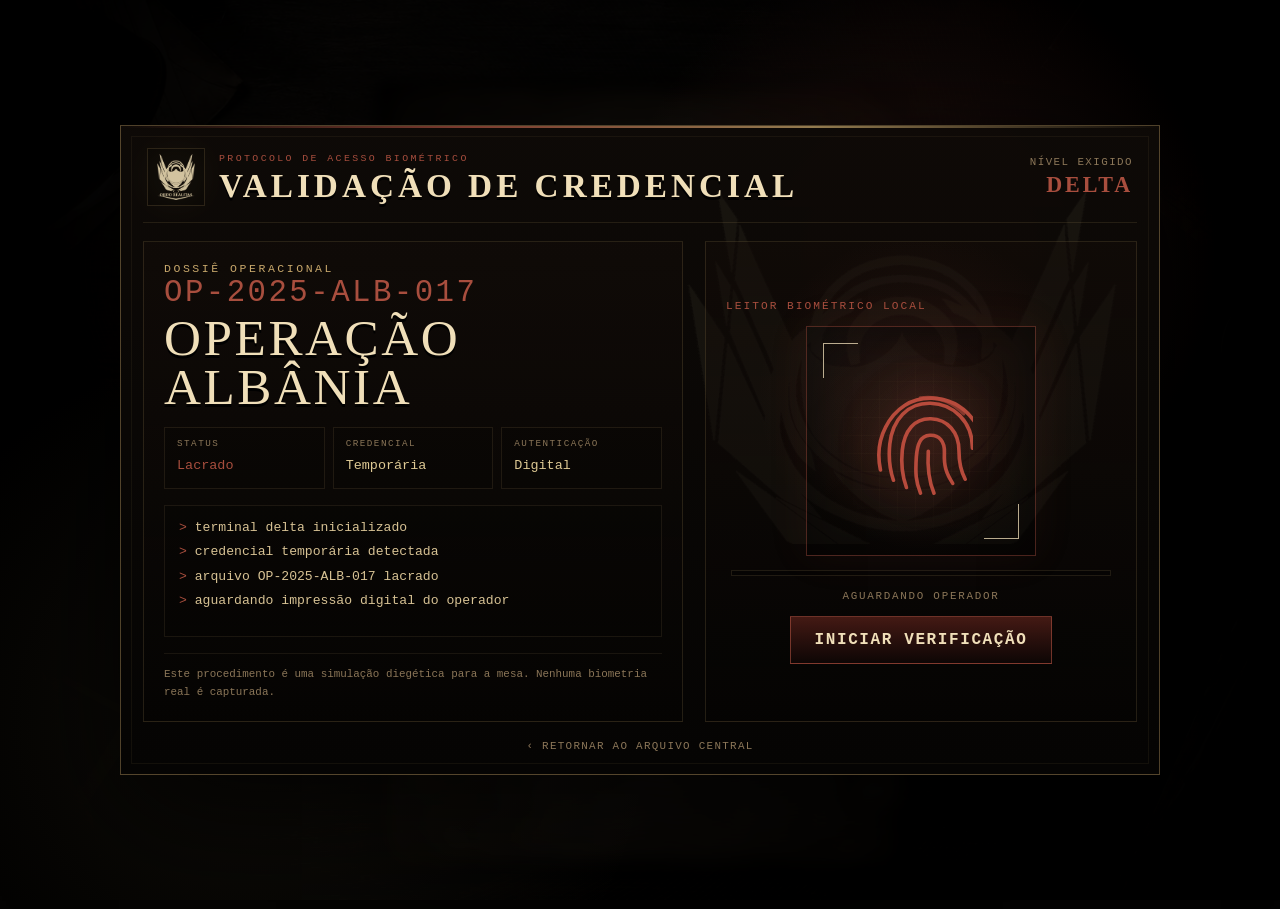
==== arquivos/operacao-albania/index.html @ b8e63bd9 "Add files via upload" ====
<!doctype html>
<html lang="pt-BR">
<head>
  <meta charset="utf-8" />
  <meta name="viewport" content="width=device-width, initial-scale=1, maximum-scale=1" />
  <title>OP-2025-ALB-017 — Operação Albânia</title>
  <meta name="theme-color" content="#050403" />
  <style>
    :root{--gold:#c7a76b;--gold2:#f0dfb9;--muted:#8b7658;--line:rgba(199,167,107,.36);--line2:rgba(199,167,107,.16);--bg:#050403;--panel:rgba(13,10,7,.84);--red:#a84e3e;--shadow:0 30px 95px rgba(0,0,0,.62);--bar-h:58px;--mono:'Courier New',monospace}
    *{box-sizing:border-box} html,body{height:100%;overscroll-behavior:none} body{margin:0;background:#050403;color:var(--gold2);font-family:Georgia,'Times New Roman',serif;overflow:hidden;touch-action:none}
    body:before{content:"";position:fixed;inset:0;background:radial-gradient(circle at 50% 42%, rgba(199,167,107,.09), transparent 34%),linear-gradient(90deg,rgba(0,0,0,.82),transparent 21%,transparent 79%,rgba(0,0,0,.82)),var(--desk, url('backgrounds/mesa.webp')) center/cover no-repeat;filter:brightness(.54) saturate(.86);z-index:-4}
    body:after{content:"";position:fixed;inset:0;background:repeating-linear-gradient(0deg,rgba(255,255,255,.025) 0 1px,transparent 1px 4px),repeating-radial-gradient(circle at 20% 30%,rgba(255,255,255,.035) 0 1px,transparent 1px 5px),linear-gradient(rgba(0,0,0,.08),rgba(0,0,0,.26));opacity:.31;z-index:-3;pointer-events:none}.vignette{position:fixed;inset:0;background:radial-gradient(ellipse at center,transparent 40%,rgba(0,0,0,.77));pointer-events:none;z-index:20}
    button,a{font:inherit}.progress{position:fixed;top:var(--bar-h);left:0;height:2px;background:linear-gradient(90deg,var(--gold),var(--red));width:10%;z-index:58;box-shadow:0 0 18px rgba(199,167,107,.35);transition:width .28s ease}.topbar{position:fixed;top:0;left:0;right:0;height:var(--bar-h);display:grid;grid-template-columns:1fr auto 1fr;align-items:center;padding:0 clamp(12px,3vw,46px);z-index:60;background:linear-gradient(180deg,rgba(6,5,3,.9),rgba(6,5,3,.54));border-bottom:1px solid var(--line2);backdrop-filter:blur(8px);transition:opacity .42s ease, transform .42s ease}.ui-hidden .topbar{opacity:0;transform:translateY(-100%);pointer-events:none}.ui-hidden .progress{opacity:.28}.topbar:hover,.menu-open .topbar{opacity:1!important;transform:none!important;pointer-events:auto!important}.bar-left,.bar-center,.bar-right{display:flex;align-items:center;gap:12px}.bar-center{justify-content:center}.bar-right{justify-content:flex-end}.navbtn,.textbtn{border:0;background:transparent;color:var(--gold2);padding:9px 10px;cursor:pointer;letter-spacing:.08em;text-transform:uppercase;line-height:1}.textbtn{font-size:.78rem;color:var(--gold)}.navbtn{font-size:1.7rem;color:var(--gold)}.navbtn:hover,.textbtn:hover{color:#fff;text-shadow:0 0 18px rgba(199,167,107,.55)}.count{min-width:82px;text-align:center;letter-spacing:.12em;color:var(--gold2)}
    .stage{height:100%;width:100%;display:grid;place-items:center;padding:86px 24px 34px;position:relative;cursor:default}.page-wrap{transform-origin:center center;will-change:transform;cursor:grab;transition:transform .06s linear;perspective:1200px}.page-wrap.dragging{cursor:grabbing}.page{display:block;max-width:min(66vw,820px);max-height:calc(100vh - 124px);object-fit:contain;box-shadow:0 30px 90px rgba(0,0,0,.58),0 0 55px rgba(224,198,141,.10);border-radius:4px;user-select:none;filter:brightness(1.14) contrast(1.035) saturate(1.02);transition:opacity .26s ease, transform .26s cubic-bezier(.2,.7,.1,1), filter .26s ease}.page.turning{opacity:.04;transform:translateX(var(--turn-x,26px)) rotateY(var(--turn-rot,3deg)) scale(.98);filter:blur(1.4px) brightness(.72)}.dots{position:fixed;top:72px;left:50%;transform:translateX(-50%);display:flex;gap:8px;z-index:42;transition:opacity .35s}.dot{width:5px;height:5px;border-radius:50%;background:rgba(199,167,107,.3)}.dot.active{background:var(--gold2);box-shadow:0 0 14px rgba(199,167,107,.7)}.ui-hidden .dots{opacity:.15}.side-hit{position:fixed;top:50%;transform:translateY(-50%);height:96px;width:34px;border:1px solid var(--line2);background:rgba(11,8,5,.42);color:var(--gold);z-index:38;cursor:pointer;transition:.2s}.side-hit.left{left:34px}.side-hit.right{right:34px}.side-hit:hover{border-color:var(--line);background:rgba(35,24,15,.68)}.side-hit span{font-size:1.8rem}.ui-hidden .side-hit{opacity:.3}
    .drawer{position:fixed;top:0;bottom:0;left:0;width:min(390px,88vw);z-index:70;background:linear-gradient(180deg,rgba(14,10,7,.97),rgba(6,5,3,.98));border-right:1px solid var(--line);box-shadow:30px 0 80px rgba(0,0,0,.5);transform:translateX(-102%);transition:transform .28s ease;padding:82px 22px 24px;overflow:auto}.drawer.right{left:auto;right:0;border-right:0;border-left:1px solid var(--line);transform:translateX(102%)}.drawer.open{transform:translateX(0)}.drawer h2{margin:0 0 22px;letter-spacing:.14em;text-transform:uppercase;color:var(--gold2);font-size:1.45rem}.close{position:absolute;top:18px;right:18px;border:1px solid var(--line2);background:rgba(0,0,0,.25);color:var(--gold);padding:8px 12px;cursor:pointer}.index-list{display:grid;gap:8px}.index-item{display:grid;grid-template-columns:42px 1fr;gap:10px;text-align:left;border:1px solid rgba(199,167,107,.13);background:rgba(255,255,255,.025);color:var(--gold2);padding:12px;cursor:pointer}.index-item.active{border-color:var(--line);background:rgba(75,50,27,.42)}.num{font-family:var(--mono);color:var(--gold)}.trans-title{color:var(--gold);letter-spacing:.08em;margin-bottom:14px}.trans-body{line-height:1.66;color:#cbb996}.trans-body ul{padding-left:20px}.panel-actions{display:grid;gap:10px;margin-top:20px}.panel-actions a,.panel-actions button,.more-item{border:1px solid var(--line2);background:rgba(0,0,0,.26);color:var(--gold2);padding:12px;text-align:left;text-decoration:none;cursor:pointer}.panel-actions a:hover,.panel-actions button:hover,.more-item:hover{border-color:var(--line);color:#fff}
    .popover{position:fixed;right:46px;top:66px;z-index:75;width:310px;border:1px solid var(--line);background:rgba(10,7,5,.95);box-shadow:0 26px 80px rgba(0,0,0,.55);padding:16px;display:none}.popover.open{display:block}.zoom-row{display:grid;grid-template-columns:repeat(3,1fr);gap:8px;margin-bottom:14px}.zoom-row button{border:1px solid var(--line2);background:rgba(255,255,255,.035);color:var(--gold2);padding:10px;cursor:pointer}.zoom-range{width:100%;accent-color:#b65a48}.zoom-meta{font-family:var(--mono);font-size:.76rem;color:var(--muted);margin-top:10px;line-height:1.45}.more-pop{display:none;grid-template-columns:1fr;gap:8px}.more-pop.open{display:grid}.more-item{width:100%}
    .end-card{position:fixed;right:34px;bottom:30px;transform:translateX(26px);width:min(390px,36vw);border:1px solid var(--line);background:linear-gradient(180deg,rgba(18,13,9,.80),rgba(6,4,3,.86));box-shadow:0 28px 80px rgba(0,0,0,.55);z-index:46;text-align:left;padding:16px 18px;opacity:0;pointer-events:none;transition:.28s ease}.end-card.show{opacity:1;transform:translateX(0)}.end-card h3{margin:0 0 8px;text-transform:uppercase;letter-spacing:.15em;color:var(--gold2);font-size:1.02rem}.end-card p{margin:0;line-height:1.42;color:#d9c493;font-size:.9rem}.end-card strong{color:#fff}
    @media (max-width:760px){:root{--bar-h:54px}.topbar{grid-template-columns:auto 1fr auto;padding:0 8px}.bar-left .textbtn span,.bar-right .zoom-label{display:none}.bar-left,.bar-right{gap:4px}.textbtn,.navbtn{padding:8px 7px}.count{min-width:56px;font-size:.92rem}.stage{padding:76px 10px 32px}.page{max-width:96vw;max-height:calc(100vh - 112px)}.side-hit{display:none}.dots{top:62px;gap:6px}.dot{width:4px;height:4px}.popover{right:10px;top:60px}.end-card{bottom:18px;left:50%;right:auto;transform:translateX(-50%) translateY(20px);width:min(520px,92vw)}.end-card.show{transform:translateX(-50%) translateY(0)}.drawer{padding-top:66px}}

    .auth-locked .topbar,.auth-locked .progress,.auth-locked .dots,.auth-locked .side-hit,.auth-locked .end-card{opacity:0!important;pointer-events:none!important}
    .auth-locked .stage{filter:blur(8px) brightness(.34);transform:scale(1.02);pointer-events:none}
    .auth-gate{position:fixed;inset:0;z-index:120;display:grid;place-items:center;padding:22px;background:radial-gradient(circle at 72% 28%,rgba(168,78,62,.18),transparent 27%),radial-gradient(circle at 20% 80%,rgba(199,167,107,.08),transparent 32%),linear-gradient(90deg,rgba(0,0,0,.90),rgba(0,0,0,.66),rgba(0,0,0,.92));transition:opacity .55s ease,visibility .55s ease}.auth-gate.hide{opacity:0;visibility:hidden;pointer-events:none}
    .auth-panel{width:min(1040px,94vw);min-height:min(650px,90svh);border:1px solid rgba(199,167,107,.38);background:linear-gradient(180deg,rgba(14,10,7,.97),rgba(5,4,3,.985));box-shadow:0 36px 120px rgba(0,0,0,.82);position:relative;overflow:hidden;padding:22px;display:grid;grid-template-rows:auto 1fr auto;gap:18px}.auth-panel::before{content:"";position:absolute;inset:10px;border:1px solid rgba(199,167,107,.07);pointer-events:none}.auth-panel::after{content:"";position:absolute;left:0;right:0;top:0;height:2px;background:linear-gradient(90deg,transparent,var(--red),var(--gold),transparent);opacity:.72}.auth-watermark{position:absolute;right:4%;top:10%;width:min(430px,38vw);opacity:.045;filter:sepia(1);pointer-events:none}.auth-head{position:relative;z-index:1;display:flex;align-items:center;justify-content:space-between;gap:18px;border-bottom:1px solid rgba(199,167,107,.13);padding:0 4px 16px}.auth-brand{display:flex;align-items:center;gap:14px;min-width:0}.auth-logo{width:58px;height:58px;object-fit:contain;opacity:.94;filter:drop-shadow(0 0 18px rgba(199,167,107,.14));border:1px solid rgba(199,167,107,.18);background:rgba(0,0,0,.16);padding:5px}.auth-title{min-width:0}.auth-kicker{font-family:var(--mono);letter-spacing:.24em;text-transform:uppercase;color:var(--red);font-size:.62rem;margin-bottom:6px}.auth-title h1{margin:0;font-size:clamp(1.45rem,2.6vw,2.35rem);line-height:.95;letter-spacing:.12em;text-transform:uppercase;color:var(--gold2);text-shadow:0 3px 0 #000}.auth-status{font-family:var(--mono);letter-spacing:.13em;text-transform:uppercase;text-align:right;color:var(--muted);font-size:.68rem}.auth-status strong{display:block;color:var(--red);font-family:Georgia,'Times New Roman',serif;font-size:1.38rem;letter-spacing:.13em;margin-top:4px}.auth-grid{position:relative;z-index:1;display:grid;grid-template-columns:minmax(0,.95fr) minmax(320px,.76fr);gap:22px;align-items:stretch}.auth-info{border:1px solid rgba(199,167,107,.16);background:linear-gradient(180deg,rgba(18,12,8,.52),rgba(0,0,0,.18));padding:20px;display:grid;grid-template-rows:auto auto 1fr auto;gap:16px}.auth-info-label{font-family:var(--mono);letter-spacing:.22em;text-transform:uppercase;color:var(--gold);font-size:.72rem}.auth-op-code{font-family:var(--mono);font-size:clamp(1.2rem,2.4vw,2rem);letter-spacing:.08em;color:var(--red);text-transform:uppercase}.auth-op-title{font-size:clamp(2.1rem,4vw,3.7rem);line-height:.95;letter-spacing:.05em;text-transform:uppercase;color:var(--gold2);text-shadow:0 3px 0 #000;margin-top:4px}.auth-meta{display:grid;grid-template-columns:repeat(3,1fr);gap:8px}.auth-meta div{border:1px solid rgba(199,167,107,.12);padding:10px 12px;background:rgba(0,0,0,.14);min-height:62px}.auth-meta small{display:block;font-family:var(--mono);font-size:.58rem;letter-spacing:.16em;text-transform:uppercase;color:var(--muted);margin-bottom:6px}.auth-meta span{font-family:var(--mono);font-size:.84rem;color:#dec994}.auth-meta .red{color:var(--red)}.auth-lines{display:grid;align-content:start;gap:6px;text-align:left;border:1px solid rgba(199,167,107,.11);background:rgba(0,0,0,.18);padding:13px 14px;min-height:126px}.auth-lines div{font-family:var(--mono);font-size:.82rem;color:#d7c294;line-height:1.38}.auth-lines div::before{content:"> ";color:var(--red)}.auth-lines .ok{color:#a9bf83}.auth-lines .fail{color:#d66b5a}.auth-tip{font-family:var(--mono);font-size:.68rem;line-height:1.6;color:var(--muted);border-top:1px solid rgba(199,167,107,.10);padding-top:12px}.auth-reader{border:1px solid rgba(199,167,107,.16);background:radial-gradient(circle at 50% 32%,rgba(168,78,62,.12),transparent 42%),linear-gradient(180deg,rgba(20,12,8,.48),rgba(0,0,0,.22));padding:20px;display:grid;justify-items:center;align-content:center;gap:14px;position:relative}.reader-label{font-family:var(--mono);letter-spacing:.18em;text-transform:uppercase;color:var(--red);font-size:.7rem;justify-self:start}.finger-frame{width:230px;height:230px;border:1px solid rgba(168,78,62,.42);display:grid;place-items:center;position:relative;background:radial-gradient(circle,rgba(168,78,62,.12),transparent 68%),linear-gradient(135deg,rgba(255,255,255,.025),transparent 45%),rgba(0,0,0,.14);box-shadow:inset 0 0 42px rgba(0,0,0,.42),0 0 40px rgba(168,78,62,.08)}.finger-frame::before,.finger-frame::after{content:"";position:absolute;width:34px;height:34px;border-color:var(--gold);opacity:.76}.finger-frame::before{top:16px;left:16px;border-top:1px solid;border-left:1px solid}.finger-frame::after{right:16px;bottom:16px;border-right:1px solid;border-bottom:1px solid}.finger-frame .reader-grid{position:absolute;inset:18px;background:linear-gradient(rgba(199,167,107,.045) 1px,transparent 1px),linear-gradient(90deg,rgba(199,167,107,.045) 1px,transparent 1px);background-size:18px 18px;mask-image:radial-gradient(circle,#000 42%,transparent 72%);opacity:.7}.finger-frame img{width:124px;height:124px;object-fit:contain;filter:drop-shadow(0 0 20px rgba(168,78,62,.36));z-index:1}.scanbar{position:absolute;left:28px;right:28px;height:2px;background:#d56455;box-shadow:0 0 18px #d56455;top:50%;opacity:0;z-index:2}.finger-frame.scanning{border-color:rgba(213,100,85,.75);box-shadow:inset 0 0 42px rgba(0,0,0,.42),0 0 42px rgba(168,78,62,.20)}.scanning .scanbar{opacity:1;animation:authScan 1.15s ease-in-out infinite}@keyframes authScan{0%{transform:translateY(-86px)}50%{transform:translateY(86px)}100%{transform:translateY(-86px)}}.auth-progress{width:min(380px,100%);height:6px;border:1px solid rgba(199,167,107,.14);background:rgba(0,0,0,.34);overflow:hidden}.auth-progress span{display:block;height:100%;width:0;background:linear-gradient(90deg,var(--red),var(--gold));transition:width .28s ease}.auth-progress.ok span{background:linear-gradient(90deg,#61764c,#d5c48c)}.auth-mini{font-family:var(--mono);font-size:.68rem;letter-spacing:.16em;text-transform:uppercase;color:var(--muted);text-align:center}.auth-actions{display:flex;gap:10px;justify-content:center}.auth-btn{height:48px;padding:0 24px;border:1px solid rgba(168,78,62,.62);background:linear-gradient(180deg,rgba(74,28,22,.90),rgba(14,6,5,.98));color:var(--gold2);font-family:var(--mono);font-weight:700;letter-spacing:.1em;text-transform:uppercase;cursor:pointer;min-width:240px}.auth-btn:hover{filter:brightness(1.14);border-color:rgba(240,223,185,.48)}.auth-btn:disabled{opacity:.62;cursor:wait}.auth-back{position:relative;z-index:1;font-family:var(--mono);font-size:.68rem;color:var(--muted);text-transform:uppercase;letter-spacing:.12em;text-decoration:none;justify-self:center}.auth-back:hover{color:var(--gold2)}.access-stamp{position:absolute;right:22px;bottom:24px;border:2px solid #9eb47d;color:#b8c792;font-family:var(--mono);letter-spacing:.16em;text-transform:uppercase;font-weight:700;padding:10px 16px;transform:rotate(-7deg) scale(.94);opacity:0;box-shadow:0 0 18px rgba(158,180,125,.12)}.access-stamp.show{animation:stampIn .38s cubic-bezier(.2,1.2,.2,1) forwards}@keyframes stampIn{to{opacity:.92;transform:rotate(-7deg) scale(1)}}
    @media(max-width:760px){.auth-gate{padding:10px}.auth-panel{width:96vw;min-height:92svh;padding:16px}.auth-head{align-items:flex-start}.auth-logo{width:48px;height:48px}.auth-status{display:none}.auth-grid{grid-template-columns:1fr;gap:14px}.auth-info{padding:14px}.auth-op-title{font-size:2.1rem}.auth-meta{grid-template-columns:1fr}.auth-reader{padding:14px}.finger-frame{width:176px;height:176px}.auth-actions{display:grid}.auth-btn{width:100%;min-width:0}.auth-lines{min-height:100px}.auth-tip{display:none}}

  </style>
</head>
<body class="auth-locked">

  <section class="auth-gate" id="authGate" aria-label="Verificação biométrica do arquivo">
    <div class="auth-panel">
      <img class="auth-watermark" src="../../assets/ordo-mark-parchment.png" alt="" aria-hidden="true" />
      <div class="auth-head">
        <div class="auth-brand">
          <img class="auth-logo" src="../../assets/ordo-logo-parchment.png" alt="Ordo Realitas" />
          <div class="auth-title">
            <div class="auth-kicker">Protocolo de acesso biométrico</div>
            <h1>Validação de credencial</h1>
          </div>
        </div>
        <div class="auth-status">Nível exigido<strong>Delta</strong></div>
      </div>

      <div class="auth-grid">
        <section class="auth-info" aria-label="Dados do arquivo lacrado">
          <div>
            <div class="auth-info-label">Dossiê operacional</div>
            <div class="auth-op-code">OP-2025-ALB-017</div>
            <div class="auth-op-title">Operação Albânia</div>
          </div>
          <div class="auth-meta">
            <div><small>Status</small><span class="red">Lacrado</span></div>
            <div><small>Credencial</small><span>Temporária</span></div>
            <div><small>Autenticação</small><span>Digital</span></div>
          </div>
          <div class="auth-lines" id="authLog">
            <div>terminal delta inicializado</div>
            <div>credencial temporária detectada</div>
            <div>arquivo OP-2025-ALB-017 lacrado</div>
            <div>aguardando impressão digital do operador</div>
          </div>
          <div class="auth-tip">Este procedimento é uma simulação diegética para a mesa. Nenhuma biometria real é capturada.</div>
        </section>

        <section class="auth-reader" aria-label="Leitor de impressão digital">
          <div class="reader-label">Leitor biométrico local</div>
          <div class="finger-frame" id="authFingerFrame">
            <span class="reader-grid" aria-hidden="true"></span>
            <img id="authFinger" src="../../assets/fingerprint.svg" alt="Leitor de impressão digital" />
            <span class="scanbar" aria-hidden="true"></span>
          </div>
          <div class="auth-progress" id="authProgress"><span></span></div>
          <div class="auth-mini" id="authMini">Aguardando operador</div>
          <div class="auth-actions">
            <button class="auth-btn" id="authStart">Iniciar verificação</button>
          </div>
        </section>
      </div>
      <div class="access-stamp" id="accessStamp" aria-hidden="true">Acesso concedido</div>
      <a class="auth-back" href="../../index.html">‹ retornar ao arquivo central</a>
    </div>
  </section>

  <div class="vignette" aria-hidden="true"></div><div class="progress" id="progress"></div>
  <div class="topbar" id="topbar">
    <div class="bar-left"><button class="textbtn" id="openIndex">Índice</button><a class="textbtn" href="../../index.html" title="Voltar ao Arquivo Central">Arquivo</a></div>
    <div class="bar-center"><button class="navbtn" id="prev" aria-label="Página anterior">‹</button><div class="count" id="count">1 / 10</div><button class="navbtn" id="next" aria-label="Próxima página">›</button></div>
    <div class="bar-right"><button class="textbtn" id="zoomBtn"><span class="zoom-label">Zoom</span> ⌕</button><button class="textbtn" id="fullBtn" title="Tela cheia">⛶</button><button class="textbtn" id="moreBtn" title="Mais opções">•••</button></div>
  </div>
  <div class="dots" id="dots" aria-hidden="true"></div>
  <button class="side-hit left" id="sidePrev" aria-label="Página anterior"><span>‹</span></button><button class="side-hit right" id="sideNext" aria-label="Próxima página"><span>›</span></button>
  <main class="stage" id="stage"><div class="page-wrap" id="pageWrap"><img class="page" id="pageImg" src="images/01-capa.webp" alt="Página 1 do dossiê" draggable="false" /></div></main>
  <aside class="drawer" id="indexDrawer" aria-label="Índice"><button class="close" data-close="indexDrawer">Fechar</button><h2>Índice</h2><div class="index-list" id="indexList"></div></aside>
  <aside class="drawer right" id="textDrawer" aria-label="Transcrição"><button class="close" data-close="textDrawer">Fechar</button><h2>Transcrição</h2><div id="transcription"></div><div class="panel-actions"><button id="downloadPage">Baixar página atual</button><button id="centerFromText">Centralizar documento</button></div></aside>
  <div class="popover" id="zoomPop"><div class="zoom-row"><button data-zoom="1">100%</button><button data-zoom="2.5">250%</button><button data-zoom="5">500%</button></div><input class="zoom-range" id="zoomRange" type="range" min="0.45" max="8" value="1" step="0.01" /><div class="zoom-meta">Scroll sobre o documento: zoom livre até 800%<br>Arraste para mover quando aproximado<br>Duplo clique: ajustar / aproximar</div></div>
  <div class="popover more-pop" id="morePop"><button class="more-item" id="openText">Transcrição / modo leitura</button><button class="more-item" id="audioBtn">Áudio: ligado</button><button class="more-item" id="bgBtn">Trocar fundo</button><button class="more-item" id="fitView">Ajustar à tela</button><button class="more-item" id="resetView">Centralizar documento</button><button class="more-item" id="hideUiNow">Ocultar interface</button><button class="more-item" id="downloadPage2">Baixar página atual</button></div>
  <div class="end-card" id="endCard"><h3>Equipe liberada</h3><p>A equipe está liberada para iniciar a operação. Mantenham comunicação ativa e evitem contato prolongado com manifestações desconhecidas. <strong>Boa sorte, agentes.</strong></p></div>
<script>

const authGate=document.getElementById('authGate'),authStart=document.getElementById('authStart'),authLog=document.getElementById('authLog'),authFinger=document.getElementById('authFinger'),authFrame=document.getElementById('authFingerFrame'),authProgress=document.getElementById('authProgress'),authMini=document.getElementById('authMini'),accessStamp=document.getElementById('accessStamp');
function authTone(freq=280,dur=.06,type='sine',vol=.032){try{window.__authAudio=window.__authAudio||new (window.AudioContext||window.webkitAudioContext)();const o=window.__authAudio.createOscillator(),g=window.__authAudio.createGain();o.type=type;o.frequency.value=freq;g.gain.value=vol;o.connect(g);g.connect(window.__authAudio.destination);o.start();g.gain.exponentialRampToValueAtTime(.0001,window.__authAudio.currentTime+dur);o.stop(window.__authAudio.currentTime+dur)}catch(e){}}
function unlockDossier(){document.body.classList.remove('auth-locked');authGate.classList.add('hide');setTimeout(()=>authGate.remove(),650);authTone(640,.16,'sine',.04);showUi&&showUi()}
function setAuthLines(lines){authLog.innerHTML=lines.map(x=>`<div class="${x.cls||''}">${x.text}</div>`).join('')}
function runAuth(){authStart.disabled=true;authStart.textContent='Verificando...';authFrame.classList.add('scanning');authFinger.src='../../assets/fingerprint.svg';authProgress.classList.remove('ok');authProgress.querySelector('span').style.width='0%';authMini.textContent='Coletando impressão digital';accessStamp.classList.remove('show');authTone(130,.08,'sawtooth',.03);const lines=[
  'inicializando protocolo seguro',
  'coletando impressão digital do operador',
  'comparando padrão biométrico com credencial temporária',
  'validando nível delta para OP-2025-ALB-017',
  'removendo lacre operacional',
  'ACESSO CONCEDIDO'
];setAuthLines([]);lines.forEach((text,i)=>setTimeout(()=>{authProgress.querySelector('span').style.width=Math.min(100,(i+1)*17)+'%';authLog.innerHTML+=`<div class="${i===lines.length-1?'ok':''}">${text}</div>`;authTone(230+i*55,.045,'triangle',.03);if(i===lines.length-1){authFrame.classList.remove('scanning');authProgress.classList.add('ok');authFinger.src='../../assets/fingerprint-ok.svg';authMini.textContent='Arquivo liberado';authStart.textContent='Acesso concedido';accessStamp.classList.add('show');setTimeout(unlockDossier,1100)}},320+i*430))}
authStart.addEventListener('click',runAuth);

const pages=[['01-capa.webp','Capa'],['02-dados-missao.webp','Dados da missão'],['03-origem-contexto.webp','Origem e contexto'],['04-area-operacao.webp','Área de operação'],['05-lena-vasic.webp','Agente Lena Vasic'],['06-orest-krum.webp','Agente Orest Krum'],['07-danilo-ferre.webp','Agente Danilo Ferre'],['08-objetivos.webp','Objetivos'],['09-diretrizes.webp','Diretrizes'],['10-observacoes-finais.webp','Observações finais']];
const trans=[['Capa','Relatório de missão OP-2025-ALB-017. Documento restrito, nível Delta.'],['Dados da missão','Resumo inicial da operação, nível de acesso e identificação do arquivo consultado.'],['Origem e contexto','Informações de contexto operacional e origem do caso.'],['Área de operação','Referências geográficas e área de atuação relacionada à Operação Albânia.'],['Agente Lena Vasic','Registro de agente com campo visual reservado para fotografia futura.'],['Agente Orest Krum','Registro de agente com campo visual reservado para fotografia futura.'],['Agente Danilo Ferre','Registro de agente com campo visual reservado para fotografia futura.'],['Objetivos','Lista de objetivos operacionais e prioridades do arquivo.'],['Diretrizes','Condutas, restrições e recomendações para operadores credenciados.'],['Observações finais','Fechamento do dossiê inicial antes do início da operação.']];
let i=0,zoom=1,tx=0,ty=0,timer=null,bg=0,muted=false,turnLock=false,lastTap=0; const bgs=['mesa.webp','madeira.webp','couro.webp'];
const body=document.body,img=document.getElementById('pageImg'),wrap=document.getElementById('pageWrap'),stage=document.getElementById('stage'),count=document.getElementById('count'),progress=document.getElementById('progress'),dots=document.getElementById('dots'),topbar=document.getElementById('topbar');
let audioCtx; function tone(freq=420,dur=.05,type='sine',vol=.035){if(muted)return;try{audioCtx=audioCtx||new (window.AudioContext||window.webkitAudioContext)(); const o=audioCtx.createOscillator(),g=audioCtx.createGain(); o.type=type;o.frequency.value=freq;g.gain.value=vol;o.connect(g);g.connect(audioCtx.destination);o.start();g.gain.exponentialRampToValueAtTime(.0001,audioCtx.currentTime+dur);o.stop(audioCtx.currentTime+dur);}catch(e){}}
function clickSound(){tone(360,.045,'triangle',.025)} function pageSound(){tone(150,.035,'sawtooth',.018);setTimeout(()=>tone(230,.055,'triangle',.018),45)}
function setPage(n,dir=0){if(turnLock)return;turnLock=true;i=(n+pages.length)%pages.length; img.style.setProperty('--turn-x',(dir<0?'-22px':'22px')); img.classList.add('turning'); pageSound(); setTimeout(()=>{img.src='images/'+pages[i][0]; img.alt='Página '+(i+1)+' do dossiê: '+pages[i][1]; count.textContent=(i+1)+' / '+pages.length; progress.style.width=((i+1)/pages.length*100)+'%'; [...dots.children].forEach((d,k)=>d.classList.toggle('active',k===i)); [...document.querySelectorAll('.index-item')].forEach((el,k)=>el.classList.toggle('active',k===i)); renderTrans(); document.getElementById('endCard').classList.toggle('show',i===pages.length-1); resetTransform(false); preload(); showUi();},130); setTimeout(()=>{img.classList.remove('turning');turnLock=false},270)}
function preload(){[i+1,i-1].forEach(n=>{let p=pages[(n+pages.length)%pages.length][0];let im=new Image();im.src='images/'+p;});}
function renderTrans(){const [t,b]=trans[i];document.getElementById('transcription').innerHTML=`<div class="trans-title">Página ${String(i+1).padStart(2,'0')} — ${t}</div><div class="trans-body"><p>${b}</p><ul><li>Área preparada para texto acessível completo no futuro.</li><li>A imagem original continua sendo o documento principal.</li></ul></div>`}
function resetTransform(resetZoom=true){if(resetZoom){zoom=1;document.getElementById('zoomRange').value=1}tx=0;ty=0;applyTransform()}
function fitTransform(){zoom=.75;document.getElementById('zoomRange').value=zoom;tx=0;ty=0;applyTransform()}
function applyTransform(){zoom=Math.max(.45,Math.min(8,zoom));wrap.style.transform=`translate(${tx}px,${ty}px) scale(${zoom})`;document.getElementById('zoomRange').value=zoom;}
function showUi(){body.classList.remove('ui-hidden');clearTimeout(timer);if(!body.classList.contains('menu-open'))timer=setTimeout(()=>body.classList.add('ui-hidden'),3300)}
function openDrawer(id){closeMenus();document.getElementById(id).classList.add('open');body.classList.add('menu-open');showUi();clickSound()}
function closeMenus(){document.querySelectorAll('.drawer.open,.popover.open').forEach(e=>e.classList.remove('open'));body.classList.remove('menu-open')}
function openPop(id){const el=document.getElementById(id);const open=el.classList.contains('open');closeMenus();if(!open){el.classList.add('open');body.classList.add('menu-open')}showUi();clickSound()}
function download(){const a=document.createElement('a');a.href=img.src;a.download=pages[i][0];a.click();clickSound()}
pages.forEach((p,k)=>{const d=document.createElement('div');d.className='dot'+(k?'':' active');dots.appendChild(d);const btn=document.createElement('button');btn.className='index-item'+(k?'':' active');btn.innerHTML=`<span class="num">${String(k+1).padStart(2,'0')}</span><span>${p[1]}</span>`;btn.onclick=()=>{setPage(k,k>i?1:-1);closeMenus()};document.getElementById('indexList').appendChild(btn);});
['prev','sidePrev'].forEach(id=>document.getElementById(id).onclick=()=>setPage(i-1,-1));['next','sideNext'].forEach(id=>document.getElementById(id).onclick=()=>setPage(i+1,1));
document.getElementById('openIndex').onclick=()=>openDrawer('indexDrawer');document.getElementById('openText').onclick=()=>openDrawer('textDrawer');document.querySelectorAll('[data-close]').forEach(b=>b.onclick=()=>{closeMenus();clickSound()});document.getElementById('zoomBtn').onclick=()=>openPop('zoomPop');document.getElementById('moreBtn').onclick=()=>openPop('morePop');
document.getElementById('fullBtn').onclick=()=>{clickSound();document.fullscreenElement?document.exitFullscreen():document.documentElement.requestFullscreen()};document.getElementById('resetView').onclick=()=>{resetTransform();closeMenus();clickSound()};document.getElementById('centerFromText').onclick=()=>resetTransform(false);document.getElementById('fitView').onclick=()=>{fitTransform();closeMenus();clickSound()};document.getElementById('hideUiNow').onclick=()=>{closeMenus();body.classList.add('ui-hidden')};document.getElementById('downloadPage').onclick=download;document.getElementById('downloadPage2').onclick=download;
document.getElementById('audioBtn').onclick=()=>{muted=!muted;document.getElementById('audioBtn').textContent='Áudio: '+(muted?'desligado':'ligado');if(!muted)tone(520,.08,'triangle',.035)};document.querySelectorAll('[data-zoom]').forEach(b=>b.onclick=()=>{zoom=+b.dataset.zoom;applyTransform();clickSound()});document.getElementById('zoomRange').oninput=e=>{zoom=+e.target.value;applyTransform()};document.getElementById('bgBtn').onclick=()=>{bg=(bg+1)%bgs.length;document.documentElement.style.setProperty('--desk',`url('backgrounds/${bgs[bg]}')`);clickSound()};
let down=false,sx=0,sy=0,stx=0,sty=0,swipeX=0;wrap.addEventListener('pointerdown',e=>{down=true;sx=e.clientX;sy=e.clientY;swipeX=e.clientX;stx=tx;sty=ty;wrap.setPointerCapture(e.pointerId);wrap.classList.add('dragging');showUi()});wrap.addEventListener('pointermove',e=>{if(!down)return;const dx=e.clientX-sx,dy=e.clientY-sy;if(zoom>.95){tx=stx+dx;ty=sty+dy;applyTransform()}});wrap.addEventListener('pointerup',e=>{if(!down)return;down=false;wrap.classList.remove('dragging');const dx=e.clientX-swipeX;if(zoom<=.95&&Math.abs(dx)>70)setPage(i+(dx<0?1:-1),dx<0?1:-1)});
stage.addEventListener('wheel',e=>{e.preventDefault();showUi();const old=zoom;const factor=e.deltaY<0?1.12:.90;zoom=Math.max(.45,Math.min(8,zoom*factor));const rect=stage.getBoundingClientRect();const cx=e.clientX-rect.left-rect.width/2;const cy=e.clientY-rect.top-rect.height/2;tx+=(cx-tx)*(1-zoom/old);ty+=(cy-ty)*(1-zoom/old);applyTransform()},{passive:false});
wrap.addEventListener('dblclick',()=>{const now=zoom<1.3?2.4:1;zoom=now;tx=0;ty=0;applyTransform();clickSound()});
window.addEventListener('mousemove',showUi);window.addEventListener('keydown',e=>{if(e.key==='ArrowRight')setPage(i+1,1);if(e.key==='ArrowLeft')setPage(i-1,-1);if(e.key==='Escape')closeMenus();if(e.key.toLowerCase()==='i')openDrawer('indexDrawer');if(e.key==='+'||e.key==='='){zoom*=1.12;applyTransform()}if(e.key==='-'){zoom*=.9;applyTransform()}if(e.key==='0')resetTransform()});document.addEventListener('click',e=>{if(!e.target.closest('.topbar,.drawer,.popover,.side-hit,.end-card')){closeMenus();showUi()}});topbar.addEventListener('mouseenter',showUi);setPage(0,0);
</script>
</body>
</html>
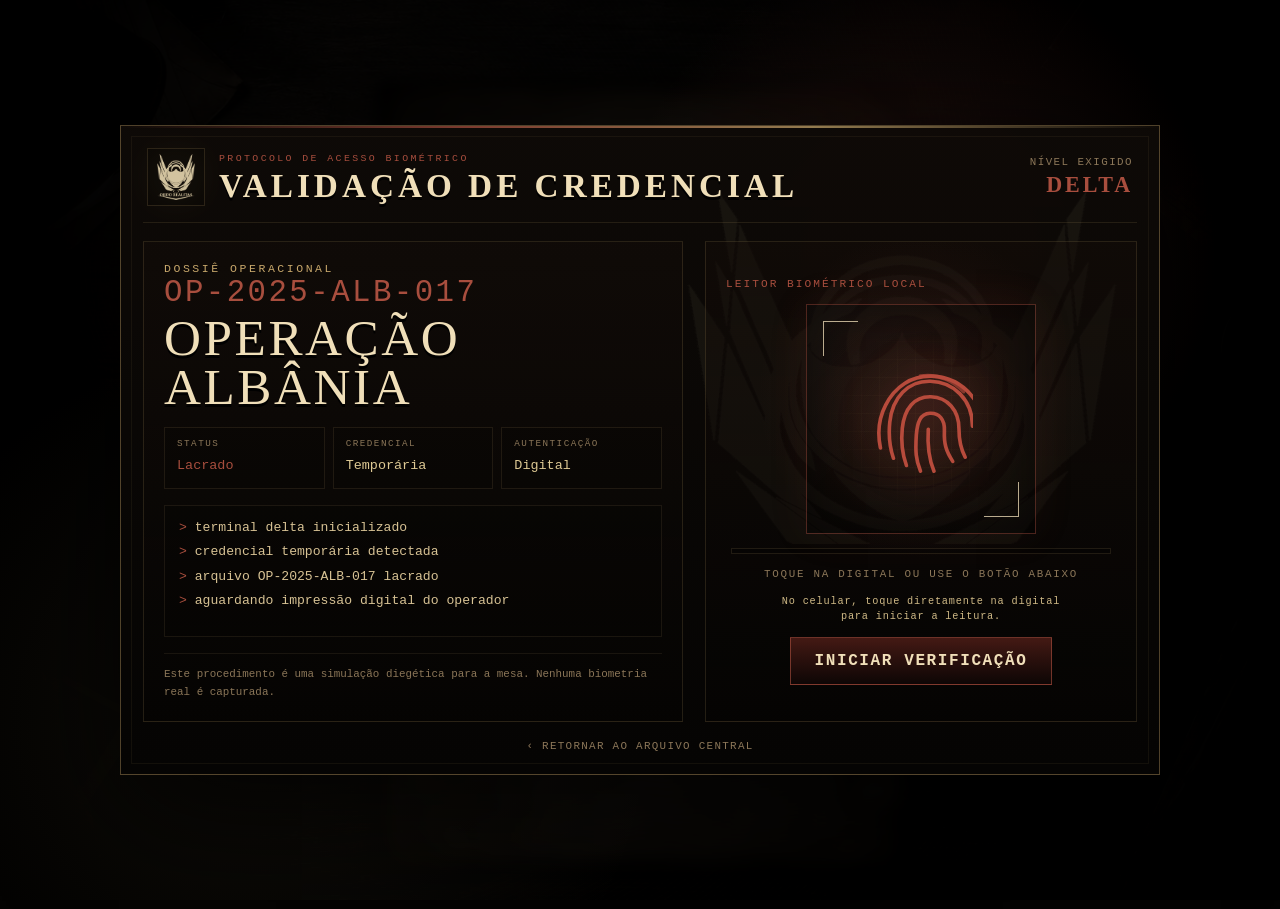
==== commit 86df69be: "Add files via upload" ====
--- a/arquivos/operacao-albania/index.html
+++ b/arquivos/operacao-albania/index.html
@@ -7,11 +7,11 @@
   <meta name="theme-color" content="#050403" />
   <style>
     :root{--gold:#c7a76b;--gold2:#f0dfb9;--muted:#8b7658;--line:rgba(199,167,107,.36);--line2:rgba(199,167,107,.16);--bg:#050403;--panel:rgba(13,10,7,.84);--red:#a84e3e;--shadow:0 30px 95px rgba(0,0,0,.62);--bar-h:58px;--mono:'Courier New',monospace}
-    *{box-sizing:border-box} html,body{height:100%;overscroll-behavior:none} body{margin:0;background:#050403;color:var(--gold2);font-family:Georgia,'Times New Roman',serif;overflow:hidden;touch-action:none}
+    *{box-sizing:border-box} html,body{height:100%;overscroll-behavior:none} body{margin:0;background:#050403;color:var(--gold2);font-family:Georgia,'Times New Roman',serif;overflow:hidden;touch-action:manipulation}
     body:before{content:"";position:fixed;inset:0;background:radial-gradient(circle at 50% 42%, rgba(199,167,107,.09), transparent 34%),linear-gradient(90deg,rgba(0,0,0,.82),transparent 21%,transparent 79%,rgba(0,0,0,.82)),var(--desk, url('backgrounds/mesa.webp')) center/cover no-repeat;filter:brightness(.54) saturate(.86);z-index:-4}
     body:after{content:"";position:fixed;inset:0;background:repeating-linear-gradient(0deg,rgba(255,255,255,.025) 0 1px,transparent 1px 4px),repeating-radial-gradient(circle at 20% 30%,rgba(255,255,255,.035) 0 1px,transparent 1px 5px),linear-gradient(rgba(0,0,0,.08),rgba(0,0,0,.26));opacity:.31;z-index:-3;pointer-events:none}.vignette{position:fixed;inset:0;background:radial-gradient(ellipse at center,transparent 40%,rgba(0,0,0,.77));pointer-events:none;z-index:20}
     button,a{font:inherit}.progress{position:fixed;top:var(--bar-h);left:0;height:2px;background:linear-gradient(90deg,var(--gold),var(--red));width:10%;z-index:58;box-shadow:0 0 18px rgba(199,167,107,.35);transition:width .28s ease}.topbar{position:fixed;top:0;left:0;right:0;height:var(--bar-h);display:grid;grid-template-columns:1fr auto 1fr;align-items:center;padding:0 clamp(12px,3vw,46px);z-index:60;background:linear-gradient(180deg,rgba(6,5,3,.9),rgba(6,5,3,.54));border-bottom:1px solid var(--line2);backdrop-filter:blur(8px);transition:opacity .42s ease, transform .42s ease}.ui-hidden .topbar{opacity:0;transform:translateY(-100%);pointer-events:none}.ui-hidden .progress{opacity:.28}.topbar:hover,.menu-open .topbar{opacity:1!important;transform:none!important;pointer-events:auto!important}.bar-left,.bar-center,.bar-right{display:flex;align-items:center;gap:12px}.bar-center{justify-content:center}.bar-right{justify-content:flex-end}.navbtn,.textbtn{border:0;background:transparent;color:var(--gold2);padding:9px 10px;cursor:pointer;letter-spacing:.08em;text-transform:uppercase;line-height:1}.textbtn{font-size:.78rem;color:var(--gold)}.navbtn{font-size:1.7rem;color:var(--gold)}.navbtn:hover,.textbtn:hover{color:#fff;text-shadow:0 0 18px rgba(199,167,107,.55)}.count{min-width:82px;text-align:center;letter-spacing:.12em;color:var(--gold2)}
-    .stage{height:100%;width:100%;display:grid;place-items:center;padding:86px 24px 34px;position:relative;cursor:default}.page-wrap{transform-origin:center center;will-change:transform;cursor:grab;transition:transform .06s linear;perspective:1200px}.page-wrap.dragging{cursor:grabbing}.page{display:block;max-width:min(66vw,820px);max-height:calc(100vh - 124px);object-fit:contain;box-shadow:0 30px 90px rgba(0,0,0,.58),0 0 55px rgba(224,198,141,.10);border-radius:4px;user-select:none;filter:brightness(1.14) contrast(1.035) saturate(1.02);transition:opacity .26s ease, transform .26s cubic-bezier(.2,.7,.1,1), filter .26s ease}.page.turning{opacity:.04;transform:translateX(var(--turn-x,26px)) rotateY(var(--turn-rot,3deg)) scale(.98);filter:blur(1.4px) brightness(.72)}.dots{position:fixed;top:72px;left:50%;transform:translateX(-50%);display:flex;gap:8px;z-index:42;transition:opacity .35s}.dot{width:5px;height:5px;border-radius:50%;background:rgba(199,167,107,.3)}.dot.active{background:var(--gold2);box-shadow:0 0 14px rgba(199,167,107,.7)}.ui-hidden .dots{opacity:.15}.side-hit{position:fixed;top:50%;transform:translateY(-50%);height:96px;width:34px;border:1px solid var(--line2);background:rgba(11,8,5,.42);color:var(--gold);z-index:38;cursor:pointer;transition:.2s}.side-hit.left{left:34px}.side-hit.right{right:34px}.side-hit:hover{border-color:var(--line);background:rgba(35,24,15,.68)}.side-hit span{font-size:1.8rem}.ui-hidden .side-hit{opacity:.3}
+    .stage{height:100%;width:100%;display:grid;place-items:center;padding:86px 24px 34px;position:relative;cursor:default;touch-action:none}.page-wrap{transform-origin:center center;will-change:transform;cursor:grab;transition:transform .06s linear;perspective:1200px;touch-action:none}.page-wrap.dragging{cursor:grabbing}.page{display:block;max-width:min(66vw,820px);max-height:calc(100vh - 124px);object-fit:contain;box-shadow:0 30px 90px rgba(0,0,0,.58),0 0 55px rgba(224,198,141,.10);border-radius:4px;user-select:none;filter:brightness(1.14) contrast(1.035) saturate(1.02);transition:opacity .26s ease, transform .26s cubic-bezier(.2,.7,.1,1), filter .26s ease}.page.turning{opacity:.04;transform:translateX(var(--turn-x,26px)) rotateY(var(--turn-rot,3deg)) scale(.98);filter:blur(1.4px) brightness(.72)}.dots{position:fixed;top:72px;left:50%;transform:translateX(-50%);display:flex;gap:8px;z-index:42;transition:opacity .35s}.dot{width:5px;height:5px;border-radius:50%;background:rgba(199,167,107,.3)}.dot.active{background:var(--gold2);box-shadow:0 0 14px rgba(199,167,107,.7)}.ui-hidden .dots{opacity:.15}.side-hit{position:fixed;top:50%;transform:translateY(-50%);height:96px;width:34px;border:1px solid var(--line2);background:rgba(11,8,5,.42);color:var(--gold);z-index:38;cursor:pointer;transition:.2s}.side-hit.left{left:34px}.side-hit.right{right:34px}.side-hit:hover{border-color:var(--line);background:rgba(35,24,15,.68)}.side-hit span{font-size:1.8rem}.ui-hidden .side-hit{opacity:.3}
     .drawer{position:fixed;top:0;bottom:0;left:0;width:min(390px,88vw);z-index:70;background:linear-gradient(180deg,rgba(14,10,7,.97),rgba(6,5,3,.98));border-right:1px solid var(--line);box-shadow:30px 0 80px rgba(0,0,0,.5);transform:translateX(-102%);transition:transform .28s ease;padding:82px 22px 24px;overflow:auto}.drawer.right{left:auto;right:0;border-right:0;border-left:1px solid var(--line);transform:translateX(102%)}.drawer.open{transform:translateX(0)}.drawer h2{margin:0 0 22px;letter-spacing:.14em;text-transform:uppercase;color:var(--gold2);font-size:1.45rem}.close{position:absolute;top:18px;right:18px;border:1px solid var(--line2);background:rgba(0,0,0,.25);color:var(--gold);padding:8px 12px;cursor:pointer}.index-list{display:grid;gap:8px}.index-item{display:grid;grid-template-columns:42px 1fr;gap:10px;text-align:left;border:1px solid rgba(199,167,107,.13);background:rgba(255,255,255,.025);color:var(--gold2);padding:12px;cursor:pointer}.index-item.active{border-color:var(--line);background:rgba(75,50,27,.42)}.num{font-family:var(--mono);color:var(--gold)}.trans-title{color:var(--gold);letter-spacing:.08em;margin-bottom:14px}.trans-body{line-height:1.66;color:#cbb996}.trans-body ul{padding-left:20px}.panel-actions{display:grid;gap:10px;margin-top:20px}.panel-actions a,.panel-actions button,.more-item{border:1px solid var(--line2);background:rgba(0,0,0,.26);color:var(--gold2);padding:12px;text-align:left;text-decoration:none;cursor:pointer}.panel-actions a:hover,.panel-actions button:hover,.more-item:hover{border-color:var(--line);color:#fff}
     .popover{position:fixed;right:46px;top:66px;z-index:75;width:310px;border:1px solid var(--line);background:rgba(10,7,5,.95);box-shadow:0 26px 80px rgba(0,0,0,.55);padding:16px;display:none}.popover.open{display:block}.zoom-row{display:grid;grid-template-columns:repeat(3,1fr);gap:8px;margin-bottom:14px}.zoom-row button{border:1px solid var(--line2);background:rgba(255,255,255,.035);color:var(--gold2);padding:10px;cursor:pointer}.zoom-range{width:100%;accent-color:#b65a48}.zoom-meta{font-family:var(--mono);font-size:.76rem;color:var(--muted);margin-top:10px;line-height:1.45}.more-pop{display:none;grid-template-columns:1fr;gap:8px}.more-pop.open{display:grid}.more-item{width:100%}
     .end-card{position:fixed;right:34px;bottom:30px;transform:translateX(26px);width:min(390px,36vw);border:1px solid var(--line);background:linear-gradient(180deg,rgba(18,13,9,.80),rgba(6,4,3,.86));box-shadow:0 28px 80px rgba(0,0,0,.55);z-index:46;text-align:left;padding:16px 18px;opacity:0;pointer-events:none;transition:.28s ease}.end-card.show{opacity:1;transform:translateX(0)}.end-card h3{margin:0 0 8px;text-transform:uppercase;letter-spacing:.15em;color:var(--gold2);font-size:1.02rem}.end-card p{margin:0;line-height:1.42;color:#d9c493;font-size:.9rem}.end-card strong{color:#fff}
@@ -20,8 +20,8 @@
     .auth-locked .topbar,.auth-locked .progress,.auth-locked .dots,.auth-locked .side-hit,.auth-locked .end-card{opacity:0!important;pointer-events:none!important}
     .auth-locked .stage{filter:blur(8px) brightness(.34);transform:scale(1.02);pointer-events:none}
     .auth-gate{position:fixed;inset:0;z-index:120;display:grid;place-items:center;padding:22px;background:radial-gradient(circle at 72% 28%,rgba(168,78,62,.18),transparent 27%),radial-gradient(circle at 20% 80%,rgba(199,167,107,.08),transparent 32%),linear-gradient(90deg,rgba(0,0,0,.90),rgba(0,0,0,.66),rgba(0,0,0,.92));transition:opacity .55s ease,visibility .55s ease}.auth-gate.hide{opacity:0;visibility:hidden;pointer-events:none}
-    .auth-panel{width:min(1040px,94vw);min-height:min(650px,90svh);border:1px solid rgba(199,167,107,.38);background:linear-gradient(180deg,rgba(14,10,7,.97),rgba(5,4,3,.985));box-shadow:0 36px 120px rgba(0,0,0,.82);position:relative;overflow:hidden;padding:22px;display:grid;grid-template-rows:auto 1fr auto;gap:18px}.auth-panel::before{content:"";position:absolute;inset:10px;border:1px solid rgba(199,167,107,.07);pointer-events:none}.auth-panel::after{content:"";position:absolute;left:0;right:0;top:0;height:2px;background:linear-gradient(90deg,transparent,var(--red),var(--gold),transparent);opacity:.72}.auth-watermark{position:absolute;right:4%;top:10%;width:min(430px,38vw);opacity:.045;filter:sepia(1);pointer-events:none}.auth-head{position:relative;z-index:1;display:flex;align-items:center;justify-content:space-between;gap:18px;border-bottom:1px solid rgba(199,167,107,.13);padding:0 4px 16px}.auth-brand{display:flex;align-items:center;gap:14px;min-width:0}.auth-logo{width:58px;height:58px;object-fit:contain;opacity:.94;filter:drop-shadow(0 0 18px rgba(199,167,107,.14));border:1px solid rgba(199,167,107,.18);background:rgba(0,0,0,.16);padding:5px}.auth-title{min-width:0}.auth-kicker{font-family:var(--mono);letter-spacing:.24em;text-transform:uppercase;color:var(--red);font-size:.62rem;margin-bottom:6px}.auth-title h1{margin:0;font-size:clamp(1.45rem,2.6vw,2.35rem);line-height:.95;letter-spacing:.12em;text-transform:uppercase;color:var(--gold2);text-shadow:0 3px 0 #000}.auth-status{font-family:var(--mono);letter-spacing:.13em;text-transform:uppercase;text-align:right;color:var(--muted);font-size:.68rem}.auth-status strong{display:block;color:var(--red);font-family:Georgia,'Times New Roman',serif;font-size:1.38rem;letter-spacing:.13em;margin-top:4px}.auth-grid{position:relative;z-index:1;display:grid;grid-template-columns:minmax(0,.95fr) minmax(320px,.76fr);gap:22px;align-items:stretch}.auth-info{border:1px solid rgba(199,167,107,.16);background:linear-gradient(180deg,rgba(18,12,8,.52),rgba(0,0,0,.18));padding:20px;display:grid;grid-template-rows:auto auto 1fr auto;gap:16px}.auth-info-label{font-family:var(--mono);letter-spacing:.22em;text-transform:uppercase;color:var(--gold);font-size:.72rem}.auth-op-code{font-family:var(--mono);font-size:clamp(1.2rem,2.4vw,2rem);letter-spacing:.08em;color:var(--red);text-transform:uppercase}.auth-op-title{font-size:clamp(2.1rem,4vw,3.7rem);line-height:.95;letter-spacing:.05em;text-transform:uppercase;color:var(--gold2);text-shadow:0 3px 0 #000;margin-top:4px}.auth-meta{display:grid;grid-template-columns:repeat(3,1fr);gap:8px}.auth-meta div{border:1px solid rgba(199,167,107,.12);padding:10px 12px;background:rgba(0,0,0,.14);min-height:62px}.auth-meta small{display:block;font-family:var(--mono);font-size:.58rem;letter-spacing:.16em;text-transform:uppercase;color:var(--muted);margin-bottom:6px}.auth-meta span{font-family:var(--mono);font-size:.84rem;color:#dec994}.auth-meta .red{color:var(--red)}.auth-lines{display:grid;align-content:start;gap:6px;text-align:left;border:1px solid rgba(199,167,107,.11);background:rgba(0,0,0,.18);padding:13px 14px;min-height:126px}.auth-lines div{font-family:var(--mono);font-size:.82rem;color:#d7c294;line-height:1.38}.auth-lines div::before{content:"> ";color:var(--red)}.auth-lines .ok{color:#a9bf83}.auth-lines .fail{color:#d66b5a}.auth-tip{font-family:var(--mono);font-size:.68rem;line-height:1.6;color:var(--muted);border-top:1px solid rgba(199,167,107,.10);padding-top:12px}.auth-reader{border:1px solid rgba(199,167,107,.16);background:radial-gradient(circle at 50% 32%,rgba(168,78,62,.12),transparent 42%),linear-gradient(180deg,rgba(20,12,8,.48),rgba(0,0,0,.22));padding:20px;display:grid;justify-items:center;align-content:center;gap:14px;position:relative}.reader-label{font-family:var(--mono);letter-spacing:.18em;text-transform:uppercase;color:var(--red);font-size:.7rem;justify-self:start}.finger-frame{width:230px;height:230px;border:1px solid rgba(168,78,62,.42);display:grid;place-items:center;position:relative;background:radial-gradient(circle,rgba(168,78,62,.12),transparent 68%),linear-gradient(135deg,rgba(255,255,255,.025),transparent 45%),rgba(0,0,0,.14);box-shadow:inset 0 0 42px rgba(0,0,0,.42),0 0 40px rgba(168,78,62,.08)}.finger-frame::before,.finger-frame::after{content:"";position:absolute;width:34px;height:34px;border-color:var(--gold);opacity:.76}.finger-frame::before{top:16px;left:16px;border-top:1px solid;border-left:1px solid}.finger-frame::after{right:16px;bottom:16px;border-right:1px solid;border-bottom:1px solid}.finger-frame .reader-grid{position:absolute;inset:18px;background:linear-gradient(rgba(199,167,107,.045) 1px,transparent 1px),linear-gradient(90deg,rgba(199,167,107,.045) 1px,transparent 1px);background-size:18px 18px;mask-image:radial-gradient(circle,#000 42%,transparent 72%);opacity:.7}.finger-frame img{width:124px;height:124px;object-fit:contain;filter:drop-shadow(0 0 20px rgba(168,78,62,.36));z-index:1}.scanbar{position:absolute;left:28px;right:28px;height:2px;background:#d56455;box-shadow:0 0 18px #d56455;top:50%;opacity:0;z-index:2}.finger-frame.scanning{border-color:rgba(213,100,85,.75);box-shadow:inset 0 0 42px rgba(0,0,0,.42),0 0 42px rgba(168,78,62,.20)}.scanning .scanbar{opacity:1;animation:authScan 1.15s ease-in-out infinite}@keyframes authScan{0%{transform:translateY(-86px)}50%{transform:translateY(86px)}100%{transform:translateY(-86px)}}.auth-progress{width:min(380px,100%);height:6px;border:1px solid rgba(199,167,107,.14);background:rgba(0,0,0,.34);overflow:hidden}.auth-progress span{display:block;height:100%;width:0;background:linear-gradient(90deg,var(--red),var(--gold));transition:width .28s ease}.auth-progress.ok span{background:linear-gradient(90deg,#61764c,#d5c48c)}.auth-mini{font-family:var(--mono);font-size:.68rem;letter-spacing:.16em;text-transform:uppercase;color:var(--muted);text-align:center}.auth-actions{display:flex;gap:10px;justify-content:center}.auth-btn{height:48px;padding:0 24px;border:1px solid rgba(168,78,62,.62);background:linear-gradient(180deg,rgba(74,28,22,.90),rgba(14,6,5,.98));color:var(--gold2);font-family:var(--mono);font-weight:700;letter-spacing:.1em;text-transform:uppercase;cursor:pointer;min-width:240px}.auth-btn:hover{filter:brightness(1.14);border-color:rgba(240,223,185,.48)}.auth-btn:disabled{opacity:.62;cursor:wait}.auth-back{position:relative;z-index:1;font-family:var(--mono);font-size:.68rem;color:var(--muted);text-transform:uppercase;letter-spacing:.12em;text-decoration:none;justify-self:center}.auth-back:hover{color:var(--gold2)}.access-stamp{position:absolute;right:22px;bottom:24px;border:2px solid #9eb47d;color:#b8c792;font-family:var(--mono);letter-spacing:.16em;text-transform:uppercase;font-weight:700;padding:10px 16px;transform:rotate(-7deg) scale(.94);opacity:0;box-shadow:0 0 18px rgba(158,180,125,.12)}.access-stamp.show{animation:stampIn .38s cubic-bezier(.2,1.2,.2,1) forwards}@keyframes stampIn{to{opacity:.92;transform:rotate(-7deg) scale(1)}}
-    @media(max-width:760px){.auth-gate{padding:10px}.auth-panel{width:96vw;min-height:92svh;padding:16px}.auth-head{align-items:flex-start}.auth-logo{width:48px;height:48px}.auth-status{display:none}.auth-grid{grid-template-columns:1fr;gap:14px}.auth-info{padding:14px}.auth-op-title{font-size:2.1rem}.auth-meta{grid-template-columns:1fr}.auth-reader{padding:14px}.finger-frame{width:176px;height:176px}.auth-actions{display:grid}.auth-btn{width:100%;min-width:0}.auth-lines{min-height:100px}.auth-tip{display:none}}
+    .auth-panel{width:min(1040px,94vw);min-height:min(650px,90svh);border:1px solid rgba(199,167,107,.38);background:linear-gradient(180deg,rgba(14,10,7,.97),rgba(5,4,3,.985));box-shadow:0 36px 120px rgba(0,0,0,.82);position:relative;overflow:hidden;padding:22px;display:grid;grid-template-rows:auto 1fr auto;gap:18px}.auth-panel::before{content:"";position:absolute;inset:10px;border:1px solid rgba(199,167,107,.07);pointer-events:none}.auth-panel::after{content:"";position:absolute;left:0;right:0;top:0;height:2px;background:linear-gradient(90deg,transparent,var(--red),var(--gold),transparent);opacity:.72}.auth-watermark{position:absolute;right:4%;top:10%;width:min(430px,38vw);opacity:.045;filter:sepia(1);pointer-events:none}.auth-head{position:relative;z-index:1;display:flex;align-items:center;justify-content:space-between;gap:18px;border-bottom:1px solid rgba(199,167,107,.13);padding:0 4px 16px}.auth-brand{display:flex;align-items:center;gap:14px;min-width:0}.auth-logo{width:58px;height:58px;object-fit:contain;opacity:.94;filter:drop-shadow(0 0 18px rgba(199,167,107,.14));border:1px solid rgba(199,167,107,.18);background:rgba(0,0,0,.16);padding:5px}.auth-title{min-width:0}.auth-kicker{font-family:var(--mono);letter-spacing:.24em;text-transform:uppercase;color:var(--red);font-size:.62rem;margin-bottom:6px}.auth-title h1{margin:0;font-size:clamp(1.45rem,2.6vw,2.35rem);line-height:.95;letter-spacing:.12em;text-transform:uppercase;color:var(--gold2);text-shadow:0 3px 0 #000}.auth-status{font-family:var(--mono);letter-spacing:.13em;text-transform:uppercase;text-align:right;color:var(--muted);font-size:.68rem}.auth-status strong{display:block;color:var(--red);font-family:Georgia,'Times New Roman',serif;font-size:1.38rem;letter-spacing:.13em;margin-top:4px}.auth-grid{position:relative;z-index:1;display:grid;grid-template-columns:minmax(0,.95fr) minmax(320px,.76fr);gap:22px;align-items:stretch}.auth-info{border:1px solid rgba(199,167,107,.16);background:linear-gradient(180deg,rgba(18,12,8,.52),rgba(0,0,0,.18));padding:20px;display:grid;grid-template-rows:auto auto 1fr auto;gap:16px}.auth-info-label{font-family:var(--mono);letter-spacing:.22em;text-transform:uppercase;color:var(--gold);font-size:.72rem}.auth-op-code{font-family:var(--mono);font-size:clamp(1.2rem,2.4vw,2rem);letter-spacing:.08em;color:var(--red);text-transform:uppercase}.auth-op-title{font-size:clamp(2.1rem,4vw,3.7rem);line-height:.95;letter-spacing:.05em;text-transform:uppercase;color:var(--gold2);text-shadow:0 3px 0 #000;margin-top:4px}.auth-meta{display:grid;grid-template-columns:repeat(3,1fr);gap:8px}.auth-meta div{border:1px solid rgba(199,167,107,.12);padding:10px 12px;background:rgba(0,0,0,.14);min-height:62px}.auth-meta small{display:block;font-family:var(--mono);font-size:.58rem;letter-spacing:.16em;text-transform:uppercase;color:var(--muted);margin-bottom:6px}.auth-meta span{font-family:var(--mono);font-size:.84rem;color:#dec994}.auth-meta .red{color:var(--red)}.auth-lines{display:grid;align-content:start;gap:6px;text-align:left;border:1px solid rgba(199,167,107,.11);background:rgba(0,0,0,.18);padding:13px 14px;min-height:126px}.auth-lines div{font-family:var(--mono);font-size:.82rem;color:#d7c294;line-height:1.38}.auth-lines div::before{content:"> ";color:var(--red)}.auth-lines .ok{color:#a9bf83}.auth-lines .fail{color:#d66b5a}.auth-tip{font-family:var(--mono);font-size:.68rem;line-height:1.6;color:var(--muted);border-top:1px solid rgba(199,167,107,.10);padding-top:12px}.auth-reader{border:1px solid rgba(199,167,107,.16);background:radial-gradient(circle at 50% 32%,rgba(168,78,62,.12),transparent 42%),linear-gradient(180deg,rgba(20,12,8,.48),rgba(0,0,0,.22));padding:20px;display:grid;justify-items:center;align-content:center;gap:14px;position:relative}.reader-label{font-family:var(--mono);letter-spacing:.18em;text-transform:uppercase;color:var(--red);font-size:.7rem;justify-self:start}.finger-frame{width:230px;height:230px;border:1px solid rgba(168,78,62,.42);display:grid;place-items:center;position:relative;background:radial-gradient(circle,rgba(168,78,62,.12),transparent 68%),linear-gradient(135deg,rgba(255,255,255,.025),transparent 45%),rgba(0,0,0,.14);box-shadow:inset 0 0 42px rgba(0,0,0,.42),0 0 40px rgba(168,78,62,.08);cursor:pointer}.finger-frame::before,.finger-frame::after{content:"";position:absolute;width:34px;height:34px;border-color:var(--gold);opacity:.76}.finger-frame::before{top:16px;left:16px;border-top:1px solid;border-left:1px solid}.finger-frame::after{right:16px;bottom:16px;border-right:1px solid;border-bottom:1px solid}.finger-frame .reader-grid{position:absolute;inset:18px;background:linear-gradient(rgba(199,167,107,.045) 1px,transparent 1px),linear-gradient(90deg,rgba(199,167,107,.045) 1px,transparent 1px);background-size:18px 18px;mask-image:radial-gradient(circle,#000 42%,transparent 72%);opacity:.7}.finger-frame img{width:124px;height:124px;object-fit:contain;filter:drop-shadow(0 0 20px rgba(168,78,62,.36));z-index:1}.scanbar{position:absolute;left:28px;right:28px;height:2px;background:#d56455;box-shadow:0 0 18px #d56455;top:50%;opacity:0;z-index:2}.finger-frame.scanning{border-color:rgba(213,100,85,.75);box-shadow:inset 0 0 42px rgba(0,0,0,.42),0 0 42px rgba(168,78,62,.20)}.finger-frame.ready{animation:readerPulse 1.8s ease-in-out infinite}@keyframes readerPulse{0%,100%{box-shadow:inset 0 0 42px rgba(0,0,0,.42),0 0 18px rgba(168,78,62,.06)}50%{box-shadow:inset 0 0 42px rgba(0,0,0,.42),0 0 32px rgba(227,91,77,.18)}}.scanning .scanbar{opacity:1;animation:authScan 1.15s ease-in-out infinite}@keyframes authScan{0%{transform:translateY(-86px)}50%{transform:translateY(86px)}100%{transform:translateY(-86px)}}.auth-progress{width:min(380px,100%);height:6px;border:1px solid rgba(199,167,107,.14);background:rgba(0,0,0,.34);overflow:hidden}.auth-progress span{display:block;height:100%;width:0;background:linear-gradient(90deg,var(--red),var(--gold));transition:width .28s ease}.auth-progress.ok span{background:linear-gradient(90deg,#61764c,#d5c48c)}.auth-mini{font-family:var(--mono);font-size:.68rem;letter-spacing:.16em;text-transform:uppercase;color:var(--muted);text-align:center}.auth-touch{font-family:var(--mono);font-size:.64rem;letter-spacing:.08em;color:#cfb986;text-align:center;line-height:1.45;max-width:280px}.auth-actions{display:flex;gap:10px;justify-content:center}.auth-btn{height:48px;padding:0 24px;border:1px solid rgba(168,78,62,.62);background:linear-gradient(180deg,rgba(74,28,22,.90),rgba(14,6,5,.98));color:var(--gold2);font-family:var(--mono);font-weight:700;letter-spacing:.1em;text-transform:uppercase;cursor:pointer;min-width:240px}.auth-btn:hover{filter:brightness(1.14);border-color:rgba(240,223,185,.48)}.auth-btn:disabled{opacity:.62;cursor:wait}.auth-back{position:relative;z-index:1;font-family:var(--mono);font-size:.68rem;color:var(--muted);text-transform:uppercase;letter-spacing:.12em;text-decoration:none;justify-self:center}.auth-back:hover{color:var(--gold2)}.access-stamp{position:absolute;right:22px;bottom:24px;border:2px solid #9eb47d;color:#b8c792;font-family:var(--mono);letter-spacing:.16em;text-transform:uppercase;font-weight:700;padding:10px 16px;transform:rotate(-7deg) scale(.94);opacity:0;box-shadow:0 0 18px rgba(158,180,125,.12)}.access-stamp.show{animation:stampIn .38s cubic-bezier(.2,1.2,.2,1) forwards}@keyframes stampIn{to{opacity:.92;transform:rotate(-7deg) scale(1)}}
+    @media(max-width:760px){.auth-gate{padding:10px;overflow:auto;align-items:start}.auth-panel{width:96vw;min-height:92svh;padding:16px;overflow:auto}.auth-head{align-items:flex-start}.auth-logo{width:48px;height:48px}.auth-status{display:none}.auth-grid{grid-template-columns:1fr;gap:14px}.auth-info{padding:14px}.auth-op-title{font-size:2.1rem}.auth-meta{grid-template-columns:1fr}.auth-reader{padding:14px}.finger-frame{width:176px;height:176px}.auth-actions{display:grid;width:100%}.auth-btn{width:100%;min-width:0}.auth-lines{min-height:auto}.auth-tip{display:none}.topbar{grid-template-columns:auto 1fr auto;padding:0 10px}.bar-left,.bar-right{gap:6px}.textbtn{font-size:.68rem;padding:8px 6px}.count{min-width:64px;font-size:.78rem}.stage{padding:68px 10px 18px}.page{max-width:calc(100vw - 24px);max-height:calc(100svh - 118px)}.side-hit{top:auto;bottom:14px;transform:none;height:42px;width:42px}.side-hit.left{left:10px}.side-hit.right{right:10px}.drawer{width:92vw;padding:76px 16px 20px}.popover{right:10px;left:10px;top:60px;width:auto}.end-card{left:10px;right:10px;bottom:64px;width:auto}.dots{top:60px}}@media(max-width:520px){.auth-panel{padding:14px;min-height:94svh}.auth-title h1{font-size:1.65rem}.auth-kicker{font-size:.58rem}.auth-op-code{font-size:1rem}.auth-op-title{font-size:1.65rem}.auth-lines{font-size:.72rem;line-height:1.45}.finger-frame{width:150px;height:150px}.finger-frame img{width:102px;height:102px}.auth-mini{font-size:.62rem}.access-stamp{right:14px;bottom:14px;font-size:.56rem;padding:8px 10px}.topbar{height:50px}.textbtn{font-size:.62rem;padding:8px 4px}.navbtn{font-size:1.35rem}.zoom-label{display:none}.count{min-width:54px;font-size:.74rem}.stage{padding:62px 8px 16px}.page{max-width:calc(100vw - 16px);max-height:calc(100svh - 106px)}.side-hit{bottom:10px;width:40px;height:40px}.end-card{bottom:58px}}
 
   </style>
 </head>
@@ -64,13 +64,14 @@
 
         <section class="auth-reader" aria-label="Leitor de impressão digital">
           <div class="reader-label">Leitor biométrico local</div>
-          <div class="finger-frame" id="authFingerFrame">
+          <div class="finger-frame ready" id="authFingerFrame" role="button" tabindex="0" aria-label="Toque para iniciar a leitura biométrica">
             <span class="reader-grid" aria-hidden="true"></span>
             <img id="authFinger" src="../../assets/fingerprint.svg" alt="Leitor de impressão digital" />
             <span class="scanbar" aria-hidden="true"></span>
           </div>
           <div class="auth-progress" id="authProgress"><span></span></div>
-          <div class="auth-mini" id="authMini">Aguardando operador</div>
+          <div class="auth-mini" id="authMini">Toque na digital ou use o botão abaixo</div>
+          <div class="auth-touch">No celular, toque diretamente na digital para iniciar a leitura.</div>
           <div class="auth-actions">
             <button class="auth-btn" id="authStart">Iniciar verificação</button>
           </div>
@@ -97,11 +98,11 @@
   <div class="end-card" id="endCard"><h3>Equipe liberada</h3><p>A equipe está liberada para iniciar a operação. Mantenham comunicação ativa e evitem contato prolongado com manifestações desconhecidas. <strong>Boa sorte, agentes.</strong></p></div>
 <script>
 
-const authGate=document.getElementById('authGate'),authStart=document.getElementById('authStart'),authLog=document.getElementById('authLog'),authFinger=document.getElementById('authFinger'),authFrame=document.getElementById('authFingerFrame'),authProgress=document.getElementById('authProgress'),authMini=document.getElementById('authMini'),accessStamp=document.getElementById('accessStamp');
+const authGate=document.getElementById('authGate'),authStart=document.getElementById('authStart'),authLog=document.getElementById('authLog'),authFinger=document.getElementById('authFinger'),authFrame=document.getElementById('authFingerFrame'),authProgress=document.getElementById('authProgress'),authMini=document.getElementById('authMini'),accessStamp=document.getElementById('accessStamp'); let authBusy=false;
 function authTone(freq=280,dur=.06,type='sine',vol=.032){try{window.__authAudio=window.__authAudio||new (window.AudioContext||window.webkitAudioContext)();const o=window.__authAudio.createOscillator(),g=window.__authAudio.createGain();o.type=type;o.frequency.value=freq;g.gain.value=vol;o.connect(g);g.connect(window.__authAudio.destination);o.start();g.gain.exponentialRampToValueAtTime(.0001,window.__authAudio.currentTime+dur);o.stop(window.__authAudio.currentTime+dur)}catch(e){}}
 function unlockDossier(){document.body.classList.remove('auth-locked');authGate.classList.add('hide');setTimeout(()=>authGate.remove(),650);authTone(640,.16,'sine',.04);showUi&&showUi()}
 function setAuthLines(lines){authLog.innerHTML=lines.map(x=>`<div class="${x.cls||''}">${x.text}</div>`).join('')}
-function runAuth(){authStart.disabled=true;authStart.textContent='Verificando...';authFrame.classList.add('scanning');authFinger.src='../../assets/fingerprint.svg';authProgress.classList.remove('ok');authProgress.querySelector('span').style.width='0%';authMini.textContent='Coletando impressão digital';accessStamp.classList.remove('show');authTone(130,.08,'sawtooth',.03);const lines=[
+function runAuth(){if(authBusy)return;authBusy=true;authStart.disabled=true;authStart.textContent='Verificando...';authFrame.classList.remove('ready');authFrame.classList.add('scanning');authFinger.src='../../assets/fingerprint.svg';authProgress.classList.remove('ok');authProgress.querySelector('span').style.width='0%';authMini.textContent='Coletando impressão digital';accessStamp.classList.remove('show');authTone(130,.08,'sawtooth',.03);const lines=[
   'inicializando protocolo seguro',
   'coletando impressão digital do operador',
   'comparando padrão biométrico com credencial temporária',
@@ -109,7 +110,7 @@
   'removendo lacre operacional',
   'ACESSO CONCEDIDO'
 ];setAuthLines([]);lines.forEach((text,i)=>setTimeout(()=>{authProgress.querySelector('span').style.width=Math.min(100,(i+1)*17)+'%';authLog.innerHTML+=`<div class="${i===lines.length-1?'ok':''}">${text}</div>`;authTone(230+i*55,.045,'triangle',.03);if(i===lines.length-1){authFrame.classList.remove('scanning');authProgress.classList.add('ok');authFinger.src='../../assets/fingerprint-ok.svg';authMini.textContent='Arquivo liberado';authStart.textContent='Acesso concedido';accessStamp.classList.add('show');setTimeout(unlockDossier,1100)}},320+i*430))}
-authStart.addEventListener('click',runAuth);
+authStart.addEventListener('click',runAuth);authFrame.addEventListener('click',runAuth);authFrame.addEventListener('keydown',e=>{if(e.key==='Enter'||e.key===' '){e.preventDefault();runAuth()}});
 
 const pages=[['01-capa.webp','Capa'],['02-dados-missao.webp','Dados da missão'],['03-origem-contexto.webp','Origem e contexto'],['04-area-operacao.webp','Área de operação'],['05-lena-vasic.webp','Agente Lena Vasic'],['06-orest-krum.webp','Agente Orest Krum'],['07-danilo-ferre.webp','Agente Danilo Ferre'],['08-objetivos.webp','Objetivos'],['09-diretrizes.webp','Diretrizes'],['10-observacoes-finais.webp','Observações finais']];
 const trans=[['Capa','Relatório de missão OP-2025-ALB-017. Documento restrito, nível Delta.'],['Dados da missão','Resumo inicial da operação, nível de acesso e identificação do arquivo consultado.'],['Origem e contexto','Informações de contexto operacional e origem do caso.'],['Área de operação','Referências geográficas e área de atuação relacionada à Operação Albânia.'],['Agente Lena Vasic','Registro de agente com campo visual reservado para fotografia futura.'],['Agente Orest Krum','Registro de agente com campo visual reservado para fotografia futura.'],['Agente Danilo Ferre','Registro de agente com campo visual reservado para fotografia futura.'],['Objetivos','Lista de objetivos operacionais e prioridades do arquivo.'],['Diretrizes','Condutas, restrições e recomendações para operadores credenciados.'],['Observações finais','Fechamento do dossiê inicial antes do início da operação.']];
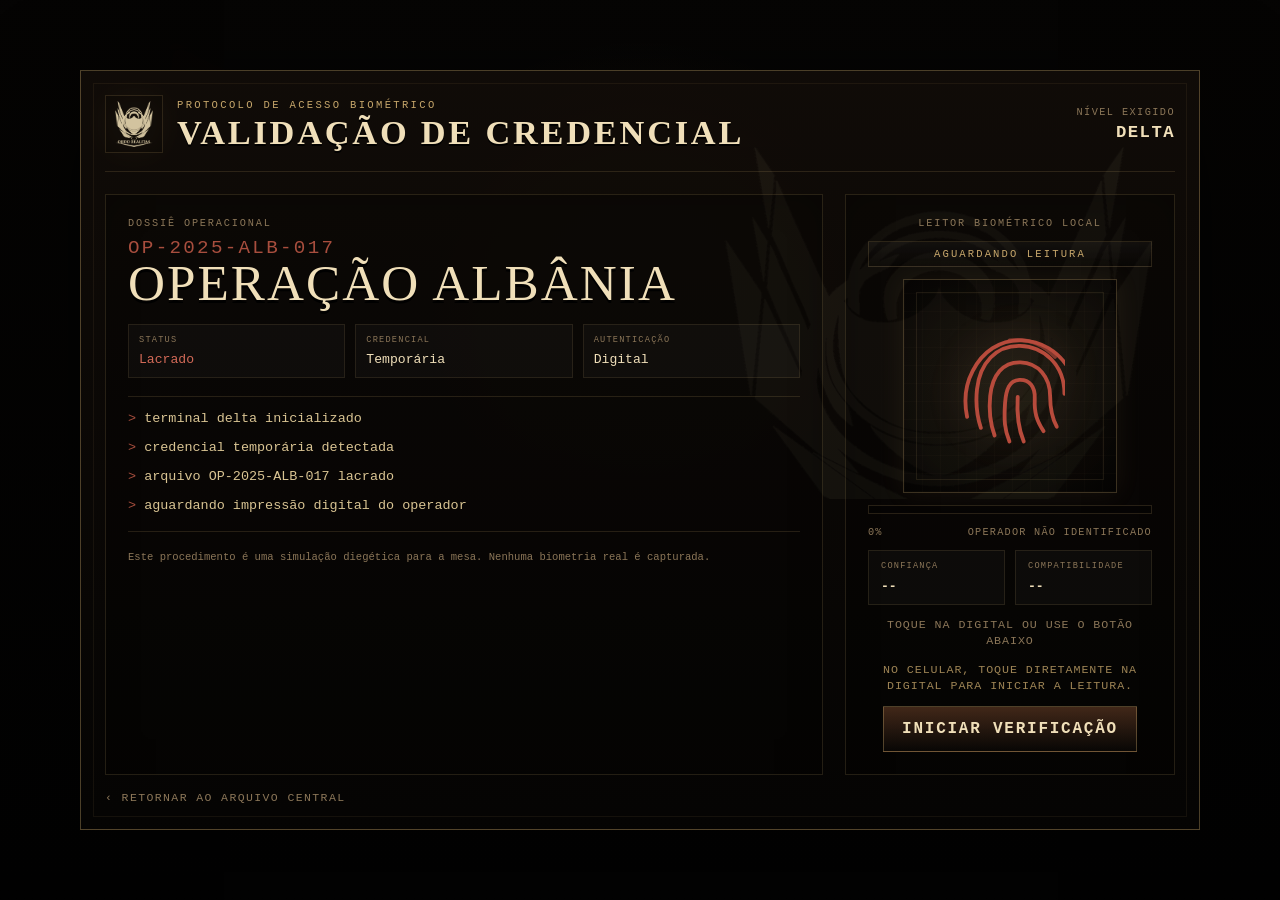
==== commit f3908834: "Add files via upload" ====
--- a/arquivos/operacao-albania/index.html
+++ b/arquivos/operacao-albania/index.html
@@ -2,26 +2,47 @@
 <html lang="pt-BR">
 <head>
   <meta charset="utf-8" />
-  <meta name="viewport" content="width=device-width, initial-scale=1, maximum-scale=1" />
+  <meta name="viewport" content="width=device-width, initial-scale=1, maximum-scale=1, viewport-fit=cover" />
   <title>OP-2025-ALB-017 — Operação Albânia</title>
   <meta name="theme-color" content="#050403" />
   <style>
     :root{--gold:#c7a76b;--gold2:#f0dfb9;--muted:#8b7658;--line:rgba(199,167,107,.36);--line2:rgba(199,167,107,.16);--bg:#050403;--panel:rgba(13,10,7,.84);--red:#a84e3e;--shadow:0 30px 95px rgba(0,0,0,.62);--bar-h:58px;--mono:'Courier New',monospace}
-    *{box-sizing:border-box} html,body{height:100%;overscroll-behavior:none} body{margin:0;background:#050403;color:var(--gold2);font-family:Georgia,'Times New Roman',serif;overflow:hidden;touch-action:manipulation}
+    *{box-sizing:border-box;-webkit-tap-highlight-color:transparent} html,body{height:100%;overscroll-behavior:none;-webkit-text-size-adjust:100%} body{margin:0;background:#050403;color:var(--gold2);font-family:Georgia,'Times New Roman',serif;overflow:hidden;touch-action:manipulation}
     body:before{content:"";position:fixed;inset:0;background:radial-gradient(circle at 50% 42%, rgba(199,167,107,.09), transparent 34%),linear-gradient(90deg,rgba(0,0,0,.82),transparent 21%,transparent 79%,rgba(0,0,0,.82)),var(--desk, url('backgrounds/mesa.webp')) center/cover no-repeat;filter:brightness(.54) saturate(.86);z-index:-4}
     body:after{content:"";position:fixed;inset:0;background:repeating-linear-gradient(0deg,rgba(255,255,255,.025) 0 1px,transparent 1px 4px),repeating-radial-gradient(circle at 20% 30%,rgba(255,255,255,.035) 0 1px,transparent 1px 5px),linear-gradient(rgba(0,0,0,.08),rgba(0,0,0,.26));opacity:.31;z-index:-3;pointer-events:none}.vignette{position:fixed;inset:0;background:radial-gradient(ellipse at center,transparent 40%,rgba(0,0,0,.77));pointer-events:none;z-index:20}
     button,a{font:inherit}.progress{position:fixed;top:var(--bar-h);left:0;height:2px;background:linear-gradient(90deg,var(--gold),var(--red));width:10%;z-index:58;box-shadow:0 0 18px rgba(199,167,107,.35);transition:width .28s ease}.topbar{position:fixed;top:0;left:0;right:0;height:var(--bar-h);display:grid;grid-template-columns:1fr auto 1fr;align-items:center;padding:0 clamp(12px,3vw,46px);z-index:60;background:linear-gradient(180deg,rgba(6,5,3,.9),rgba(6,5,3,.54));border-bottom:1px solid var(--line2);backdrop-filter:blur(8px);transition:opacity .42s ease, transform .42s ease}.ui-hidden .topbar{opacity:0;transform:translateY(-100%);pointer-events:none}.ui-hidden .progress{opacity:.28}.topbar:hover,.menu-open .topbar{opacity:1!important;transform:none!important;pointer-events:auto!important}.bar-left,.bar-center,.bar-right{display:flex;align-items:center;gap:12px}.bar-center{justify-content:center}.bar-right{justify-content:flex-end}.navbtn,.textbtn{border:0;background:transparent;color:var(--gold2);padding:9px 10px;cursor:pointer;letter-spacing:.08em;text-transform:uppercase;line-height:1}.textbtn{font-size:.78rem;color:var(--gold)}.navbtn{font-size:1.7rem;color:var(--gold)}.navbtn:hover,.textbtn:hover{color:#fff;text-shadow:0 0 18px rgba(199,167,107,.55)}.count{min-width:82px;text-align:center;letter-spacing:.12em;color:var(--gold2)}
-    .stage{height:100%;width:100%;display:grid;place-items:center;padding:86px 24px 34px;position:relative;cursor:default;touch-action:none}.page-wrap{transform-origin:center center;will-change:transform;cursor:grab;transition:transform .06s linear;perspective:1200px;touch-action:none}.page-wrap.dragging{cursor:grabbing}.page{display:block;max-width:min(66vw,820px);max-height:calc(100vh - 124px);object-fit:contain;box-shadow:0 30px 90px rgba(0,0,0,.58),0 0 55px rgba(224,198,141,.10);border-radius:4px;user-select:none;filter:brightness(1.14) contrast(1.035) saturate(1.02);transition:opacity .26s ease, transform .26s cubic-bezier(.2,.7,.1,1), filter .26s ease}.page.turning{opacity:.04;transform:translateX(var(--turn-x,26px)) rotateY(var(--turn-rot,3deg)) scale(.98);filter:blur(1.4px) brightness(.72)}.dots{position:fixed;top:72px;left:50%;transform:translateX(-50%);display:flex;gap:8px;z-index:42;transition:opacity .35s}.dot{width:5px;height:5px;border-radius:50%;background:rgba(199,167,107,.3)}.dot.active{background:var(--gold2);box-shadow:0 0 14px rgba(199,167,107,.7)}.ui-hidden .dots{opacity:.15}.side-hit{position:fixed;top:50%;transform:translateY(-50%);height:96px;width:34px;border:1px solid var(--line2);background:rgba(11,8,5,.42);color:var(--gold);z-index:38;cursor:pointer;transition:.2s}.side-hit.left{left:34px}.side-hit.right{right:34px}.side-hit:hover{border-color:var(--line);background:rgba(35,24,15,.68)}.side-hit span{font-size:1.8rem}.ui-hidden .side-hit{opacity:.3}
+    .top-reveal-zone{position:fixed;top:0;left:0;right:0;height:18px;z-index:59;background:transparent}.mobile-ui .top-reveal-zone{display:none}.page-caption,.uv-chip{display:none!important}.mobile-ui .topbar,.mobile-ui .progress,.mobile-ui .dots{opacity:1!important;transform:none!important;pointer-events:auto!important}.mobile-ui .topbar{background:linear-gradient(180deg,rgba(6,5,3,.96),rgba(6,5,3,.78))}.mobile-ui .progress{opacity:.9}.mobile-ui .dots{opacity:.78}
+    .stage{height:100%;width:100%;display:grid;place-items:center;padding:86px 24px 34px;position:relative;cursor:default;touch-action:none;overflow:hidden}.stage::before{content:"";position:absolute;inset:0;background:radial-gradient(circle at 50% 48%,rgba(255,245,223,.04),transparent 34%),linear-gradient(180deg,rgba(255,255,255,.018),transparent 28%,transparent 72%,rgba(0,0,0,.16));pointer-events:none;z-index:0}.page-wrap{position:relative;display:inline-block;transform-origin:center center;will-change:transform;cursor:grab;transition:transform .06s linear;perspective:1200px;touch-action:none;user-select:none;-webkit-user-select:none;-webkit-user-drag:none}.page-wrap::before{content:"";position:absolute;inset:-10px;border-radius:12px;background:radial-gradient(circle at 50% 40%,rgba(255,244,218,.06),transparent 56%),linear-gradient(180deg,rgba(255,255,255,.03),rgba(0,0,0,.12));filter:blur(14px);opacity:.44;pointer-events:none;z-index:0}.page-wrap::after{content:"";position:absolute;top:3%;bottom:4%;width:28%;left:-18%;border-radius:50%;background:linear-gradient(90deg,transparent,rgba(255,248,232,.22),transparent);opacity:0;transform:translateX(0) skewX(-12deg);filter:blur(12px);pointer-events:none;z-index:4;mix-blend-mode:screen}.page-wrap.turn-left::after,.page-wrap.turn-right::after{opacity:.78;transition:transform .35s cubic-bezier(.2,.7,.1,1),opacity .35s ease}.page-wrap.turn-left::after{transform:translateX(330%) skewX(-12deg)}.page-wrap.turn-right::after{transform:translateX(360%) skewX(-12deg)}.page-wrap.dragging{cursor:grabbing}.page{display:block;max-width:min(66vw,820px);max-height:calc(100vh - 124px);object-fit:contain;box-shadow:0 30px 90px rgba(0,0,0,.58),0 0 55px rgba(224,198,141,.10);border-radius:4px;user-select:none;-webkit-user-select:none;-webkit-user-drag:none;filter:brightness(1.14) contrast(1.035) saturate(1.02);transition:opacity .26s ease, transform .26s cubic-bezier(.2,.7,.1,1), filter .26s ease}.page.turning{opacity:.04;transform:translateX(var(--turn-x,26px)) rotateY(var(--turn-rot,3deg)) scale(.98);filter:blur(1.4px) brightness(.72)}.turn-overlay{position:fixed;inset:0;pointer-events:none;z-index:44;opacity:0;background:radial-gradient(circle at 50% 50%,rgba(255,248,229,.08),transparent 28%),linear-gradient(90deg,rgba(0,0,0,.22),transparent 18%,transparent 82%,rgba(0,0,0,.22));mix-blend-mode:screen;transition:opacity .22s ease}.page-flipping .turn-overlay{opacity:1}.dots{position:fixed;top:72px;left:50%;transform:translateX(-50%);display:flex;gap:8px;z-index:42;transition:opacity .35s}.dot{width:5px;height:5px;border-radius:50%;background:rgba(199,167,107,.3)}.dot.active{background:var(--gold2);box-shadow:0 0 14px rgba(199,167,107,.7)}.ui-hidden .dots{opacity:.15}.side-hit{position:fixed;top:50%;transform:translateY(-50%);height:96px;width:34px;border:1px solid var(--line2);background:rgba(11,8,5,.42);color:var(--gold);z-index:38;cursor:pointer;transition:.2s}.side-hit.left{left:34px}.side-hit.right{right:34px}.side-hit:hover{border-color:var(--line);background:rgba(35,24,15,.68)}.side-hit span{font-size:1.8rem}.ui-hidden .side-hit{opacity:.3}
     .drawer{position:fixed;top:0;bottom:0;left:0;width:min(390px,88vw);z-index:70;background:linear-gradient(180deg,rgba(14,10,7,.97),rgba(6,5,3,.98));border-right:1px solid var(--line);box-shadow:30px 0 80px rgba(0,0,0,.5);transform:translateX(-102%);transition:transform .28s ease;padding:82px 22px 24px;overflow:auto}.drawer.right{left:auto;right:0;border-right:0;border-left:1px solid var(--line);transform:translateX(102%)}.drawer.open{transform:translateX(0)}.drawer h2{margin:0 0 22px;letter-spacing:.14em;text-transform:uppercase;color:var(--gold2);font-size:1.45rem}.close{position:absolute;top:18px;right:18px;border:1px solid var(--line2);background:rgba(0,0,0,.25);color:var(--gold);padding:8px 12px;cursor:pointer}.index-list{display:grid;gap:8px}.index-item{display:grid;grid-template-columns:42px 1fr;gap:10px;text-align:left;border:1px solid rgba(199,167,107,.13);background:rgba(255,255,255,.025);color:var(--gold2);padding:12px;cursor:pointer}.index-item.active{border-color:var(--line);background:rgba(75,50,27,.42)}.num{font-family:var(--mono);color:var(--gold)}.trans-title{color:var(--gold);letter-spacing:.08em;margin-bottom:14px}.trans-body{line-height:1.66;color:#cbb996}.trans-body ul{padding-left:20px}.panel-actions{display:grid;gap:10px;margin-top:20px}.panel-actions a,.panel-actions button,.more-item{border:1px solid var(--line2);background:rgba(0,0,0,.26);color:var(--gold2);padding:12px;text-align:left;text-decoration:none;cursor:pointer}.panel-actions a:hover,.panel-actions button:hover,.more-item:hover{border-color:var(--line);color:#fff}
-    .popover{position:fixed;right:46px;top:66px;z-index:75;width:310px;border:1px solid var(--line);background:rgba(10,7,5,.95);box-shadow:0 26px 80px rgba(0,0,0,.55);padding:16px;display:none}.popover.open{display:block}.zoom-row{display:grid;grid-template-columns:repeat(3,1fr);gap:8px;margin-bottom:14px}.zoom-row button{border:1px solid var(--line2);background:rgba(255,255,255,.035);color:var(--gold2);padding:10px;cursor:pointer}.zoom-range{width:100%;accent-color:#b65a48}.zoom-meta{font-family:var(--mono);font-size:.76rem;color:var(--muted);margin-top:10px;line-height:1.45}.more-pop{display:none;grid-template-columns:1fr;gap:8px}.more-pop.open{display:grid}.more-item{width:100%}
+    .popover{position:fixed;right:46px;top:66px;z-index:75;width:310px;border:1px solid var(--line);background:rgba(10,7,5,.95);box-shadow:0 26px 80px rgba(0,0,0,.55);padding:16px;display:none}.popover.open{display:block}.zoom-row{display:grid;grid-template-columns:repeat(3,1fr);gap:8px;margin-bottom:14px}.zoom-row button{border:1px solid var(--line2);background:rgba(255,255,255,.035);color:var(--gold2);padding:10px;cursor:pointer}.zoom-range{width:100%;accent-color:#b65a48}.zoom-meta{font-family:var(--mono);font-size:.76rem;color:var(--muted);margin-top:10px;line-height:1.45}.more-pop{display:none;grid-template-columns:1fr;gap:8px}.more-pop.open{display:grid}.more-item{width:100%}.more-label{margin-top:4px;margin-bottom:2px;font-family:var(--mono);font-size:.68rem;letter-spacing:.14em;text-transform:uppercase;color:var(--muted)}.uv-presets{display:grid;grid-template-columns:1fr 1fr;gap:8px}.uv-preset{text-align:center}.uv-preset.active{border-color:var(--line);background:rgba(75,50,27,.42);color:#fff;box-shadow:0 0 18px rgba(199,167,107,.12)}
     .end-card{position:fixed;right:34px;bottom:30px;transform:translateX(26px);width:min(390px,36vw);border:1px solid var(--line);background:linear-gradient(180deg,rgba(18,13,9,.80),rgba(6,4,3,.86));box-shadow:0 28px 80px rgba(0,0,0,.55);z-index:46;text-align:left;padding:16px 18px;opacity:0;pointer-events:none;transition:.28s ease}.end-card.show{opacity:1;transform:translateX(0)}.end-card h3{margin:0 0 8px;text-transform:uppercase;letter-spacing:.15em;color:var(--gold2);font-size:1.02rem}.end-card p{margin:0;line-height:1.42;color:#d9c493;font-size:.9rem}.end-card strong{color:#fff}
-    @media (max-width:760px){:root{--bar-h:54px}.topbar{grid-template-columns:auto 1fr auto;padding:0 8px}.bar-left .textbtn span,.bar-right .zoom-label{display:none}.bar-left,.bar-right{gap:4px}.textbtn,.navbtn{padding:8px 7px}.count{min-width:56px;font-size:.92rem}.stage{padding:76px 10px 32px}.page{max-width:96vw;max-height:calc(100vh - 112px)}.side-hit{display:none}.dots{top:62px;gap:6px}.dot{width:4px;height:4px}.popover{right:10px;top:60px}.end-card{bottom:18px;left:50%;right:auto;transform:translateX(-50%) translateY(20px);width:min(520px,92vw)}.end-card.show{transform:translateX(-50%) translateY(0)}.drawer{padding-top:66px}}
-
-    .auth-locked .topbar,.auth-locked .progress,.auth-locked .dots,.auth-locked .side-hit,.auth-locked .end-card{opacity:0!important;pointer-events:none!important}
-    .auth-locked .stage{filter:blur(8px) brightness(.34);transform:scale(1.02);pointer-events:none}
-    .auth-gate{position:fixed;inset:0;z-index:120;display:grid;place-items:center;padding:22px;background:radial-gradient(circle at 72% 28%,rgba(168,78,62,.18),transparent 27%),radial-gradient(circle at 20% 80%,rgba(199,167,107,.08),transparent 32%),linear-gradient(90deg,rgba(0,0,0,.90),rgba(0,0,0,.66),rgba(0,0,0,.92));transition:opacity .55s ease,visibility .55s ease}.auth-gate.hide{opacity:0;visibility:hidden;pointer-events:none}
-    .auth-panel{width:min(1040px,94vw);min-height:min(650px,90svh);border:1px solid rgba(199,167,107,.38);background:linear-gradient(180deg,rgba(14,10,7,.97),rgba(5,4,3,.985));box-shadow:0 36px 120px rgba(0,0,0,.82);position:relative;overflow:hidden;padding:22px;display:grid;grid-template-rows:auto 1fr auto;gap:18px}.auth-panel::before{content:"";position:absolute;inset:10px;border:1px solid rgba(199,167,107,.07);pointer-events:none}.auth-panel::after{content:"";position:absolute;left:0;right:0;top:0;height:2px;background:linear-gradient(90deg,transparent,var(--red),var(--gold),transparent);opacity:.72}.auth-watermark{position:absolute;right:4%;top:10%;width:min(430px,38vw);opacity:.045;filter:sepia(1);pointer-events:none}.auth-head{position:relative;z-index:1;display:flex;align-items:center;justify-content:space-between;gap:18px;border-bottom:1px solid rgba(199,167,107,.13);padding:0 4px 16px}.auth-brand{display:flex;align-items:center;gap:14px;min-width:0}.auth-logo{width:58px;height:58px;object-fit:contain;opacity:.94;filter:drop-shadow(0 0 18px rgba(199,167,107,.14));border:1px solid rgba(199,167,107,.18);background:rgba(0,0,0,.16);padding:5px}.auth-title{min-width:0}.auth-kicker{font-family:var(--mono);letter-spacing:.24em;text-transform:uppercase;color:var(--red);font-size:.62rem;margin-bottom:6px}.auth-title h1{margin:0;font-size:clamp(1.45rem,2.6vw,2.35rem);line-height:.95;letter-spacing:.12em;text-transform:uppercase;color:var(--gold2);text-shadow:0 3px 0 #000}.auth-status{font-family:var(--mono);letter-spacing:.13em;text-transform:uppercase;text-align:right;color:var(--muted);font-size:.68rem}.auth-status strong{display:block;color:var(--red);font-family:Georgia,'Times New Roman',serif;font-size:1.38rem;letter-spacing:.13em;margin-top:4px}.auth-grid{position:relative;z-index:1;display:grid;grid-template-columns:minmax(0,.95fr) minmax(320px,.76fr);gap:22px;align-items:stretch}.auth-info{border:1px solid rgba(199,167,107,.16);background:linear-gradient(180deg,rgba(18,12,8,.52),rgba(0,0,0,.18));padding:20px;display:grid;grid-template-rows:auto auto 1fr auto;gap:16px}.auth-info-label{font-family:var(--mono);letter-spacing:.22em;text-transform:uppercase;color:var(--gold);font-size:.72rem}.auth-op-code{font-family:var(--mono);font-size:clamp(1.2rem,2.4vw,2rem);letter-spacing:.08em;color:var(--red);text-transform:uppercase}.auth-op-title{font-size:clamp(2.1rem,4vw,3.7rem);line-height:.95;letter-spacing:.05em;text-transform:uppercase;color:var(--gold2);text-shadow:0 3px 0 #000;margin-top:4px}.auth-meta{display:grid;grid-template-columns:repeat(3,1fr);gap:8px}.auth-meta div{border:1px solid rgba(199,167,107,.12);padding:10px 12px;background:rgba(0,0,0,.14);min-height:62px}.auth-meta small{display:block;font-family:var(--mono);font-size:.58rem;letter-spacing:.16em;text-transform:uppercase;color:var(--muted);margin-bottom:6px}.auth-meta span{font-family:var(--mono);font-size:.84rem;color:#dec994}.auth-meta .red{color:var(--red)}.auth-lines{display:grid;align-content:start;gap:6px;text-align:left;border:1px solid rgba(199,167,107,.11);background:rgba(0,0,0,.18);padding:13px 14px;min-height:126px}.auth-lines div{font-family:var(--mono);font-size:.82rem;color:#d7c294;line-height:1.38}.auth-lines div::before{content:"> ";color:var(--red)}.auth-lines .ok{color:#a9bf83}.auth-lines .fail{color:#d66b5a}.auth-tip{font-family:var(--mono);font-size:.68rem;line-height:1.6;color:var(--muted);border-top:1px solid rgba(199,167,107,.10);padding-top:12px}.auth-reader{border:1px solid rgba(199,167,107,.16);background:radial-gradient(circle at 50% 32%,rgba(168,78,62,.12),transparent 42%),linear-gradient(180deg,rgba(20,12,8,.48),rgba(0,0,0,.22));padding:20px;display:grid;justify-items:center;align-content:center;gap:14px;position:relative}.reader-label{font-family:var(--mono);letter-spacing:.18em;text-transform:uppercase;color:var(--red);font-size:.7rem;justify-self:start}.finger-frame{width:230px;height:230px;border:1px solid rgba(168,78,62,.42);display:grid;place-items:center;position:relative;background:radial-gradient(circle,rgba(168,78,62,.12),transparent 68%),linear-gradient(135deg,rgba(255,255,255,.025),transparent 45%),rgba(0,0,0,.14);box-shadow:inset 0 0 42px rgba(0,0,0,.42),0 0 40px rgba(168,78,62,.08);cursor:pointer}.finger-frame::before,.finger-frame::after{content:"";position:absolute;width:34px;height:34px;border-color:var(--gold);opacity:.76}.finger-frame::before{top:16px;left:16px;border-top:1px solid;border-left:1px solid}.finger-frame::after{right:16px;bottom:16px;border-right:1px solid;border-bottom:1px solid}.finger-frame .reader-grid{position:absolute;inset:18px;background:linear-gradient(rgba(199,167,107,.045) 1px,transparent 1px),linear-gradient(90deg,rgba(199,167,107,.045) 1px,transparent 1px);background-size:18px 18px;mask-image:radial-gradient(circle,#000 42%,transparent 72%);opacity:.7}.finger-frame img{width:124px;height:124px;object-fit:contain;filter:drop-shadow(0 0 20px rgba(168,78,62,.36));z-index:1}.scanbar{position:absolute;left:28px;right:28px;height:2px;background:#d56455;box-shadow:0 0 18px #d56455;top:50%;opacity:0;z-index:2}.finger-frame.scanning{border-color:rgba(213,100,85,.75);box-shadow:inset 0 0 42px rgba(0,0,0,.42),0 0 42px rgba(168,78,62,.20)}.finger-frame.ready{animation:readerPulse 1.8s ease-in-out infinite}@keyframes readerPulse{0%,100%{box-shadow:inset 0 0 42px rgba(0,0,0,.42),0 0 18px rgba(168,78,62,.06)}50%{box-shadow:inset 0 0 42px rgba(0,0,0,.42),0 0 32px rgba(227,91,77,.18)}}.scanning .scanbar{opacity:1;animation:authScan 1.15s ease-in-out infinite}@keyframes authScan{0%{transform:translateY(-86px)}50%{transform:translateY(86px)}100%{transform:translateY(-86px)}}.auth-progress{width:min(380px,100%);height:6px;border:1px solid rgba(199,167,107,.14);background:rgba(0,0,0,.34);overflow:hidden}.auth-progress span{display:block;height:100%;width:0;background:linear-gradient(90deg,var(--red),var(--gold));transition:width .28s ease}.auth-progress.ok span{background:linear-gradient(90deg,#61764c,#d5c48c)}.auth-mini{font-family:var(--mono);font-size:.68rem;letter-spacing:.16em;text-transform:uppercase;color:var(--muted);text-align:center}.auth-touch{font-family:var(--mono);font-size:.64rem;letter-spacing:.08em;color:#cfb986;text-align:center;line-height:1.45;max-width:280px}.auth-actions{display:flex;gap:10px;justify-content:center}.auth-btn{height:48px;padding:0 24px;border:1px solid rgba(168,78,62,.62);background:linear-gradient(180deg,rgba(74,28,22,.90),rgba(14,6,5,.98));color:var(--gold2);font-family:var(--mono);font-weight:700;letter-spacing:.1em;text-transform:uppercase;cursor:pointer;min-width:240px}.auth-btn:hover{filter:brightness(1.14);border-color:rgba(240,223,185,.48)}.auth-btn:disabled{opacity:.62;cursor:wait}.auth-back{position:relative;z-index:1;font-family:var(--mono);font-size:.68rem;color:var(--muted);text-transform:uppercase;letter-spacing:.12em;text-decoration:none;justify-self:center}.auth-back:hover{color:var(--gold2)}.access-stamp{position:absolute;right:22px;bottom:24px;border:2px solid #9eb47d;color:#b8c792;font-family:var(--mono);letter-spacing:.16em;text-transform:uppercase;font-weight:700;padding:10px 16px;transform:rotate(-7deg) scale(.94);opacity:0;box-shadow:0 0 18px rgba(158,180,125,.12)}.access-stamp.show{animation:stampIn .38s cubic-bezier(.2,1.2,.2,1) forwards}@keyframes stampIn{to{opacity:.92;transform:rotate(-7deg) scale(1)}}
-    @media(max-width:760px){.auth-gate{padding:10px;overflow:auto;align-items:start}.auth-panel{width:96vw;min-height:92svh;padding:16px;overflow:auto}.auth-head{align-items:flex-start}.auth-logo{width:48px;height:48px}.auth-status{display:none}.auth-grid{grid-template-columns:1fr;gap:14px}.auth-info{padding:14px}.auth-op-title{font-size:2.1rem}.auth-meta{grid-template-columns:1fr}.auth-reader{padding:14px}.finger-frame{width:176px;height:176px}.auth-actions{display:grid;width:100%}.auth-btn{width:100%;min-width:0}.auth-lines{min-height:auto}.auth-tip{display:none}.topbar{grid-template-columns:auto 1fr auto;padding:0 10px}.bar-left,.bar-right{gap:6px}.textbtn{font-size:.68rem;padding:8px 6px}.count{min-width:64px;font-size:.78rem}.stage{padding:68px 10px 18px}.page{max-width:calc(100vw - 24px);max-height:calc(100svh - 118px)}.side-hit{top:auto;bottom:14px;transform:none;height:42px;width:42px}.side-hit.left{left:10px}.side-hit.right{right:10px}.drawer{width:92vw;padding:76px 16px 20px}.popover{right:10px;left:10px;top:60px;width:auto}.end-card{left:10px;right:10px;bottom:64px;width:auto}.dots{top:60px}}@media(max-width:520px){.auth-panel{padding:14px;min-height:94svh}.auth-title h1{font-size:1.65rem}.auth-kicker{font-size:.58rem}.auth-op-code{font-size:1rem}.auth-op-title{font-size:1.65rem}.auth-lines{font-size:.72rem;line-height:1.45}.finger-frame{width:150px;height:150px}.finger-frame img{width:102px;height:102px}.auth-mini{font-size:.62rem}.access-stamp{right:14px;bottom:14px;font-size:.56rem;padding:8px 10px}.topbar{height:50px}.textbtn{font-size:.62rem;padding:8px 4px}.navbtn{font-size:1.35rem}.zoom-label{display:none}.count{min-width:54px;font-size:.74rem}.stage{padding:62px 8px 16px}.page{max-width:calc(100vw - 16px);max-height:calc(100svh - 106px)}.side-hit{bottom:10px;width:40px;height:40px}.end-card{bottom:58px}}
+    @media (max-width:760px){:root{--bar-h:54px}.topbar{grid-template-columns:auto 1fr auto;padding:0 max(8px,env(safe-area-inset-left))}.bar-left .textbtn span,.bar-right .zoom-label{display:none}.bar-left,.bar-right{gap:4px}.textbtn,.navbtn{padding:8px 7px}.count{min-width:56px;font-size:.92rem}.stage{padding:76px 10px 32px}.page{max-width:96vw;max-height:calc(100svh - 112px)}.side-hit{display:none}.dots{top:62px;gap:6px}.dot{width:4px;height:4px}.popover{right:10px;left:10px;top:60px;width:auto}.end-card{bottom:18px;left:50%;right:auto;transform:translateX(-50%) translateY(20px);width:min(520px,92vw)}.end-card.show{transform:translateX(-50%) translateY(0)}.drawer{padding-top:66px}}
+
+    
+    .uv-canvas{position:absolute;inset:0;z-index:3;width:100%;height:100%;border-radius:4px;pointer-events:none;opacity:0;mix-blend-mode:screen;transition:opacity .14s ease;transform:translateZ(0);will-change:opacity,transform;contain:strict}
+    body.uv-on .uv-canvas{opacity:1}
+    .uv-layer{display:none}
+    body.uv-on .page{filter:none}
+    body.uv-on .page-wrap{filter:none}
+    .uv-flash{position:fixed;left:0;top:0;width:136px;height:136px;border-radius:50%;z-index:45;pointer-events:none;display:none;transform:translate3d(-999px,-999px,0);background:radial-gradient(circle,rgba(255,255,255,.15) 0 9%,rgba(218,237,255,.13) 13%,rgba(158,136,255,.14) 28%,rgba(78,49,187,.09) 48%,transparent 72%);box-shadow:0 0 14px rgba(174,220,255,.10),0 0 34px rgba(122,91,255,.09);mix-blend-mode:screen;will-change:transform}.uv-flash::before{content:"";position:absolute;inset:18%;border-radius:50%;border:1px solid rgba(238,245,255,.15)}.uv-flash::after{content:"UV";position:absolute;left:50%;top:50%;transform:translate3d(-50%,-50%,0);font-family:var(--mono);font-size:.52rem;letter-spacing:.24em;color:rgba(244,241,255,.32);text-shadow:0 0 8px rgba(214,225,255,.18)}body.uv-on .uv-flash{display:block}body.uv-on .stage{cursor:none}.uv-chip{position:fixed;left:50%;bottom:22px;transform:translateX(-50%);z-index:46;border:1px solid rgba(161,118,255,.24);background:linear-gradient(180deg,rgba(10,8,24,.78),rgba(4,4,12,.74));color:#f1e9ff;font-family:var(--mono);letter-spacing:.14em;text-transform:uppercase;font-size:.62rem;padding:8px 11px;opacity:0;pointer-events:none;transition:.18s ease;text-shadow:0 0 8px rgba(161,118,255,.24);box-shadow:0 0 16px rgba(58,28,140,.09)}body.uv-on .uv-chip{opacity:.9}
+
+    /* FIX: estilos-base da tela de verificação biométrica.
+       Na V32 eles ficaram só dentro do @media mobile, então a autenticação
+       aparecia sem layout e empurrava/ocultava as páginas do dossiê. */
+    .auth-gate{position:fixed;inset:0;z-index:100;display:flex;align-items:center;justify-content:center;padding:24px;background:radial-gradient(circle at 50% 35%,rgba(199,167,107,.10),transparent 32%),linear-gradient(180deg,rgba(5,4,3,.96),rgba(2,2,2,.985));backdrop-filter:blur(8px);transition:opacity .55s ease,visibility .55s ease;overflow:auto}.auth-gate.hide{opacity:0;visibility:hidden;pointer-events:none}.auth-panel{width:min(1120px,calc(100vw - 42px));min-height:min(650px,calc(100svh - 44px));position:relative;overflow:hidden;border:1px solid var(--line);background:linear-gradient(180deg,rgba(17,12,8,.94),rgba(5,4,3,.96));box-shadow:var(--shadow);padding:24px}.auth-panel::before{content:"";position:absolute;inset:12px;border:1px solid rgba(199,167,107,.08);pointer-events:none}.auth-watermark{position:absolute;right:4%;top:10%;width:min(430px,38vw);opacity:.045;filter:sepia(1);pointer-events:none}.auth-head{position:relative;z-index:1;display:flex;align-items:center;justify-content:space-between;gap:18px;padding-bottom:18px;border-bottom:1px solid var(--line2)}.auth-brand{display:flex;align-items:center;gap:14px}.auth-logo{width:58px;height:58px;object-fit:contain;opacity:.94;filter:drop-shadow(0 0 18px rgba(199,167,107,.14));border:1px solid rgba(199,167,107,.18);background:rgba(0,0,0,.16);padding:5px;transform:none}.auth-title{display:grid;gap:4px}.auth-kicker{font-family:var(--mono);font-size:.66rem;letter-spacing:.22em;text-transform:uppercase;color:var(--gold)}.auth-title h1{margin:0;color:var(--gold2);font-size:2.15rem;line-height:1;text-transform:uppercase;letter-spacing:.08em;text-shadow:0 2px 0 #000}.auth-status{font-family:var(--mono);font-size:.64rem;letter-spacing:.14em;text-transform:uppercase;color:var(--muted);display:grid;text-align:right;gap:5px}.auth-status strong{color:var(--gold2);font-size:1.08rem}.auth-grid{position:relative;z-index:1;display:grid;grid-template-columns:minmax(0,1fr) 330px;gap:22px;margin-top:22px}.auth-info,.auth-reader{border:1px solid var(--line2);background:rgba(0,0,0,.24);box-shadow:inset 0 0 35px rgba(0,0,0,.24)}.auth-info{padding:22px;display:grid;align-content:start;gap:18px}.auth-info-label,.reader-label{font-family:var(--mono);font-size:.64rem;letter-spacing:.18em;text-transform:uppercase;color:var(--muted)}.auth-op-code{font-family:var(--mono);font-size:1.2rem;letter-spacing:.12em;color:var(--red);margin-top:8px}.auth-op-title{font-size:clamp(2.2rem,4vw,4.35rem);line-height:.92;text-transform:uppercase;letter-spacing:.04em;color:var(--gold2);text-shadow:0 3px 0 #000}.auth-meta{display:grid;grid-template-columns:repeat(3,1fr);gap:10px}.auth-meta div{border:1px solid rgba(199,167,107,.13);padding:10px;background:rgba(255,255,255,.025)}.auth-meta small{display:block;font-family:var(--mono);font-size:.54rem;letter-spacing:.14em;text-transform:uppercase;color:var(--muted);margin-bottom:4px}.auth-meta span{font-family:var(--mono);font-size:.82rem;color:var(--gold2)}.auth-meta .red{color:#d36a58}.auth-lines{min-height:136px;border-top:1px solid var(--line2);border-bottom:1px solid var(--line2);padding:12px 0;display:grid;gap:6px;font-family:var(--mono);font-size:.84rem;color:#d9c493;line-height:1.45}.auth-lines div::before{content:"> ";color:var(--red)}.auth-lines .ok{color:#d8efad;text-shadow:0 0 16px rgba(169,189,128,.25)}.auth-tip{font-family:var(--mono);font-size:.66rem;line-height:1.5;color:var(--muted)}.auth-reader{padding:22px;display:grid;justify-items:center;align-content:center;gap:12px;text-align:center}.auth-state{font-family:var(--mono);font-size:.66rem;letter-spacing:.2em;text-transform:uppercase;color:var(--gold);padding:6px 10px;border:1px solid rgba(199,167,107,.18);background:linear-gradient(180deg,rgba(255,255,255,.03),rgba(0,0,0,.18));min-width:100%;text-align:center}.finger-frame{width:214px;height:214px;position:relative;display:grid;place-items:center;border:1px solid rgba(199,167,107,.28);background:radial-gradient(circle,rgba(199,167,107,.07),rgba(0,0,0,.22));cursor:pointer;overflow:hidden}.finger-frame::before{content:"";position:absolute;inset:12px;border:1px solid rgba(199,167,107,.12)}.finger-frame.ready{box-shadow:0 0 24px rgba(199,167,107,.08),inset 0 0 44px rgba(0,0,0,.32)}.finger-frame.scanning{border-color:rgba(211,106,88,.65);box-shadow:0 0 32px rgba(168,78,62,.22),inset 0 0 48px rgba(168,78,62,.08)}.finger-frame.ok{border-color:rgba(216,239,173,.58);box-shadow:0 0 36px rgba(143,174,99,.24),inset 0 0 52px rgba(143,174,99,.08)}.finger-frame img{width:132px;height:132px;object-fit:contain;position:relative;z-index:2;filter:drop-shadow(0 0 18px rgba(199,167,107,.18))}.reader-grid{position:absolute;inset:0;background:repeating-linear-gradient(90deg,rgba(199,167,107,.05) 0 1px,transparent 1px 18px),repeating-linear-gradient(0deg,rgba(199,167,107,.05) 0 1px,transparent 1px 18px);opacity:.45}.reader-rings{position:absolute;inset:0;display:grid;place-items:center;pointer-events:none;z-index:1}.reader-rings span{position:absolute;border-radius:50%;border:1px solid rgba(199,167,107,.18);opacity:0;transform:scale(.72)}.reader-rings span:nth-child(1){width:108px;height:108px}.reader-rings span:nth-child(2){width:146px;height:146px}.reader-rings span:nth-child(3){width:182px;height:182px}.finger-frame.ready .reader-rings span{animation:ring 3.4s ease-out infinite}.finger-frame.ready .reader-rings span:nth-child(2){animation-delay:1.1s}.finger-frame.ready .reader-rings span:nth-child(3){animation-delay:2.2s}.finger-frame.scanning .reader-rings span{border-color:rgba(211,106,88,.34);animation:ringScan 1.2s ease-out infinite}.finger-frame.scanning .reader-rings span:nth-child(2){animation-delay:.2s}.finger-frame.scanning .reader-rings span:nth-child(3){animation-delay:.4s}.finger-frame.ok .reader-rings span{border-color:rgba(216,239,173,.36);animation:ringOk 1.5s ease-out infinite}.finger-frame.ok .reader-rings span:nth-child(2){animation-delay:.18s}.finger-frame.ok .reader-rings span:nth-child(3){animation-delay:.36s}@keyframes ring{0%{opacity:0;transform:scale(.72)}20%{opacity:.22}100%{opacity:0;transform:scale(1.08)}}@keyframes ringScan{0%{opacity:0;transform:scale(.7)}30%{opacity:.42}100%{opacity:0;transform:scale(1.16)}}@keyframes ringOk{0%{opacity:0;transform:scale(.76)}35%{opacity:.48}100%{opacity:0;transform:scale(1.12)}}.scanbar{position:absolute;left:12px;right:12px;top:-20%;height:22px;background:linear-gradient(180deg,transparent,rgba(211,106,88,.55),transparent);opacity:0;z-index:3}.finger-frame.scanning .scanbar{opacity:1;animation:scan 1.05s linear infinite}@keyframes scan{from{transform:translateY(0)}to{transform:translateY(250px)}}.auth-progress{width:100%;height:9px;border:1px solid rgba(199,167,107,.18);background:rgba(0,0,0,.35);overflow:hidden;position:relative}.auth-progress span{display:block;height:100%;width:0;background:linear-gradient(90deg,var(--red),var(--gold));transition:width .34s ease}.auth-progress.ok span{background:linear-gradient(90deg,#8fae63,#d8efad)}.auth-progress-meta{width:100%;display:flex;justify-content:space-between;gap:10px;font-family:var(--mono);font-size:.64rem;letter-spacing:.12em;text-transform:uppercase;color:var(--muted)}.auth-readouts{width:100%;display:grid;grid-template-columns:1fr 1fr;gap:10px}.auth-readout{border:1px solid rgba(199,167,107,.14);background:rgba(255,255,255,.024);padding:10px 12px;text-align:left}.auth-readout small{display:block;font-family:var(--mono);font-size:.54rem;letter-spacing:.14em;text-transform:uppercase;color:var(--muted);margin-bottom:5px}.auth-readout strong{font-family:var(--mono);font-size:.82rem;color:var(--gold2)}.auth-mini,.auth-touch{font-family:var(--mono);font-size:.73rem;letter-spacing:.08em;text-transform:uppercase;color:var(--muted);line-height:1.4}.auth-touch{color:var(--gold);opacity:.78}.auth-actions{display:flex;gap:10px}.auth-btn{min-width:220px;border:1px solid var(--line);background:linear-gradient(180deg,rgba(73,45,28,.88),rgba(9,7,5,.92));color:var(--gold2);padding:13px 18px;font-family:var(--mono);font-weight:700;letter-spacing:.11em;text-transform:uppercase;cursor:pointer}.auth-btn:hover{border-color:var(--gold2);filter:brightness(1.08)}.auth-btn:disabled{opacity:.72;cursor:wait}.access-stamp{position:absolute;right:26px;bottom:24px;z-index:3;border:2px solid rgba(216,239,173,.46);color:#d8efad;padding:10px 14px;font-family:var(--mono);font-size:.72rem;letter-spacing:.18em;text-transform:uppercase;transform:rotate(-8deg) scale(.92);opacity:0;transition:.2s ease;text-shadow:0 0 14px rgba(216,239,173,.25)}.access-stamp.show{opacity:1;transform:rotate(-8deg) scale(1)}.auth-back{position:relative;z-index:2;display:inline-block;margin-top:16px;font-family:var(--mono);font-size:.72rem;letter-spacing:.12em;text-transform:uppercase;color:var(--muted);text-decoration:none}.auth-back:hover{color:var(--gold2)}body.auth-locked .topbar,body.auth-locked .progress,body.auth-locked .dots,body.auth-locked .side-hit,body.auth-locked .stage,body.auth-locked .drawer,body.auth-locked .popover,body.auth-locked .end-card{pointer-events:none;filter:blur(1px) brightness(.55)}
+
+    @media(max-width:760px){.auth-gate{padding:10px;overflow:auto;align-items:start}.auth-panel{width:96vw;min-height:92svh;padding:16px;overflow:auto}.auth-head{align-items:flex-start}.auth-logo{width:48px;height:48px}.auth-status{display:none}.auth-grid{grid-template-columns:1fr;gap:14px}.auth-info{padding:14px}.auth-op-title{font-size:2.1rem}.auth-meta{grid-template-columns:1fr}.auth-reader{padding:14px}.finger-frame{width:176px;height:176px}.auth-actions{display:grid;width:100%}.auth-btn{width:100%;min-width:0}.auth-lines{min-height:auto}.auth-tip{display:none}.topbar{grid-template-columns:auto 1fr auto;padding:0 10px}.bar-left,.bar-right{gap:6px}.textbtn{font-size:.68rem;padding:8px 6px}.count{min-width:64px;font-size:.78rem}.stage{padding:68px 10px 18px}.page{max-width:calc(100vw - 24px);max-height:calc(100svh - 118px)}.side-hit{top:auto;bottom:14px;transform:none;height:42px;width:42px}.side-hit.left{left:10px}.side-hit.right{right:10px}.drawer{width:92vw;padding:76px 16px 20px}.popover{right:10px;left:10px;top:60px;width:auto}.end-card{left:10px;right:10px;bottom:64px;width:auto}.dots{top:60px}}@media(max-width:520px){.auth-panel{padding:14px;min-height:94svh}.auth-title h1{font-size:1.65rem}.auth-kicker{font-size:.58rem}.auth-op-code{font-size:1rem}.auth-op-title{font-size:1.65rem}.auth-lines{font-size:.72rem;line-height:1.45}.finger-frame{width:150px;height:150px}.finger-frame img{width:102px;height:102px}.auth-mini{font-size:.62rem}.access-stamp{right:14px;bottom:14px;font-size:.56rem;padding:8px 10px}.topbar{height:50px}.textbtn{font-size:.62rem;padding:8px 4px}.navbtn{font-size:1.35rem}.zoom-label{display:none}.count{min-width:54px;font-size:.74rem}.stage{padding:62px 8px 16px}.page{max-width:calc(100vw - 16px);max-height:calc(100svh - 106px)}.side-hit{bottom:10px;width:40px;height:40px}.end-card{bottom:58px}.uv-flash{width:124px;height:124px}.uv-chip{bottom:12px;font-size:.52rem;padding:7px 9px;max-width:calc(100vw - 18px);text-align:center;line-height:1.35}}
+
+
+    /* LAPIDAÇÃO FINAL PREMIUM: HUD cinematográfico, acesso dramático e microinterações */
+    .cinema-flash{position:fixed;inset:0;z-index:98;pointer-events:none;opacity:0;background:radial-gradient(circle at 50% 42%,rgba(216,239,173,.32),transparent 18%),radial-gradient(circle at 50% 42%,rgba(199,167,107,.18),transparent 34%),linear-gradient(90deg,transparent,rgba(255,255,255,.16),transparent);mix-blend-mode:screen;transform:scale(1.02);transition:opacity .55s ease,transform .55s ease}body.access-granted .cinema-flash{opacity:1;transform:scale(1)}
+    .page-caption{position:fixed;left:clamp(14px,3vw,42px);bottom:clamp(16px,3.4vw,38px);z-index:47;max-width:min(520px,calc(100vw - 28px));border:1px solid rgba(199,167,107,.24);background:linear-gradient(135deg,rgba(10,7,5,.76),rgba(20,13,8,.58));box-shadow:0 20px 60px rgba(0,0,0,.42),inset 0 0 0 1px rgba(255,255,255,.025);backdrop-filter:blur(9px);padding:12px 14px 12px 16px;opacity:0;transform:translate3d(-12px,10px,0);pointer-events:none;transition:opacity .38s ease,transform .38s cubic-bezier(.2,.7,.1,1)}.page-caption.show{opacity:.96;transform:translate3d(0,0,0)}.caption-kicker{display:flex;align-items:center;gap:8px;font-family:var(--mono);font-size:.58rem;letter-spacing:.18em;text-transform:uppercase;color:var(--muted)}.caption-kicker::before{content:"";width:7px;height:7px;border-radius:50%;background:#d36a58;box-shadow:0 0 12px rgba(211,106,88,.65)}.caption-title{margin-top:6px;font-size:1.18rem;line-height:1.02;text-transform:uppercase;letter-spacing:.08em;color:var(--gold2);text-shadow:0 2px 0 #000}.caption-meta{margin-top:7px;font-family:var(--mono);font-size:.64rem;letter-spacing:.09em;text-transform:uppercase;color:#b69d73;line-height:1.35}.ui-hidden .page-caption{opacity:.18;transform:translate3d(-10px,10px,0)}
+    .auth-gate.unlocking{background:radial-gradient(circle at 50% 46%,rgba(216,239,173,.16),transparent 26%),radial-gradient(circle at 50% 35%,rgba(199,167,107,.14),transparent 38%),linear-gradient(180deg,rgba(5,4,3,.96),rgba(2,2,2,.985))}.auth-gate.unlocking .auth-panel{box-shadow:0 0 0 1px rgba(216,239,173,.20),0 34px 120px rgba(0,0,0,.76),0 0 80px rgba(216,239,173,.12)}.auth-panel::after{content:"";position:absolute;inset:0;background:linear-gradient(115deg,transparent 0 41%,rgba(255,255,255,.035) 47%,transparent 54% 100%);transform:translateX(-120%);pointer-events:none}.auth-gate.unlocking .auth-panel::after{animation:authSheen .82s cubic-bezier(.2,.7,.1,1) 1}@keyframes authSheen{from{transform:translateX(-120%)}to{transform:translateX(120%)}}
+    .textbtn,.navbtn,.more-item,.index-item,.auth-btn{transition:transform .22s ease,border-color .22s ease,filter .22s ease,box-shadow .22s ease}.textbtn:hover,.navbtn:hover,.more-item:hover,.index-item:hover,.auth-btn:hover{transform:translateY(-1px)}.more-item:hover,.index-item:hover{box-shadow:0 12px 32px rgba(0,0,0,.25),0 0 18px rgba(199,167,107,.08)}.auth-btn:active,.more-item:active,.navbtn:active{transform:translateY(0) scale(.985)}
+    .uv-presets{position:relative}.uv-presets::before{content:"";position:absolute;inset:-6px;border:1px solid rgba(161,118,255,.10);pointer-events:none}.uv-preset.active{box-shadow:0 0 22px rgba(126,88,230,.14),inset 0 0 18px rgba(199,167,107,.045)}
+    body.uv-on .page-caption .caption-kicker::before{background:#a889ff;box-shadow:0 0 14px rgba(168,137,255,.75)}
+    @media(max-width:760px){.page-caption{left:10px;right:10px;bottom:64px;max-width:none;padding:10px 12px}.caption-title{font-size:.92rem}.caption-meta{font-size:.56rem}.auth-readouts{grid-template-columns:1fr}.auth-state{font-size:.56rem}}
+    @media(prefers-reduced-motion:reduce){.page-wrap::after,.turn-overlay,.cinema-flash,.reader-rings span,.scanbar,.auth-panel::after{animation:none!important;transition:none!important}.page-caption{transition:none}.page{transition:opacity .12s ease}}
 
   </style>
 </head>
@@ -64,12 +85,19 @@
 
         <section class="auth-reader" aria-label="Leitor de impressão digital">
           <div class="reader-label">Leitor biométrico local</div>
+          <div class="auth-state" id="authState">Aguardando leitura</div>
           <div class="finger-frame ready" id="authFingerFrame" role="button" tabindex="0" aria-label="Toque para iniciar a leitura biométrica">
             <span class="reader-grid" aria-hidden="true"></span>
+            <span class="reader-rings" aria-hidden="true"><span></span><span></span><span></span></span>
             <img id="authFinger" src="../../assets/fingerprint.svg" alt="Leitor de impressão digital" />
             <span class="scanbar" aria-hidden="true"></span>
           </div>
           <div class="auth-progress" id="authProgress"><span></span></div>
+          <div class="auth-progress-meta"><span id="authPercent">0%</span><span id="authStep">Operador não identificado</span></div>
+          <div class="auth-readouts">
+            <div class="auth-readout"><small>Confiança</small><strong id="authConfidence">--</strong></div>
+            <div class="auth-readout"><small>Compatibilidade</small><strong id="authMatch">--</strong></div>
+          </div>
           <div class="auth-mini" id="authMini">Toque na digital ou use o botão abaixo</div>
           <div class="auth-touch">No celular, toque diretamente na digital para iniciar a leitura.</div>
           <div class="auth-actions">
@@ -82,7 +110,7 @@
     </div>
   </section>
 
-  <div class="vignette" aria-hidden="true"></div><div class="progress" id="progress"></div>
+  <div class="vignette" aria-hidden="true"></div><div class="turn-overlay" id="turnOverlay" aria-hidden="true"></div><div class="cinema-flash" id="cinemaFlash" aria-hidden="true"></div><div class="page-caption" id="pageCaption" aria-live="polite"></div><div class="top-reveal-zone" id="topRevealZone" aria-hidden="true"></div><div class="progress" id="progress"></div>
   <div class="topbar" id="topbar">
     <div class="bar-left"><button class="textbtn" id="openIndex">Índice</button><a class="textbtn" href="../../index.html" title="Voltar ao Arquivo Central">Arquivo</a></div>
     <div class="bar-center"><button class="navbtn" id="prev" aria-label="Página anterior">‹</button><div class="count" id="count">1 / 10</div><button class="navbtn" id="next" aria-label="Próxima página">›</button></div>
@@ -90,54 +118,529 @@
   </div>
   <div class="dots" id="dots" aria-hidden="true"></div>
   <button class="side-hit left" id="sidePrev" aria-label="Página anterior"><span>‹</span></button><button class="side-hit right" id="sideNext" aria-label="Próxima página"><span>›</span></button>
-  <main class="stage" id="stage"><div class="page-wrap" id="pageWrap"><img class="page" id="pageImg" src="images/01-capa.webp" alt="Página 1 do dossiê" draggable="false" /></div></main>
+  <main class="stage" id="stage"><div class="page-wrap" id="pageWrap"><img class="page" id="pageImg" src="images/01-capa.webp" alt="Página 1 do dossiê" draggable="false" /><canvas class="uv-canvas" id="uvCanvas" aria-hidden="true"></canvas><div class="uv-layer" id="uvLayer" aria-hidden="true"></div></div></main><div class="uv-flash" id="uvFlash" aria-hidden="true"></div><div class="uv-chip" id="uvChip">Luz UV forense ativa · mova o cursor/toque sobre o documento</div>
   <aside class="drawer" id="indexDrawer" aria-label="Índice"><button class="close" data-close="indexDrawer">Fechar</button><h2>Índice</h2><div class="index-list" id="indexList"></div></aside>
   <aside class="drawer right" id="textDrawer" aria-label="Transcrição"><button class="close" data-close="textDrawer">Fechar</button><h2>Transcrição</h2><div id="transcription"></div><div class="panel-actions"><button id="downloadPage">Baixar página atual</button><button id="centerFromText">Centralizar documento</button></div></aside>
-  <div class="popover" id="zoomPop"><div class="zoom-row"><button data-zoom="1">100%</button><button data-zoom="2.5">250%</button><button data-zoom="5">500%</button></div><input class="zoom-range" id="zoomRange" type="range" min="0.45" max="8" value="1" step="0.01" /><div class="zoom-meta">Scroll sobre o documento: zoom livre até 800%<br>Arraste para mover quando aproximado<br>Duplo clique: ajustar / aproximar</div></div>
-  <div class="popover more-pop" id="morePop"><button class="more-item" id="openText">Transcrição / modo leitura</button><button class="more-item" id="audioBtn">Áudio: ligado</button><button class="more-item" id="bgBtn">Trocar fundo</button><button class="more-item" id="fitView">Ajustar à tela</button><button class="more-item" id="resetView">Centralizar documento</button><button class="more-item" id="hideUiNow">Ocultar interface</button><button class="more-item" id="downloadPage2">Baixar página atual</button></div>
+  <div class="popover" id="zoomPop"><div class="zoom-row"><button data-zoom="1">100%</button><button data-zoom="2.5">250%</button><button data-zoom="5">500%</button></div><input class="zoom-range" id="zoomRange" type="range" min="0.45" max="6" value="1" step="0.01" /><div class="zoom-meta">Scroll sobre o documento: apenas zoom até 600%<br>Arraste com clique esquerdo ou botão do scroll para mover<br>Duplo clique: ajustar / aproximar</div></div>
+  <div class="popover more-pop" id="morePop"><button class="more-item" id="openText">Transcrição / modo leitura</button><button class="more-item" id="uvBtn">Luz UV: desligada</button><div class="more-label">Preset UV</div><div class="uv-presets"><button class="more-item uv-preset active" data-uv-mode="equilibrada">Equilibrada</button><button class="more-item uv-preset" data-uv-mode="discreta">Discreta</button><button class="more-item uv-preset" data-uv-mode="pericial">Pericial</button><button class="more-item uv-preset" data-uv-mode="cinematografica">Cinemática</button></div><button class="more-item" id="audioBtn">Áudio: ligado</button><button class="more-item" id="bgBtn">Trocar fundo</button><button class="more-item" id="fitView">Ajustar à tela</button><button class="more-item" id="resetView">Centralizar documento</button><button class="more-item" id="hideUiNow">Ocultar interface</button><button class="more-item" id="downloadPage2">Baixar página atual</button></div>
   <div class="end-card" id="endCard"><h3>Equipe liberada</h3><p>A equipe está liberada para iniciar a operação. Mantenham comunicação ativa e evitem contato prolongado com manifestações desconhecidas. <strong>Boa sorte, agentes.</strong></p></div>
 <script>
 
-const authGate=document.getElementById('authGate'),authStart=document.getElementById('authStart'),authLog=document.getElementById('authLog'),authFinger=document.getElementById('authFinger'),authFrame=document.getElementById('authFingerFrame'),authProgress=document.getElementById('authProgress'),authMini=document.getElementById('authMini'),accessStamp=document.getElementById('accessStamp'); let authBusy=false;
-function authTone(freq=280,dur=.06,type='sine',vol=.032){try{window.__authAudio=window.__authAudio||new (window.AudioContext||window.webkitAudioContext)();const o=window.__authAudio.createOscillator(),g=window.__authAudio.createGain();o.type=type;o.frequency.value=freq;g.gain.value=vol;o.connect(g);g.connect(window.__authAudio.destination);o.start();g.gain.exponentialRampToValueAtTime(.0001,window.__authAudio.currentTime+dur);o.stop(window.__authAudio.currentTime+dur)}catch(e){}}
-function unlockDossier(){document.body.classList.remove('auth-locked');authGate.classList.add('hide');setTimeout(()=>authGate.remove(),650);authTone(640,.16,'sine',.04);showUi&&showUi()}
+const authGate=document.getElementById('authGate'),authStart=document.getElementById('authStart'),authLog=document.getElementById('authLog'),authFinger=document.getElementById('authFinger'),authFrame=document.getElementById('authFingerFrame'),authProgress=document.getElementById('authProgress'),authMini=document.getElementById('authMini'),accessStamp=document.getElementById('accessStamp'),authState=document.getElementById('authState'),authPercent=document.getElementById('authPercent'),authStep=document.getElementById('authStep'),authConfidence=document.getElementById('authConfidence'),authMatch=document.getElementById('authMatch'); let authBusy=false;
+const SFX_CONFIG={
+  click:{src:'audio/ui-click.mp3',volume:.34},
+  page:{src:'audio/page-turn.mp3',volume:.42},
+  uvSwitch:{src:'audio/uv-switch.mp3',volume:.48},
+  uvHum:{src:'audio/uv-hum.mp3',volume:.075,loop:true},
+  ambient:{src:'audio/ambient-base.mp3',volume:.13,loop:true},
+  authSuccess:{src:'audio/auth-success.mp3',volume:.58},
+  error:{src:'audio/ui-error.mp3',volume:.42}
+};
+const sfxBank={};
+function getSfx(name){
+  const cfg=SFX_CONFIG[name];
+  if(!cfg||typeof Audio==='undefined')return null;
+  if(!sfxBank[name]){
+    const audio=new Audio(cfg.src);
+    audio.preload='auto';
+    audio.volume=cfg.volume;
+    audio.loop=!!cfg.loop;
+    sfxBank[name]=audio;
+  }
+  return sfxBank[name];
+}
+function playSfx(name,{volume=1,rate=1,loop=false,restart=true}={}){
+  if(muted)return false;
+  if(name!=='ambient')startAmbient();
+  const base=getSfx(name); if(!base)return false;
+  const cfg=SFX_CONFIG[name]||{};
+  try{
+    const audio=(loop||cfg.loop)?base:base.cloneNode(true);
+    audio.volume=Math.max(0,Math.min(1,(cfg.volume??.45)*volume));
+    audio.playbackRate=rate;
+    audio.loop=!!(loop||cfg.loop);
+    if(restart)audio.currentTime=0;
+    const result=audio.play();
+    if(result&&result.catch)result.catch(()=>{});
+    return true;
+  }catch(_){return false;}
+}
+let ambientStarted=false;
+function startAmbient(){
+  if(muted)return;
+  const audio=getSfx('ambient'); if(!audio)return;
+  try{
+    audio.loop=true;
+    audio.volume=SFX_CONFIG.ambient.volume;
+    const result=audio.play();
+    if(result&&result.then)result.then(()=>{ambientStarted=true}).catch(()=>{ambientStarted=false});
+    else ambientStarted=true;
+  }catch(_){ambientStarted=false;}
+}
+function pauseAmbient(){
+  const audio=sfxBank.ambient; if(!audio)return;
+  try{audio.pause()}catch(_){}
+}
+function stopSfx(name){
+  const audio=sfxBank[name]; if(!audio)return;
+  try{audio.pause();audio.currentTime=0}catch(_){}
+}
+function uvSound(on){
+  if(on){
+    playSfx('uvSwitch',{rate:1.03,volume:.9});
+    playSfx('uvHum',{loop:true,restart:false});
+  }else{
+    playSfx('uvSwitch',{rate:.82,volume:.68});
+    stopSfx('uvHum');
+  }
+}
+function successSound(){if(!playSfx('authSuccess',{volume:1}))authTone(820,.18,'sine',.04)}
+function errorSound(){if(!playSfx('error',{volume:.88}))tone(180,.07,'sawtooth',.025)}
+
+function authTone(freq=280,dur=.06,type='sine',vol=.032){if(muted)return;try{window.__authAudio=window.__authAudio||new (window.AudioContext||window.webkitAudioContext)();const o=window.__authAudio.createOscillator(),g=window.__authAudio.createGain();o.type=type;o.frequency.value=freq;g.gain.value=vol;o.connect(g);g.connect(window.__authAudio.destination);o.start();g.gain.exponentialRampToValueAtTime(.0001,window.__authAudio.currentTime+dur);o.stop(window.__authAudio.currentTime+dur)}catch(e){}}
+function unlockDossier(){document.body.classList.add('access-granted');authGate.classList.add('unlocking');authTone(520,.08,'triangle',.035);setTimeout(()=>authTone(760,.12,'sine',.042),90);setTimeout(()=>authTone(980,.16,'sine',.034),210);setTimeout(()=>{document.body.classList.remove('auth-locked');authGate.classList.add('hide');if(typeof showUi==='function')showUi(true);setTimeout(()=>{if(!isMobileUI)document.body.classList.add('ui-hidden')},1700)},360);setTimeout(()=>authGate.remove(),980);setTimeout(()=>document.body.classList.remove('access-granted'),900)}
 function setAuthLines(lines){authLog.innerHTML=lines.map(x=>`<div class="${x.cls||''}">${x.text}</div>`).join('')}
-function runAuth(){if(authBusy)return;authBusy=true;authStart.disabled=true;authStart.textContent='Verificando...';authFrame.classList.remove('ready');authFrame.classList.add('scanning');authFinger.src='../../assets/fingerprint.svg';authProgress.classList.remove('ok');authProgress.querySelector('span').style.width='0%';authMini.textContent='Coletando impressão digital';accessStamp.classList.remove('show');authTone(130,.08,'sawtooth',.03);const lines=[
-  'inicializando protocolo seguro',
-  'coletando impressão digital do operador',
-  'comparando padrão biométrico com credencial temporária',
-  'validando nível delta para OP-2025-ALB-017',
-  'removendo lacre operacional',
-  'ACESSO CONCEDIDO'
-];setAuthLines([]);lines.forEach((text,i)=>setTimeout(()=>{authProgress.querySelector('span').style.width=Math.min(100,(i+1)*17)+'%';authLog.innerHTML+=`<div class="${i===lines.length-1?'ok':''}">${text}</div>`;authTone(230+i*55,.045,'triangle',.03);if(i===lines.length-1){authFrame.classList.remove('scanning');authProgress.classList.add('ok');authFinger.src='../../assets/fingerprint-ok.svg';authMini.textContent='Arquivo liberado';authStart.textContent='Acesso concedido';accessStamp.classList.add('show');setTimeout(unlockDossier,1100)}},320+i*430))}
-authStart.addEventListener('click',runAuth);authFrame.addEventListener('click',runAuth);authFrame.addEventListener('keydown',e=>{if(e.key==='Enter'||e.key===' '){e.preventDefault();runAuth()}});
+function setAuthTelemetry(percent,step,confidence,match,state){authProgress.querySelector('span').style.width=percent+'%';authPercent.textContent=percent+'%';authStep.textContent=step;authConfidence.textContent=confidence;authMatch.textContent=match;authState.textContent=state}
+function runAuth(){if(authBusy)return;startAmbient();authBusy=true;authStart.disabled=true;authStart.textContent='Verificando...';authFrame.classList.remove('ready','ok');authFrame.classList.add('scanning');authFinger.src='../../assets/fingerprint.svg';authProgress.classList.remove('ok');setAuthTelemetry(0,'Preparando leitura','--','--','Leitura em preparação');authMini.textContent='Coletando impressão digital';accessStamp.classList.remove('show');authTone(130,.08,'sawtooth',.03);const steps=[
+  {text:'inicializando protocolo seguro',percent:12,step:'Canal seguro aberto',confidence:'12%',match:'--',state:'Inicializando'},
+  {text:'coletando impressão digital do operador',percent:29,step:'Digital capturada',confidence:'41%',match:'Traço parcial',state:'Capturando amostra'},
+  {text:'comparando padrão biométrico com credencial temporária',percent:47,step:'Comparando com credencial',confidence:'67%',match:'72.4%',state:'Comparando padrões'},
+  {text:'validando nível delta para OP-2025-ALB-017',percent:68,step:'Privilégio Delta em análise',confidence:'82%',match:'88.9%',state:'Validando acesso'},
+  {text:'removendo lacre operacional',percent:86,step:'Lacre operacional removido',confidence:'96%',match:'98.7%',state:'Liberando arquivo'},
+  {text:'ACESSO CONCEDIDO',percent:100,step:'Arquivo liberado',confidence:'99.8%',match:'Confirmado',state:'Acesso concedido',cls:'ok'}
+];setAuthLines([]);steps.forEach((item,i)=>setTimeout(()=>{setAuthTelemetry(item.percent,item.step,item.confidence,item.match,item.state);authLog.innerHTML+=`<div class="${item.cls||''}">${item.text}</div>`;authTone(230+i*55,.045,'triangle',.03);if(i===steps.length-1){authFrame.classList.remove('scanning');authFrame.classList.add('ok');authProgress.classList.add('ok');authFinger.src='../../assets/fingerprint-ok.svg';authMini.textContent='Arquivo liberado';authStart.textContent='Acesso concedido';accessStamp.classList.add('show');successSound();authGate.classList.add('unlocking');setTimeout(unlockDossier,1200)}},320+i*420))}
+authStart.addEventListener('click',runAuth);authFrame.addEventListener('click',runAuth);authFrame.addEventListener('touchend',e=>{e.preventDefault();runAuth()},{passive:false});authFrame.addEventListener('keydown',e=>{if(e.key==='Enter'||e.key===' '){e.preventDefault();runAuth()}});
 
 const pages=[['01-capa.webp','Capa'],['02-dados-missao.webp','Dados da missão'],['03-origem-contexto.webp','Origem e contexto'],['04-area-operacao.webp','Área de operação'],['05-lena-vasic.webp','Agente Lena Vasic'],['06-orest-krum.webp','Agente Orest Krum'],['07-danilo-ferre.webp','Agente Danilo Ferre'],['08-objetivos.webp','Objetivos'],['09-diretrizes.webp','Diretrizes'],['10-observacoes-finais.webp','Observações finais']];
 const trans=[['Capa','Relatório de missão OP-2025-ALB-017. Documento restrito, nível Delta.'],['Dados da missão','Resumo inicial da operação, nível de acesso e identificação do arquivo consultado.'],['Origem e contexto','Informações de contexto operacional e origem do caso.'],['Área de operação','Referências geográficas e área de atuação relacionada à Operação Albânia.'],['Agente Lena Vasic','Registro de agente com campo visual reservado para fotografia futura.'],['Agente Orest Krum','Registro de agente com campo visual reservado para fotografia futura.'],['Agente Danilo Ferre','Registro de agente com campo visual reservado para fotografia futura.'],['Objetivos','Lista de objetivos operacionais e prioridades do arquivo.'],['Diretrizes','Condutas, restrições e recomendações para operadores credenciados.'],['Observações finais','Fechamento do dossiê inicial antes do início da operação.']];
+
+const pageCaptions=[
+  {k:'Dossiê lacrado',t:'Capa operacional',m:'OP-2025-ALB-017 · nível delta · inspeção recomendada'},
+  {k:'Controle de missão',t:'Dados da missão',m:'Credencial temporária · rota de consulta registrada'},
+  {k:'Anomalia documental',t:'Origem e contexto',m:'Histórico com divergência sutil · verificar luz UV'},
+  {k:'Teatro de operação',t:'Área de operação',m:'Zona marcada · dados geográficos incompletos'},
+  {k:'Registro de agente',t:'Lena Vasic',m:'Vínculo sensível · resposta nominal detectada'},
+  {k:'Registro de agente',t:'Orest Krum',m:'Falha de rastreio · campo de memória incompleto'},
+  {k:'Registro de agente',t:'Danilo Ferre',m:'Contato secundário · observação em tinta fria'},
+  {k:'Prioridades',t:'Objetivos',m:'Objetivo principal preservado · objetivos ocultos parciais'},
+  {k:'Conduta operacional',t:'Diretrizes',m:'Regras de engajamento · ruído na cadeia de comando'},
+  {k:'Fechamento',t:'Observações finais',m:'O relatório termina · a operação começa'}
+];
+const uvSecrets={"0":[{"x":48,"y":16,"r":-2,"w":"34%","t":"LACRE APLICADO\nAPÓS O INCIDENTE","c":"redacted"},{"x":62,"y":72,"r":-9,"w":"24%","size":"clamp(.92rem,1.55vw,1.4rem)","t":"ALPHA-3\nNÃO RETORNOU","c":"mark"},{"x":40,"y":86,"r":4,"w":"32%","t":"VERIFICAR MEMÓRIA\nDA EQUIPE"},{"x":26,"y":36,"r":8,"w":"20%","t":"ABERTO\nANTES DO LACRE","c":"mark"}],"1":[{"x":54,"y":23,"r":-4,"w":"36%","t":"HORA DE EXTRAÇÃO\nNÃO CONFERE","c":"redacted"},{"x":74,"y":77,"r":6,"w":"24%","t":"ASSINATURA\nSUPRIMIDA"},{"x":31,"y":70,"r":-7,"w":"26%","t":"DELTA FOI\nRECLASSIFICADO","c":"mark"}],"2":[{"x":52,"y":20,"r":-3,"w":"34%","t":"A ORIGEM FOI ALTERADA\nNO REGISTRO","c":"redacted"},{"x":71,"y":58,"r":8,"w":"28%","t":"NÃO CONFIE\nNA PRIMEIRA VERSÃO"},{"x":35,"y":45,"r":-11,"w":"22%","t":"ARQUIVO\nREESCRITO","c":"mark"}],"3":[{"x":44,"y":32,"r":5,"w":"30%","t":"PONTO DE ENTRADA\nNÃO MAPEADO","c":"redacted"},{"x":68,"y":68,"r":-6,"w":"25%","t":"RÁDIO FALHA\nÀS 03:17"},{"x":28,"y":78,"r":8,"w":"22%","t":"NÃO CRUZAR\nA LINHA FRIA","c":"mark"}],"4":[{"x":58,"y":34,"r":-6,"w":"30%","t":"O SINAL RESPONDEU\nAO NOME LENA"},{"x":39,"y":73,"r":5,"w":"34%","t":"MARCA NÃO VISÍVEL\nA OLHO NU","c":"redacted"},{"x":70,"y":82,"r":-9,"w":"24%","t":"ELA OUVIU\nPRIMEIRO","c":"mark"}],"5":[{"x":47,"y":30,"r":4,"w":"32%","t":"OREST VIU A PORTA\nANTES DO RESTO","c":"redacted"},{"x":66,"y":64,"r":-5,"w":"24%","t":"RELÓGIO PAROU\nNO MESMO MINUTO"},{"x":31,"y":84,"r":7,"w":"22%","t":"NÃO FOI\nACIDENTE","c":"mark"}],"6":[{"x":52,"y":36,"r":-8,"w":"32%","t":"DANILO TRANSMITIU\nSEM ABRIR O RÁDIO","c":"redacted"},{"x":70,"y":72,"r":6,"w":"26%","t":"A VOZ NÃO ERA\nDA EQUIPE"},{"x":35,"y":68,"r":-4,"w":"20%","t":"ECO\nHUMANO","c":"mark"}],"7":[{"x":50,"y":23,"r":-2,"w":"36%","t":"OBJETIVO REAL\nREMOVIDO DO DOSSIÊ","c":"redacted"},{"x":72,"y":55,"r":8,"w":"24%","t":"NÃO RECUPERAR\nO ARTEFATO"},{"x":28,"y":78,"r":-7,"w":"24%","t":"APENAS\nOBSERVAR","c":"mark"}],"8":[{"x":53,"y":28,"r":5,"w":"36%","t":"DIRETRIZ ORIGINAL:\nABORTAR SE HOUVER CANTO","c":"redacted"},{"x":69,"y":75,"r":-5,"w":"24%","t":"NÃO RESPONDA\nPELO NOME"},{"x":34,"y":62,"r":7,"w":"24%","t":"O PROTOCOLO\nMENTE","c":"mark"}],"9":[{"x":50,"y":35,"r":0,"w":"42%","t":"A OPERAÇÃO COMEÇA\nQUANDO O RELATÓRIO TERMINA","c":"redacted"},{"x":68,"y":72,"r":-8,"w":"22%","t":"SIGA A LUZ FRIA"},{"x":29,"y":74,"r":7,"w":"22%","t":"SE LER ISTO,\nNÃO VÁ SOZINHO","c":"mark"}]};
+const uvCanvas=document.getElementById('uvCanvas'),uvLayer=document.getElementById('uvLayer'),uvFlash=document.getElementById('uvFlash'),uvBtn=document.getElementById('uvBtn'),uvChip=document.getElementById('uvChip');
+const MAX_ZOOM=6;
+const UV_MODES={discreta:{title:'Discreta',radius:0.95,whole:.76,char:.84,noise:.06,glow:.70,reach:.94,ambient:.88,box:.84,ink:.84,bloom:.78},equilibrada:{title:'Equilibrada',radius:1,whole:1,char:1,noise:.11,glow:1,reach:1,ambient:1,box:1,ink:1,bloom:1},pericial:{title:'Pericial',radius:1.03,whole:.90,char:1.04,noise:.05,glow:.82,reach:1.05,ambient:.94,box:.92,ink:.92,bloom:.86},cinematografica:{title:'Cinemática',radius:1.12,whole:1.06,char:1.08,noise:.13,glow:1.14,reach:1.1,ambient:1.04,box:1.04,ink:1.08,bloom:1.16}};
+const UV_QUALITY_PROFILES={low:{label:'eco',dprCap:1.18,resBoost:.74,noiseMul:.0,glowMul:.72,wholeMul:.92,charMul:.94,distress:0,beam:.84,smoothing:'medium',tail:0,reach:.94},medium:{label:'balanceada',dprCap:1.62,resBoost:.88,noiseMul:.48,glowMul:.88,wholeMul:.98,charMul:.98,distress:.55,beam:.94,smoothing:'high',tail:1,reach:.98},high:{label:'alta',dprCap:2.08,resBoost:1,noiseMul:1,glowMul:1,wholeMul:1.03,charMul:1.03,distress:1,beam:1,smoothing:'high',tail:1,reach:1}};
+let uvMode='cinematografica';
+let uvQuality='high',uvAdaptive=true,uvFrameTimes=[],uvLastPaintTs=0,uvQualityCooldown=0;
+let uvOn=false,uvRAF=0,uvLastX=0,uvLastY=0,uvCtx=null,uvDpr=1,uvCW=0,uvCH=0,uvNoise=null,uvNoisePattern=null,uvAwaitMoveAfterPage=false;
+function getUVMode(){return UV_MODES[uvMode]||UV_MODES.equilibrada}
+function getUVQuality(){return UV_QUALITY_PROFILES[uvQuality]||UV_QUALITY_PROFILES.high}
+function pickInitialUVQuality(){const mem=navigator.deviceMemory||4;const cores=navigator.hardwareConcurrency||4;return (mem<=4||cores<=4)?'medium':'high'}
+function setUVQuality(level){if(!UV_QUALITY_PROFILES[level]||uvQuality===level)return;uvQuality=level;resizeUVCanvas(true);updateUVChip()}
+function updateUVChip(){uvChip.innerHTML=uvOn?`Luz UV forense ativa · ${getUVMode().title} <small>· perfil ${getUVQuality().label}</small>`:'Luz UV desligada'}
+function applyUVMode(mode){if(!UV_MODES[mode])return;uvMode=mode;document.querySelectorAll('[data-uv-mode]').forEach(btn=>btn.classList.toggle('active',btn.dataset.uvMode===mode));updateUVChip();if(uvOn&&!uvRAF)uvRAF=requestAnimationFrame(paintUV)}
+function renderUV(){resizeUVCanvas(true)}
+function updateUVPerfMode(){document.body.classList.toggle('uv-lite',uvOn&&(zoom>2.8||uvQuality==='low'))}
+function clearUVCanvas(){
+  if(!uvCtx||!uvCW||!uvCH)return;
+  uvCtx.setTransform(uvDpr,0,0,uvDpr,0,0);
+  uvCtx.clearRect(0,0,uvCW,uvCH);
+}
+function holdUVUntilMove(){
+  if(!uvOn)return;
+  uvAwaitMoveAfterPage=true;
+  resizeUVCanvas(true);
+  clearUVCanvas();
+  if(uvFlash)uvFlash.style.transform='translate3d(-999px,-999px,0)';
+}
+function updateUVAdaptiveQuality(ts=0){if(!uvAdaptive||!uvOn||!ts)return; if(uvLastPaintTs){const dt=ts-uvLastPaintTs;if(dt>5&&dt<80){uvFrameTimes.push(dt); if(uvFrameTimes.length>24)uvFrameTimes.shift();}} uvLastPaintTs=ts; if(uvFrameTimes.length<12||ts<uvQualityCooldown)return; const avg=uvFrameTimes.reduce((a,b)=>a+b,0)/uvFrameTimes.length; if(avg>30&&uvQuality==='high'){setUVQuality('medium');uvQualityCooldown=ts+1400;} else if(avg>38&&uvQuality==='medium'){setUVQuality('low');uvQualityCooldown=ts+1800;} else if(avg<15&&uvQuality==='low'){setUVQuality('medium');uvQualityCooldown=ts+2200;} else if(avg<12.6&&uvQuality==='medium'){setUVQuality('high');uvQualityCooldown=ts+2400;}}
+function makeUVNoise(){
+  const c=document.createElement('canvas');c.width=96;c.height=96;
+  const cx=c.getContext('2d',{alpha:true});
+  const imgData=cx.createImageData(c.width,c.height),data=imgData.data;
+  for(let p=0;p<data.length;p+=4){
+    const v=190+Math.random()*65;
+    data[p]=210;data[p+1]=205;data[p+2]=255;data[p+3]=Math.random()<.22?Math.floor(v*.18):0;
+  }
+  cx.putImageData(imgData,0,0);
+  return c;
+}
+function resizeUVCanvas(force=false){
+  if(!uvCanvas||!img)return;
+  const w=Math.max(1,Math.round(img.clientWidth||wrap.clientWidth||1));
+  const h=Math.max(1,Math.round(img.clientHeight||wrap.clientHeight||1));
+  const baseDpr=window.devicePixelRatio||1;
+  const quality=getUVQuality();
+  const boost=(zoom<=1.2?1.04:(zoom<=2.4?1.2:(zoom<=4?1.42:1.58)))*quality.resBoost;
+  const nextDpr=Math.max(1.05,Math.min(quality.dprCap,baseDpr*boost));
+  if(!force&&uvCW===w&&uvCH===h&&Math.abs(uvDpr-nextDpr)<.01)return;
+  uvCW=w;uvCH=h;uvDpr=nextDpr;
+  uvCanvas.style.width=w+'px';uvCanvas.style.height=h+'px';
+  uvCanvas.width=Math.max(1,Math.round(w*uvDpr));uvCanvas.height=Math.max(1,Math.round(h*uvDpr));
+  uvCtx=uvCanvas.getContext('2d',{alpha:true,desynchronized:true});
+  if(uvCtx){
+    uvCtx.setTransform(uvDpr,0,0,uvDpr,0,0);
+    uvCtx.imageSmoothingEnabled=true;
+    uvCtx.imageSmoothingQuality=quality.smoothing;
+  }
+  if(!uvNoise){uvNoise=makeUVNoise();uvNoisePattern=uvCtx&&uvCtx.createPattern(uvNoise,'repeat')}
+}
+function uvLocalPoint(clientX,clientY){
+  const r=wrap.getBoundingClientRect();
+  return{x:(clientX-r.left)/Math.max(1,r.width)*uvCW,y:(clientY-r.top)/Math.max(1,r.height)*uvCH};
+}
+function getUVLayout(note,font,base,lineH){
+  if(!uvCtx)return {lines:[],chars:[],maxWidth:0};
+  const key=[font,base.toFixed(2),lineH.toFixed(2),note.t||'',note.c||''].join('|');
+  if(note._uvLayout&&note._uvLayout.key===key)return note._uvLayout;
+  const lines=String(note.t||'').split('\n');
+  const tracking=note.c==='mark'?Math.max(.6,base*.045):Math.max(.8,base*.06);
+  const widths=[];
+  uvCtx.save();
+  uvCtx.font=font;
+  lines.forEach(line=>{
+    let width=0;
+    for(let i=0;i<line.length;i++){
+      width+=uvCtx.measureText(line[i]).width;
+      if(i<line.length-1)width+=tracking;
+    }
+    widths.push(width);
+  });
+  const chars=[];
+  const startY=-(lines.length-1)*lineH/2;
+  lines.forEach((line,row)=>{
+    let cursor=-widths[row]/2;
+    for(let i=0;i<line.length;i++){
+      const ch=line[i];
+      const w=uvCtx.measureText(ch).width;
+      chars.push({ch,x:cursor+w/2,y:startY+row*lineH,w,row});
+      cursor+=w+tracking;
+    }
+  });
+  uvCtx.restore();
+  note._uvLayout={key,lines,chars,maxWidth:Math.max(0,...widths),tracking};
+  return note._uvLayout;
+}
+function drawUVText(note,x,y){
+  if(!uvCtx||!uvCW||!uvCH)return;
+  const nx=uvCW*(Number(note.x)||50)/100,ny=uvCH*(Number(note.y)||50)/100;
+  const dist=Math.hypot(nx-x,ny-y);
+  const mode=getUVMode();
+  const quality=getUVQuality();
+  const reach=((note.c==='mark'?230:190)*mode.reach*quality.reach)/Math.max(.85,zoom*.55);
+  const raw=Math.max(0,1-dist/reach);
+  if(raw<=.015)return;
+  const noteAlpha=Math.pow(raw,1.5);
+  const base=note.c==='mark'?Math.max(18,Math.min(34,uvCW*.034)):Math.max(10,Math.min(18,uvCW*.018));
+  const lineH=base*1.22;
+  const angle=(Number(note.r)||0)*Math.PI/180;
+  const cos=Math.cos(angle),sin=Math.sin(angle);
+  const dxSpot=x-nx,dySpot=y-ny;
+  const localSpotX=dxSpot*cos+dySpot*sin;
+  const localSpotY=-dxSpot*sin+dySpot*cos;
+  const font=(note.c==='mark'?`700 ${base}px Georgia, 'Times New Roman', serif`:`700 ${base}px monospace`);
+  const layout=getUVLayout(note,font,base,lineH);
+  uvCtx.save();
+  uvCtx.translate(nx,ny);uvCtx.rotate(angle);
+  uvCtx.textAlign='center';uvCtx.textBaseline='middle';uvCtx.font=font;
+  if(note.c==='redacted'){
+    const boxW=Math.min(uvCW*.58,Math.max(base*8,layout.maxWidth+base*1.6));
+    const boxH=layout.lines.length*lineH+base*.8;
+    uvCtx.globalAlpha=Math.min(.92,.10+noteAlpha*.32*mode.box);
+    uvCtx.fillStyle=`rgba(48,31,82,${.08+noteAlpha*.12*mode.box})`;
+    uvCtx.strokeStyle=`rgba(228,217,255,${.16+noteAlpha*.18*mode.box})`;
+    uvCtx.lineWidth=1;
+    uvCtx.fillRect(-boxW/2,-boxH/2,boxW,boxH);
+    uvCtx.strokeRect(-boxW/2,-boxH/2,boxW,boxH);
+  }
+  const wholeAlpha=Math.min(.36,(.03+noteAlpha*.20)*mode.whole*quality.wholeMul);
+  const startY=-(layout.lines.length-1)*lineH/2;
+  uvCtx.globalAlpha=wholeAlpha;
+  uvCtx.shadowColor='rgba(214,198,255,.46)';
+  uvCtx.shadowBlur=2.2+noteAlpha*4.8*mode.glow*quality.glowMul;
+  uvCtx.fillStyle=note.c==='mark'?`rgba(245,240,255,${.18+wholeAlpha*.82})`:`rgba(240,235,255,${.16+wholeAlpha*.84})`;
+  layout.lines.forEach((line,row)=>uvCtx.fillText(line,0,startY+row*lineH));
+  if(quality.distress){
+    uvCtx.globalCompositeOperation='screen';
+    layout.lines.forEach((line,row)=>{
+      const seed=Math.sin((row+1)*19.37+nx*.011+ny*.007);
+      const jitterX=seed*.28;
+      const jitterY=Math.cos((row+1)*11.17+nx*.009)*.22;
+      uvCtx.globalAlpha=(.035+noteAlpha*.085)*mode.ink*quality.distress;
+      uvCtx.shadowBlur=1.2+noteAlpha*2.8*mode.bloom*quality.glowMul;
+      uvCtx.fillStyle='rgba(210,198,255,.78)';
+      uvCtx.fillText(line,jitterX,startY+row*lineH+jitterY);
+    });
+    uvCtx.globalCompositeOperation='source-over';
+  }
+  const charReach=((note.c==='mark'?150:128)*mode.reach*quality.reach)/Math.max(.94,zoom*.28);
+  const ambient=(.065+noteAlpha*.12)*mode.ambient;
+  layout.chars.forEach((glyph,index)=>{
+    if(!glyph.ch.trim())return;
+    const d=Math.hypot(glyph.x-localSpotX,glyph.y-localSpotY);
+    const local=Math.max(0,1-d/charReach);
+    if(local<=.008&&noteAlpha<.10)return;
+    const seed=Math.abs(Math.sin((glyph.x+7.13)*(glyph.y+3.71)+(index+1)*1.618));
+    const ink=(.84+seed*.18)*mode.ink;
+    const tail=quality.tail?Math.max(0,1-(Math.abs(glyph.x-localSpotX)/(charReach*1.5)))*.08:0;
+    const charAlpha=Math.min(.985,((ambient+Math.pow(local,1.62)*(.86*noteAlpha+.28)+tail)*mode.char*quality.charMul*ink));
+    uvCtx.globalAlpha=charAlpha;
+    uvCtx.shadowColor='rgba(222,207,255,.82)';
+    uvCtx.shadowBlur=2.2+charAlpha*10.5*mode.glow*quality.glowMul;
+    uvCtx.fillStyle=note.c==='mark'?`rgba(250,246,255,${.24+charAlpha*.74})`:`rgba(246,241,255,${.20+charAlpha*.78})`;
+    uvCtx.fillText(glyph.ch,glyph.x,glyph.y);
+  });
+  uvCtx.restore();
+}
+function paintUV(ts){
+  uvRAF=0;
+  if(!uvOn||!uvCanvas)return;
+  updateUVAdaptiveQuality(ts||performance.now());
+  resizeUVCanvas();
+  const ctx=uvCtx;if(!ctx)return;
+  const mode=getUVMode();
+  const quality=getUVQuality();
+  ctx.setTransform(uvDpr,0,0,uvDpr,0,0);
+  ctx.clearRect(0,0,uvCW,uvCH);
+  if(uvAwaitMoveAfterPage){
+    if(uvFlash)uvFlash.style.transform='translate3d(-999px,-999px,0)';
+    return;
+  }
+  const p=uvLocalPoint(uvLastX,uvLastY),x=p.x,y=p.y;
+  const screenRadius=(zoom>3?154:174)*mode.radius*quality.beam;
+  const r=Math.max(38,screenRadius/Math.max(.78,zoom));
+  ctx.save();
+  ctx.globalCompositeOperation='source-over';
+  let g=ctx.createRadialGradient(x,y,0,x,y,r*1.45);
+  g.addColorStop(0,`rgba(255,255,255,${.21*mode.glow*quality.glowMul})`);
+  g.addColorStop(.10,`rgba(224,242,255,${.16*mode.glow*quality.glowMul})`);
+  g.addColorStop(.24,`rgba(169,145,255,${.18*mode.glow*quality.glowMul})`);
+  g.addColorStop(.46,`rgba(87,58,204,${.11*mode.glow*quality.glowMul})`);
+  g.addColorStop(.72,`rgba(33,23,88,${.04*mode.glow*quality.glowMul})`);
+  g.addColorStop(1,'rgba(0,0,0,0)');
+  ctx.fillStyle=g;ctx.beginPath();ctx.arc(x,y,r*1.45,0,Math.PI*2);ctx.fill();
+  ctx.save();
+  ctx.translate(x,y);ctx.rotate(-.34);ctx.scale(1.16,.90);
+  let beam=ctx.createRadialGradient(0,0,0,0,0,r*1.18);
+  beam.addColorStop(0,`rgba(255,255,255,${.14*mode.bloom*quality.glowMul})`);
+  beam.addColorStop(.45,`rgba(182,167,255,${.11*mode.bloom*quality.glowMul})`);
+  beam.addColorStop(1,'rgba(0,0,0,0)');
+  ctx.fillStyle=beam;ctx.beginPath();ctx.arc(0,0,r*1.12,0,Math.PI*2);ctx.fill();
+  ctx.restore();
+  let core=ctx.createRadialGradient(x-r*.22,y-r*.20,0,x,y,r*.62);
+  core.addColorStop(0,`rgba(255,255,255,${.20*mode.glow*quality.glowMul})`);
+  core.addColorStop(.38,`rgba(211,230,255,${.13*mode.glow*quality.glowMul})`);
+  core.addColorStop(1,'rgba(0,0,0,0)');
+  ctx.fillStyle=core;ctx.beginPath();ctx.arc(x,y,r*.68,0,Math.PI*2);ctx.fill();
+  if(uvNoisePattern&&zoom<3.35&&quality.noiseMul>0){
+    ctx.save();ctx.globalAlpha=mode.noise*quality.noiseMul;ctx.fillStyle=uvNoisePattern;ctx.beginPath();ctx.arc(x,y,r*1.12,0,Math.PI*2);ctx.clip();ctx.fillRect(x-r*1.2,y-r*1.2,r*2.4,r*2.4);ctx.restore();
+  }
+  ctx.globalAlpha=.12*mode.glow*quality.glowMul;ctx.strokeStyle='rgba(239,242,255,.42)';ctx.lineWidth=1;ctx.beginPath();ctx.arc(x,y,r*.42,0,Math.PI*2);ctx.stroke();
+  ctx.restore();
+  (uvSecrets[i]||[]).forEach(note=>drawUVText(note,x,y));
+  uvFlash.style.transform=`translate3d(${uvLastX}px,${uvLastY}px,0) translate3d(-50%,-50%,0)`;
+}
+function setUVAt(clientX,clientY){
+  if(!uvOn||!uvCanvas)return;
+  if(uvAwaitMoveAfterPage){
+    uvAwaitMoveAfterPage=false;
+    uvFrameTimes=[];uvLastPaintTs=0;
+  }else if(Math.abs(clientX-uvLastX)<1.25&&Math.abs(clientY-uvLastY)<1.25)return;
+  uvLastX=clientX;uvLastY=clientY;
+  if(!uvRAF)uvRAF=requestAnimationFrame(paintUV);
+}
+function toggleUV(force){
+  uvOn=typeof force==='boolean'?force:!uvOn;
+  uvAwaitMoveAfterPage=false;
+  if(uvOn){uvFrameTimes=[];uvLastPaintTs=0;}
+  document.body.classList.toggle('uv-on',uvOn);
+  uvBtn.textContent='Luz UV: '+(uvOn?'ligada':'desligada');
+  updateUVChip();
+  renderUV();updateUVPerfMode();
+  if(uvOn){
+    const r=wrap.getBoundingClientRect();uvLastX=r.left+r.width*.52;uvLastY=r.top+r.height*.48;
+    if(!uvRAF)uvRAF=requestAnimationFrame(paintUV);
+    uvSound(true);
+  }else{
+    if(uvCtx)uvCtx.clearRect(0,0,uvCW,uvCH);
+    document.body.classList.remove('uv-lite');
+    uvSound(false);
+  }
+  showUi();
+}
 let i=0,zoom=1,tx=0,ty=0,timer=null,bg=0,muted=false,turnLock=false,lastTap=0; const bgs=['mesa.webp','madeira.webp','couro.webp'];
-const body=document.body,img=document.getElementById('pageImg'),wrap=document.getElementById('pageWrap'),stage=document.getElementById('stage'),count=document.getElementById('count'),progress=document.getElementById('progress'),dots=document.getElementById('dots'),topbar=document.getElementById('topbar');
+const body=document.body,img=document.getElementById('pageImg'),wrap=document.getElementById('pageWrap'),stage=document.getElementById('stage'),count=document.getElementById('count'),progress=document.getElementById('progress'),dots=document.getElementById('dots'),topbar=document.getElementById('topbar'),turnOverlay=document.getElementById('turnOverlay'),pageCaption=document.getElementById('pageCaption'),cinemaFlash=document.getElementById('cinemaFlash');const isMobileUI=window.matchMedia("(max-width: 760px), (pointer: coarse)").matches,topRevealZone=document.getElementById("topRevealZone");if(isMobileUI){body.classList.add("mobile-ui");body.classList.remove("ui-hidden")}img.decoding='async';img.fetchPriority='high';img.addEventListener('load',()=>{resizeUVCanvas(true);if(uvOn&&!uvRAF)uvRAF=requestAnimationFrame(paintUV)});window.addEventListener('resize',()=>{resizeUVCanvas(true);if(uvOn&&!uvRAF)uvRAF=requestAnimationFrame(paintUV)},{passive:true});
 let audioCtx; function tone(freq=420,dur=.05,type='sine',vol=.035){if(muted)return;try{audioCtx=audioCtx||new (window.AudioContext||window.webkitAudioContext)(); const o=audioCtx.createOscillator(),g=audioCtx.createGain(); o.type=type;o.frequency.value=freq;g.gain.value=vol;o.connect(g);g.connect(audioCtx.destination);o.start();g.gain.exponentialRampToValueAtTime(.0001,audioCtx.currentTime+dur);o.stop(audioCtx.currentTime+dur);}catch(e){}}
-function clickSound(){tone(360,.045,'triangle',.025)} function pageSound(){tone(150,.035,'sawtooth',.018);setTimeout(()=>tone(230,.055,'triangle',.018),45)}
-function setPage(n,dir=0){if(turnLock)return;turnLock=true;i=(n+pages.length)%pages.length; img.style.setProperty('--turn-x',(dir<0?'-22px':'22px')); img.classList.add('turning'); pageSound(); setTimeout(()=>{img.src='images/'+pages[i][0]; img.alt='Página '+(i+1)+' do dossiê: '+pages[i][1]; count.textContent=(i+1)+' / '+pages.length; progress.style.width=((i+1)/pages.length*100)+'%'; [...dots.children].forEach((d,k)=>d.classList.toggle('active',k===i)); [...document.querySelectorAll('.index-item')].forEach((el,k)=>el.classList.toggle('active',k===i)); renderTrans(); document.getElementById('endCard').classList.toggle('show',i===pages.length-1); resetTransform(false); preload(); showUi();},130); setTimeout(()=>{img.classList.remove('turning');turnLock=false},270)}
-function preload(){[i+1,i-1].forEach(n=>{let p=pages[(n+pages.length)%pages.length][0];let im=new Image();im.src='images/'+p;});}
-function renderTrans(){const [t,b]=trans[i];document.getElementById('transcription').innerHTML=`<div class="trans-title">Página ${String(i+1).padStart(2,'0')} — ${t}</div><div class="trans-body"><p>${b}</p><ul><li>Área preparada para texto acessível completo no futuro.</li><li>A imagem original continua sendo o documento principal.</li></ul></div>`}
+function clickSound(){if(!playSfx('click',{volume:1}))tone(360,.045,'triangle',.025)} function pageSound(){if(!playSfx('page',{volume:1})){tone(150,.035,'sawtooth',.018);setTimeout(()=>tone(230,.055,'triangle',.018),45)}}
+function preloadAll(){const warm=()=>pages.forEach((p,idx)=>setTimeout(()=>{const im=new Image();im.decoding='async';im.src='images/'+p[0]},idx*40)); if('requestIdleCallback' in window)requestIdleCallback(warm,{timeout:1200}); else setTimeout(warm,420)}
+function setPage(n,dir=0){if(turnLock)return;turnLock=true;i=(n+pages.length)%pages.length; body.classList.add('page-flipping'); wrap.classList.remove('turn-left','turn-right'); wrap.classList.add(dir<0?'turn-left':'turn-right'); img.style.setProperty('--turn-x',(dir<0?'-22px':'22px')); img.style.setProperty('--turn-rot',(dir<0?'-3deg':'3deg')); img.classList.add('turning'); pageSound(); setTimeout(()=>{img.src='images/'+pages[i][0]; img.alt='Página '+(i+1)+' do dossiê: '+pages[i][1]; count.textContent=(i+1)+' / '+pages.length; progress.style.width=((i+1)/pages.length*100)+'%'; [...dots.children].forEach((d,k)=>d.classList.toggle('active',k===i)); [...document.querySelectorAll('.index-item')].forEach((el,k)=>el.classList.toggle('active',k===i)); renderTrans(); renderCaption(); renderUV(); if(uvOn)holdUVUntilMove(); document.getElementById('endCard').classList.toggle('show',i===pages.length-1); resetTransform(false); preload(); showUi();},130); setTimeout(()=>{img.classList.remove('turning');wrap.classList.remove('turn-left','turn-right');body.classList.remove('page-flipping');turnLock=false},320)}
+function preload(){[i+1,i-1].forEach(n=>{let p=pages[(n+pages.length)%pages.length][0];let im=new Image();im.decoding='async';im.src='images/'+p;});}
+function renderTrans(){const [t,b]=trans[i]; const extra=(uvSecrets[i]&&uvSecrets[i].length)?`<li>Registro UV associado a esta página: ${uvSecrets[i].length} ocorrência(s).</li>`:`<li>Nenhum registro UV vinculado a esta página.</li>`; document.getElementById('transcription').innerHTML=`<div class="trans-title">Página ${String(i+1).padStart(2,'0')} — ${t}</div><div class="trans-body"><p>${b}</p><ul><li>Documento apresentado em modo diegético de leitura.</li>${extra}<li>A imagem original continua sendo o documento principal.</li></ul></div>`}
+function renderCaption(){if(!pageCaption)return;const c=pageCaptions[i]||{k:'Arquivo central',t:pages[i][1],m:'Documento operacional'};pageCaption.classList.remove('show');pageCaption.innerHTML=`<div class="caption-kicker">${c.k}</div><div class="caption-title">${String(i+1).padStart(2,'0')} · ${c.t}</div><div class="caption-meta">${c.m}</div>`;setTimeout(()=>pageCaption.classList.add('show'),40)}
 function resetTransform(resetZoom=true){if(resetZoom){zoom=1;document.getElementById('zoomRange').value=1}tx=0;ty=0;applyTransform()}
 function fitTransform(){zoom=.75;document.getElementById('zoomRange').value=zoom;tx=0;ty=0;applyTransform()}
-function applyTransform(){zoom=Math.max(.45,Math.min(8,zoom));wrap.style.transform=`translate(${tx}px,${ty}px) scale(${zoom})`;document.getElementById('zoomRange').value=zoom;}
-function showUi(){body.classList.remove('ui-hidden');clearTimeout(timer);if(!body.classList.contains('menu-open'))timer=setTimeout(()=>body.classList.add('ui-hidden'),3300)}
-function openDrawer(id){closeMenus();document.getElementById(id).classList.add('open');body.classList.add('menu-open');showUi();clickSound()}
+function constrainPan(){const stageRect=stage.getBoundingClientRect();const wrapRect=img.getBoundingClientRect();const naturalW=Math.max(1,wrapRect.width/Math.max(.45,zoom));const naturalH=Math.max(1,wrapRect.height/Math.max(.45,zoom));const scaledW=naturalW*zoom,scaledH=naturalH*zoom;const bufferX=Math.min(220,stageRect.width*.18),bufferY=Math.min(180,stageRect.height*.16);const maxX=Math.max(bufferX,(scaledW-stageRect.width)/2+bufferX);const maxY=Math.max(bufferY,(scaledH-stageRect.height)/2+bufferY);tx=Math.max(-maxX,Math.min(maxX,tx));ty=Math.max(-maxY,Math.min(maxY,ty));}
+function applyTransform(){zoom=Math.max(.45,Math.min(MAX_ZOOM,zoom));constrainPan();wrap.style.transform=`translate3d(${tx}px,${ty}px,0) scale(${zoom})`;document.getElementById('zoomRange').value=zoom;updateUVPerfMode();resizeUVCanvas();if(uvOn&&!uvRAF)uvRAF=requestAnimationFrame(paintUV);}
+function showUi(force=false){if(body.classList.contains('auth-locked'))return;if(isMobileUI){body.classList.remove('ui-hidden');clearTimeout(timer);return}if(!force&&!body.classList.contains('menu-open'))return;body.classList.remove('ui-hidden');clearTimeout(timer);if(!body.classList.contains('menu-open'))timer=setTimeout(()=>body.classList.add('ui-hidden'),2200)}
+function openDrawer(id){closeMenus();document.getElementById(id).classList.add('open');body.classList.add('menu-open');showUi(true);clickSound()}
 function closeMenus(){document.querySelectorAll('.drawer.open,.popover.open').forEach(e=>e.classList.remove('open'));body.classList.remove('menu-open')}
-function openPop(id){const el=document.getElementById(id);const open=el.classList.contains('open');closeMenus();if(!open){el.classList.add('open');body.classList.add('menu-open')}showUi();clickSound()}
+function openPop(id){const el=document.getElementById(id);const open=el.classList.contains('open');closeMenus();if(!open){el.classList.add('open');body.classList.add('menu-open')}showUi(true);clickSound()}
 function download(){const a=document.createElement('a');a.href=img.src;a.download=pages[i][0];a.click();clickSound()}
 pages.forEach((p,k)=>{const d=document.createElement('div');d.className='dot'+(k?'':' active');dots.appendChild(d);const btn=document.createElement('button');btn.className='index-item'+(k?'':' active');btn.innerHTML=`<span class="num">${String(k+1).padStart(2,'0')}</span><span>${p[1]}</span>`;btn.onclick=()=>{setPage(k,k>i?1:-1);closeMenus()};document.getElementById('indexList').appendChild(btn);});
 ['prev','sidePrev'].forEach(id=>document.getElementById(id).onclick=()=>setPage(i-1,-1));['next','sideNext'].forEach(id=>document.getElementById(id).onclick=()=>setPage(i+1,1));
-document.getElementById('openIndex').onclick=()=>openDrawer('indexDrawer');document.getElementById('openText').onclick=()=>openDrawer('textDrawer');document.querySelectorAll('[data-close]').forEach(b=>b.onclick=()=>{closeMenus();clickSound()});document.getElementById('zoomBtn').onclick=()=>openPop('zoomPop');document.getElementById('moreBtn').onclick=()=>openPop('morePop');
+document.getElementById('openIndex').onclick=()=>openDrawer('indexDrawer');document.getElementById('openText').onclick=()=>openDrawer('textDrawer');document.querySelectorAll('[data-close]').forEach(b=>b.onclick=()=>{closeMenus();clickSound()});document.getElementById('zoomBtn').onclick=()=>openPop('zoomPop');document.getElementById('moreBtn').onclick=()=>openPop('morePop');document.getElementById('uvBtn').onclick=()=>{toggleUV();closeMenus()};document.querySelectorAll('[data-uv-mode]').forEach(btn=>btn.onclick=()=>{applyUVMode(btn.dataset.uvMode);clickSound()});
 document.getElementById('fullBtn').onclick=()=>{clickSound();document.fullscreenElement?document.exitFullscreen():document.documentElement.requestFullscreen()};document.getElementById('resetView').onclick=()=>{resetTransform();closeMenus();clickSound()};document.getElementById('centerFromText').onclick=()=>resetTransform(false);document.getElementById('fitView').onclick=()=>{fitTransform();closeMenus();clickSound()};document.getElementById('hideUiNow').onclick=()=>{closeMenus();body.classList.add('ui-hidden')};document.getElementById('downloadPage').onclick=download;document.getElementById('downloadPage2').onclick=download;
-document.getElementById('audioBtn').onclick=()=>{muted=!muted;document.getElementById('audioBtn').textContent='Áudio: '+(muted?'desligado':'ligado');if(!muted)tone(520,.08,'triangle',.035)};document.querySelectorAll('[data-zoom]').forEach(b=>b.onclick=()=>{zoom=+b.dataset.zoom;applyTransform();clickSound()});document.getElementById('zoomRange').oninput=e=>{zoom=+e.target.value;applyTransform()};document.getElementById('bgBtn').onclick=()=>{bg=(bg+1)%bgs.length;document.documentElement.style.setProperty('--desk',`url('backgrounds/${bgs[bg]}')`);clickSound()};
-let down=false,sx=0,sy=0,stx=0,sty=0,swipeX=0;wrap.addEventListener('pointerdown',e=>{down=true;sx=e.clientX;sy=e.clientY;swipeX=e.clientX;stx=tx;sty=ty;wrap.setPointerCapture(e.pointerId);wrap.classList.add('dragging');showUi()});wrap.addEventListener('pointermove',e=>{if(!down)return;const dx=e.clientX-sx,dy=e.clientY-sy;if(zoom>.95){tx=stx+dx;ty=sty+dy;applyTransform()}});wrap.addEventListener('pointerup',e=>{if(!down)return;down=false;wrap.classList.remove('dragging');const dx=e.clientX-swipeX;if(zoom<=.95&&Math.abs(dx)>70)setPage(i+(dx<0?1:-1),dx<0?1:-1)});
-stage.addEventListener('wheel',e=>{e.preventDefault();showUi();const old=zoom;const factor=e.deltaY<0?1.12:.90;zoom=Math.max(.45,Math.min(8,zoom*factor));const rect=stage.getBoundingClientRect();const cx=e.clientX-rect.left-rect.width/2;const cy=e.clientY-rect.top-rect.height/2;tx+=(cx-tx)*(1-zoom/old);ty+=(cy-ty)*(1-zoom/old);applyTransform()},{passive:false});
-wrap.addEventListener('dblclick',()=>{const now=zoom<1.3?2.4:1;zoom=now;tx=0;ty=0;applyTransform();clickSound()});
-window.addEventListener('mousemove',showUi);window.addEventListener('keydown',e=>{if(e.key==='ArrowRight')setPage(i+1,1);if(e.key==='ArrowLeft')setPage(i-1,-1);if(e.key==='Escape')closeMenus();if(e.key.toLowerCase()==='i')openDrawer('indexDrawer');if(e.key==='+'||e.key==='='){zoom*=1.12;applyTransform()}if(e.key==='-'){zoom*=.9;applyTransform()}if(e.key==='0')resetTransform()});document.addEventListener('click',e=>{if(!e.target.closest('.topbar,.drawer,.popover,.side-hit,.end-card')){closeMenus();showUi()}});topbar.addEventListener('mouseenter',showUi);setPage(0,0);
+document.getElementById('audioBtn').onclick=()=>{muted=!muted;document.getElementById('audioBtn').textContent='Áudio: '+(muted?'desligado':'ligado');if(muted){stopSfx('uvHum');pauseAmbient()}else{clickSound();startAmbient();if(uvOn)playSfx('uvHum',{loop:true,restart:false})}};document.querySelectorAll('[data-zoom]').forEach(b=>b.onclick=()=>{zoom=+b.dataset.zoom;applyTransform();clickSound()});document.getElementById('zoomRange').oninput=e=>{zoom=+e.target.value;applyTransform()};document.getElementById('bgBtn').onclick=()=>{bg=(bg+1)%bgs.length;document.documentElement.style.setProperty('--desk',`url('backgrounds/${bgs[bg]}')`);clickSound()};
+
+function isMobileView(){return window.matchMedia('(pointer: coarse)').matches||window.innerWidth<=760}
+function isUiTarget(target){return !!(target&&target.closest('.topbar,.drawer,.popover,.side-hit,.end-card,.auth-gate,.close,.more-item,.index-item,.navbtn,.textbtn,.auth-btn,.auth-back,input,button,a,label'))}
+const activePointers=new Map();
+let dragState=null,pinchState=null,lastPinchAt=0,mobileTap={time:0,x:0,y:0};
+let touchDrag=null,touchPinch=null;
+function clampZoom(v){return Math.max(.45,Math.min(MAX_ZOOM,v))}
+function pointInStage(clientX,clientY){const r=stage.getBoundingClientRect();return{x:clientX-r.left-r.width/2,y:clientY-r.top-r.height/2}}
+function getPinch(){const pts=[...activePointers.values()];const a=pts[0],b=pts[1];const cx=(a.x+b.x)/2,cy=(a.y+b.y)/2;return{dist:Math.hypot(b.x-a.x,b.y-a.y)||1,mid:pointInStage(cx,cy),clientX:cx,clientY:cy}}
+function initPinchFromPoints(a,b){const cx=(a.clientX+b.clientX)/2,cy=(a.clientY+b.clientY)/2;const mid=pointInStage(cx,cy);touchPinch={dist:Math.hypot(b.clientX-a.clientX,b.clientY-a.clientY)||1,zoom,docX:(mid.x-tx)/zoom,docY:(mid.y-ty)/zoom};wrap.classList.add('dragging');if(uvOn)setUVAt(cx,cy)}
+function updateTouchPinch(a,b){if(!touchPinch)return;const cx=(a.clientX+b.clientX)/2,cy=(a.clientY+b.clientY)/2;const mid=pointInStage(cx,cy);const dist=Math.hypot(b.clientX-a.clientX,b.clientY-a.clientY)||1;zoom=clampZoom(touchPinch.zoom*(dist/touchPinch.dist));tx=mid.x-touchPinch.docX*zoom;ty=mid.y-touchPinch.docY*zoom;applyTransform();if(uvOn)setUVAt(cx,cy);showUi()}
+function beginTouchDrag(t){if(!t)return;touchDrag={id:t.identifier,sx:t.clientX,sy:t.clientY,stx:tx,sty:ty,lastX:t.clientX,lastY:t.clientY,moved:false,mode:(uvOn?'uv':'drag')};wrap.classList.add('dragging');if(uvOn)setUVAt(t.clientX,t.clientY)}
+function resetTouchGesture(){touchDrag=null;touchPinch=null;wrap.classList.remove('dragging')}
+function startPinch(){if(activePointers.size<2)return;const p=getPinch();pinchState={dist:p.dist,zoom,docX:(p.mid.x-tx)/zoom,docY:(p.mid.y-ty)/zoom};wrap.classList.add('dragging');if(uvOn)setUVAt(p.clientX,p.clientY)}
+function updatePinch(){if(!pinchState||activePointers.size<2)return;const p=getPinch();zoom=clampZoom(pinchState.zoom*(p.dist/pinchState.dist));tx=p.mid.x-pinchState.docX*zoom;ty=p.mid.y-pinchState.docY*zoom;applyTransform();if(uvOn)setUVAt(p.clientX,p.clientY);showUi()}
+function rememberPointer(e){activePointers.set(e.pointerId,{x:e.clientX,y:e.clientY})}
+function clearPointer(e){activePointers.delete(e.pointerId)}
+wrap.addEventListener('pointerdown',e=>{
+  if(e.pointerType==='touch')return;
+  if(e.pointerType==='mouse'&&e.button!==0&&e.button!==1)return;
+  if(e.pointerType==='mouse'&&e.button===1)e.preventDefault();
+  if(isUiTarget(e.target))return;
+  if(e.pointerType==='pen')e.preventDefault();
+  rememberPointer(e);
+  try{wrap.setPointerCapture(e.pointerId)}catch(_){}
+  if(activePointers.size===1){
+    dragState={id:e.pointerId,button:e.button,sx:e.clientX,sy:e.clientY,stx:tx,sty:ty,swipeX:e.clientX,swipeY:e.clientY,wasPinching:false};
+  }else if(activePointers.size===2){
+    if(dragState)dragState.wasPinching=true;
+    startPinch();
+  }
+  wrap.classList.add('dragging');
+  showUi();
+},{passive:false});
+wrap.addEventListener('pointermove',e=>{
+  if(e.pointerType==='touch')return;
+  if(!activePointers.has(e.pointerId))return;
+  if(e.pointerType==='pen')e.preventDefault();
+  rememberPointer(e);
+  if(activePointers.size>=2){updatePinch();return;}
+  if(uvOn)setUVAt(e.clientX,e.clientY);
+  if(!dragState||dragState.id!==e.pointerId)return;
+  const dx=e.clientX-dragState.sx,dy=e.clientY-dragState.sy;
+  tx=dragState.stx+dx;ty=dragState.sty+dy;applyTransform()
+  showUi();
+},{passive:false});
+function finishPointer(e){
+  if(e.pointerType==='touch')return;
+  if(!activePointers.has(e.pointerId))return;
+  const wasPinching=!!pinchState||activePointers.size>1||(dragState&&dragState.wasPinching);
+  clearPointer(e);
+  if(activePointers.size<2&&pinchState){pinchState=null;lastPinchAt=Date.now()}
+  if(activePointers.size===1){
+    const p=[...activePointers.entries()][0];
+    dragState={id:p[0],sx:p[1].x,sy:p[1].y,stx:tx,sty:ty,swipeX:p[1].x,swipeY:p[1].y,wasPinching:wasPinching};
+    return;
+  }
+  wrap.classList.remove('dragging');
+  if(!dragState)return;
+  const dx=e.clientX-dragState.swipeX;
+  // Mouse drag agora sempre move o documento; troca de página fica nos botões/setas.
+  if(false&&dragState.button!==1&&!wasPinching&&zoom<=.95&&Math.abs(dx)>70)setPage(i+(dx<0?1:-1),dx<0?1:-1);
+  dragState=null;
+}
+wrap.addEventListener('auxclick',e=>{if(e.button===1){e.preventDefault();e.stopPropagation()}},{passive:false});
+stage.addEventListener('auxclick',e=>{if(e.button===1){e.preventDefault();e.stopPropagation()}},{passive:false});
+wrap.addEventListener('pointerup',finishPointer);
+wrap.addEventListener('pointercancel',finishPointer);
+stage.addEventListener('pointermove',e=>{if(e.pointerType!=='touch')setUVAt(e.clientX,e.clientY)});
+stage.addEventListener('pointerdown',e=>{if(e.pointerType!=='touch')setUVAt(e.clientX,e.clientY)});
+window.addEventListener('mousemove',e=>{if(uvOn)setUVAt(e.clientX,e.clientY)},{passive:true});
+stage.addEventListener('touchstart',e=>{
+  if(!isMobileView()||isUiTarget(e.target))return;
+  showUi();
+  if(e.touches.length>=2){
+    const [a,b]=e.touches;
+    initPinchFromPoints(a,b);
+    touchDrag&& (touchDrag.moved=true);
+    e.preventDefault();
+    return;
+  }
+  beginTouchDrag(e.touches[0]);
+  e.preventDefault();
+},{passive:false});
+stage.addEventListener('touchmove',e=>{
+  if(!isMobileView())return;
+  if(e.touches.length>=2){
+    const [a,b]=e.touches;
+    if(!touchPinch)initPinchFromPoints(a,b);
+    updateTouchPinch(a,b);
+    e.preventDefault();
+    return;
+  }
+  if(!e.touches.length)return;
+  const t=e.touches[0];
+  if(touchPinch){touchPinch=null;lastPinchAt=Date.now();beginTouchDrag(t)}
+  if(!touchDrag)beginTouchDrag(t);
+  touchDrag.lastX=t.clientX;touchDrag.lastY=t.clientY;
+  const dx=t.clientX-touchDrag.sx,dy=t.clientY-touchDrag.sy;
+  if(Math.abs(dx)>8||Math.abs(dy)>8)touchDrag.moved=true;
+  if(touchDrag.mode==='uv'){
+    setUVAt(t.clientX,t.clientY);
+    e.preventDefault();
+    return;
+  }
+  if(zoom>1.02){tx=touchDrag.stx+dx;ty=touchDrag.sty+dy;applyTransform()}
+  showUi();
+  e.preventDefault();
+},{passive:false});
+stage.addEventListener('touchend',e=>{
+  if(!isMobileView())return;
+  if(touchPinch&&e.touches.length<2){touchPinch=null;lastPinchAt=Date.now()}
+  if(e.touches.length>=2){
+    const [a,b]=e.touches;
+    if(!touchPinch)initPinchFromPoints(a,b);
+    return;
+  }
+  if(e.touches.length===1){beginTouchDrag(e.touches[0]);return;}
+  const t=e.changedTouches[0]||{clientX:touchDrag?touchDrag.lastX:0,clientY:touchDrag?touchDrag.lastY:0};
+  const current=touchDrag;
+  resetTouchGesture();
+  if(!current)return;
+  const dx=t.clientX-current.sx,dy=t.clientY-current.sy;
+  const moved=current.moved||Math.abs(dx)>10||Math.abs(dy)>10;
+  if(Date.now()-lastPinchAt<420){mobileTap={time:0,x:0,y:0};e.preventDefault();return;}
+  if(!moved){
+    const now=Date.now();
+    const d=Math.hypot(t.clientX-mobileTap.x,t.clientY-mobileTap.y);
+    if(now-mobileTap.time<330&&d<48){
+      const next=t.clientX>window.innerWidth/2;
+      setPage(i+(next?1:-1),next?1:-1);
+      mobileTap={time:0,x:0,y:0};
+      e.preventDefault();
+      return;
+    }
+    mobileTap={time:now,x:t.clientX,y:t.clientY};
+    e.preventDefault();
+    return;
+  }
+  mobileTap={time:0,x:0,y:0};
+  if(current.mode==='drag'&&zoom<=1.02&&Math.abs(dx)>64&&Math.abs(dy)<86){
+    setPage(i+(dx<0?1:-1),dx<0?1:-1);
+    e.preventDefault();
+  }
+},{passive:false});
+stage.addEventListener('touchcancel',()=>{lastPinchAt=Date.now();mobileTap={time:0,x:0,y:0};resetTouchGesture()},{passive:false});
+stage.addEventListener('wheel',e=>{e.preventDefault();showUi();const factor=e.deltaY<0?1.12:.90;const next=clampZoom(zoom*factor);if(Math.abs(next-zoom)<0.0001)return;zoom=next;applyTransform()},{passive:false});
+wrap.addEventListener('dblclick',()=>{if(isMobileView())return;const now=zoom<1.3?2.4:1;zoom=now;tx=0;ty=0;applyTransform();clickSound()});
+if(topRevealZone){topRevealZone.addEventListener('mouseenter',()=>showUi(true));topRevealZone.addEventListener('mousemove',()=>showUi(true));}window.addEventListener('keydown',e=>{if(e.key==='ArrowRight')setPage(i+1,1);if(e.key==='ArrowLeft')setPage(i-1,-1);if(e.key==='Escape')closeMenus();if(e.key.toLowerCase()==='i')openDrawer('indexDrawer');if(e.key==='+'||e.key==='='){zoom*=1.12;applyTransform()}if(e.key==='-'){zoom*=.9;applyTransform()}if(e.key==='0')resetTransform()});document.addEventListener('click',e=>{if(!e.target.closest('.topbar,.drawer,.popover,.side-hit,.end-card')){closeMenus();if(isMobileUI)showUi(true)}});topbar.addEventListener('mouseenter',()=>showUi(true));topbar.addEventListener('focusin',()=>showUi(true));setUVQuality(pickInitialUVQuality());applyUVMode('cinematografica');setPage(0,0);preloadAll();if(!isMobileUI){setTimeout(()=>body.classList.add('ui-hidden'),900)}
 </script>
 </body>
 </html>
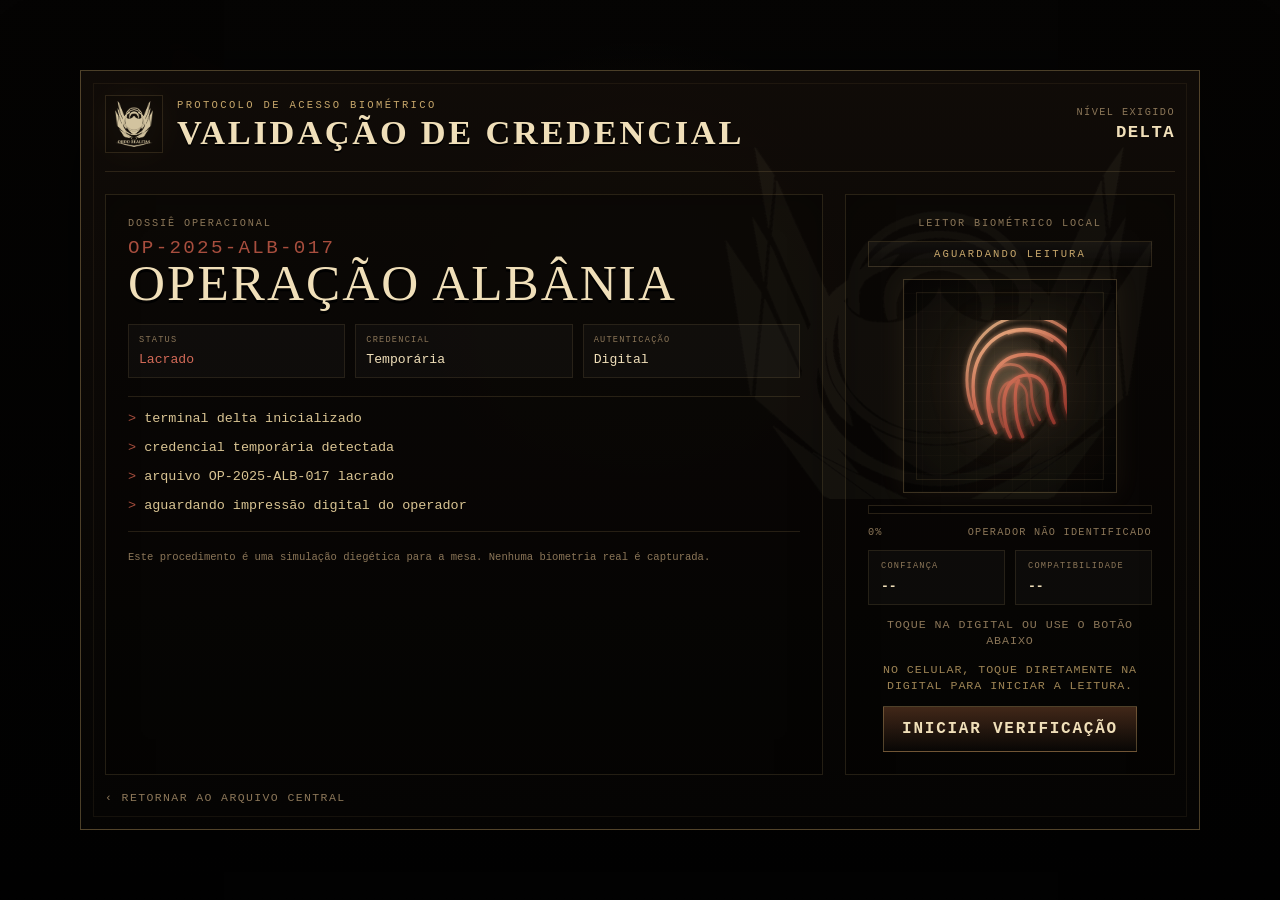
==== commit 5a26edc7: "Add files via upload" ====
--- a/arquivos/operacao-albania/index.html
+++ b/arquivos/operacao-albania/index.html
@@ -10,8 +10,8 @@
     *{box-sizing:border-box;-webkit-tap-highlight-color:transparent} html,body{height:100%;overscroll-behavior:none;-webkit-text-size-adjust:100%} body{margin:0;background:#050403;color:var(--gold2);font-family:Georgia,'Times New Roman',serif;overflow:hidden;touch-action:manipulation}
     body:before{content:"";position:fixed;inset:0;background:radial-gradient(circle at 50% 42%, rgba(199,167,107,.09), transparent 34%),linear-gradient(90deg,rgba(0,0,0,.82),transparent 21%,transparent 79%,rgba(0,0,0,.82)),var(--desk, url('backgrounds/mesa.webp')) center/cover no-repeat;filter:brightness(.54) saturate(.86);z-index:-4}
     body:after{content:"";position:fixed;inset:0;background:repeating-linear-gradient(0deg,rgba(255,255,255,.025) 0 1px,transparent 1px 4px),repeating-radial-gradient(circle at 20% 30%,rgba(255,255,255,.035) 0 1px,transparent 1px 5px),linear-gradient(rgba(0,0,0,.08),rgba(0,0,0,.26));opacity:.31;z-index:-3;pointer-events:none}.vignette{position:fixed;inset:0;background:radial-gradient(ellipse at center,transparent 40%,rgba(0,0,0,.77));pointer-events:none;z-index:20}
-    button,a{font:inherit}.progress{position:fixed;top:var(--bar-h);left:0;height:2px;background:linear-gradient(90deg,var(--gold),var(--red));width:10%;z-index:58;box-shadow:0 0 18px rgba(199,167,107,.35);transition:width .28s ease}.topbar{position:fixed;top:0;left:0;right:0;height:var(--bar-h);display:grid;grid-template-columns:1fr auto 1fr;align-items:center;padding:0 clamp(12px,3vw,46px);z-index:60;background:linear-gradient(180deg,rgba(6,5,3,.9),rgba(6,5,3,.54));border-bottom:1px solid var(--line2);backdrop-filter:blur(8px);transition:opacity .42s ease, transform .42s ease}.ui-hidden .topbar{opacity:0;transform:translateY(-100%);pointer-events:none}.ui-hidden .progress{opacity:.28}.topbar:hover,.menu-open .topbar{opacity:1!important;transform:none!important;pointer-events:auto!important}.bar-left,.bar-center,.bar-right{display:flex;align-items:center;gap:12px}.bar-center{justify-content:center}.bar-right{justify-content:flex-end}.navbtn,.textbtn{border:0;background:transparent;color:var(--gold2);padding:9px 10px;cursor:pointer;letter-spacing:.08em;text-transform:uppercase;line-height:1}.textbtn{font-size:.78rem;color:var(--gold)}.navbtn{font-size:1.7rem;color:var(--gold)}.navbtn:hover,.textbtn:hover{color:#fff;text-shadow:0 0 18px rgba(199,167,107,.55)}.count{min-width:82px;text-align:center;letter-spacing:.12em;color:var(--gold2)}
-    .top-reveal-zone{position:fixed;top:0;left:0;right:0;height:18px;z-index:59;background:transparent}.mobile-ui .top-reveal-zone{display:none}.page-caption,.uv-chip{display:none!important}.mobile-ui .topbar,.mobile-ui .progress,.mobile-ui .dots{opacity:1!important;transform:none!important;pointer-events:auto!important}.mobile-ui .topbar{background:linear-gradient(180deg,rgba(6,5,3,.96),rgba(6,5,3,.78))}.mobile-ui .progress{opacity:.9}.mobile-ui .dots{opacity:.78}
+    button,a{font:inherit}.progress{position:fixed;top:var(--bar-h);left:0;height:2px;background:linear-gradient(90deg,var(--gold),var(--red));width:10%;z-index:58;box-shadow:0 0 18px rgba(199,167,107,.35);transition:width .28s ease,opacity .42s ease,transform .42s ease}.topbar{position:fixed;top:0;left:0;right:0;height:var(--bar-h);display:grid;grid-template-columns:1fr auto 1fr;align-items:center;padding:0 clamp(12px,3vw,46px);z-index:60;background:linear-gradient(180deg,rgba(6,5,3,.9),rgba(6,5,3,.54));border-bottom:1px solid var(--line2);backdrop-filter:blur(8px);transition:opacity .42s ease, transform .42s ease}.ui-hidden .topbar{opacity:0;transform:translateY(-100%);pointer-events:none}.ui-hidden .progress{opacity:0;transform:translateY(calc(-1 * var(--bar-h) - 8px))}.topbar:hover,.menu-open .topbar{opacity:1!important;transform:none!important;pointer-events:auto!important}.bar-left,.bar-center,.bar-right{display:flex;align-items:center;gap:12px}.bar-center{justify-content:center}.bar-right{justify-content:flex-end}.navbtn,.textbtn{border:0;background:transparent;color:var(--gold2);padding:9px 10px;cursor:pointer;letter-spacing:.08em;text-transform:uppercase;line-height:1}.textbtn{font-size:.78rem;color:var(--gold)}.navbtn{font-size:1.7rem;color:var(--gold)}.navbtn:hover,.textbtn:hover{color:#fff;text-shadow:0 0 18px rgba(199,167,107,.55)}.count{min-width:82px;text-align:center;letter-spacing:.12em;color:var(--gold2)}
+    .top-reveal-zone{position:fixed;top:0;left:0;right:0;height:18px;z-index:59;background:transparent}.mobile-ui .top-reveal-zone{display:none}.page-caption,.uv-chip{display:none!important}.mobile-ui .topbar,.mobile-ui .progress,.mobile-ui .dots{opacity:1!important;transform:none!important;pointer-events:auto!important}.mobile-ui .topbar{background:linear-gradient(180deg,rgba(6,5,3,.96),rgba(6,5,3,.78))}.mobile-ui .progress{opacity:.9!important;transform:none!important}.mobile-ui .dots{opacity:.78}
     .stage{height:100%;width:100%;display:grid;place-items:center;padding:86px 24px 34px;position:relative;cursor:default;touch-action:none;overflow:hidden}.stage::before{content:"";position:absolute;inset:0;background:radial-gradient(circle at 50% 48%,rgba(255,245,223,.04),transparent 34%),linear-gradient(180deg,rgba(255,255,255,.018),transparent 28%,transparent 72%,rgba(0,0,0,.16));pointer-events:none;z-index:0}.page-wrap{position:relative;display:inline-block;transform-origin:center center;will-change:transform;cursor:grab;transition:transform .06s linear;perspective:1200px;touch-action:none;user-select:none;-webkit-user-select:none;-webkit-user-drag:none}.page-wrap::before{content:"";position:absolute;inset:-10px;border-radius:12px;background:radial-gradient(circle at 50% 40%,rgba(255,244,218,.06),transparent 56%),linear-gradient(180deg,rgba(255,255,255,.03),rgba(0,0,0,.12));filter:blur(14px);opacity:.44;pointer-events:none;z-index:0}.page-wrap::after{content:"";position:absolute;top:3%;bottom:4%;width:28%;left:-18%;border-radius:50%;background:linear-gradient(90deg,transparent,rgba(255,248,232,.22),transparent);opacity:0;transform:translateX(0) skewX(-12deg);filter:blur(12px);pointer-events:none;z-index:4;mix-blend-mode:screen}.page-wrap.turn-left::after,.page-wrap.turn-right::after{opacity:.78;transition:transform .35s cubic-bezier(.2,.7,.1,1),opacity .35s ease}.page-wrap.turn-left::after{transform:translateX(330%) skewX(-12deg)}.page-wrap.turn-right::after{transform:translateX(360%) skewX(-12deg)}.page-wrap.dragging{cursor:grabbing}.page{display:block;max-width:min(66vw,820px);max-height:calc(100vh - 124px);object-fit:contain;box-shadow:0 30px 90px rgba(0,0,0,.58),0 0 55px rgba(224,198,141,.10);border-radius:4px;user-select:none;-webkit-user-select:none;-webkit-user-drag:none;filter:brightness(1.14) contrast(1.035) saturate(1.02);transition:opacity .26s ease, transform .26s cubic-bezier(.2,.7,.1,1), filter .26s ease}.page.turning{opacity:.04;transform:translateX(var(--turn-x,26px)) rotateY(var(--turn-rot,3deg)) scale(.98);filter:blur(1.4px) brightness(.72)}.turn-overlay{position:fixed;inset:0;pointer-events:none;z-index:44;opacity:0;background:radial-gradient(circle at 50% 50%,rgba(255,248,229,.08),transparent 28%),linear-gradient(90deg,rgba(0,0,0,.22),transparent 18%,transparent 82%,rgba(0,0,0,.22));mix-blend-mode:screen;transition:opacity .22s ease}.page-flipping .turn-overlay{opacity:1}.dots{position:fixed;top:72px;left:50%;transform:translateX(-50%);display:flex;gap:8px;z-index:42;transition:opacity .35s}.dot{width:5px;height:5px;border-radius:50%;background:rgba(199,167,107,.3)}.dot.active{background:var(--gold2);box-shadow:0 0 14px rgba(199,167,107,.7)}.ui-hidden .dots{opacity:.15}.side-hit{position:fixed;top:50%;transform:translateY(-50%);height:96px;width:34px;border:1px solid var(--line2);background:rgba(11,8,5,.42);color:var(--gold);z-index:38;cursor:pointer;transition:.2s}.side-hit.left{left:34px}.side-hit.right{right:34px}.side-hit:hover{border-color:var(--line);background:rgba(35,24,15,.68)}.side-hit span{font-size:1.8rem}.ui-hidden .side-hit{opacity:.3}
     .drawer{position:fixed;top:0;bottom:0;left:0;width:min(390px,88vw);z-index:70;background:linear-gradient(180deg,rgba(14,10,7,.97),rgba(6,5,3,.98));border-right:1px solid var(--line);box-shadow:30px 0 80px rgba(0,0,0,.5);transform:translateX(-102%);transition:transform .28s ease;padding:82px 22px 24px;overflow:auto}.drawer.right{left:auto;right:0;border-right:0;border-left:1px solid var(--line);transform:translateX(102%)}.drawer.open{transform:translateX(0)}.drawer h2{margin:0 0 22px;letter-spacing:.14em;text-transform:uppercase;color:var(--gold2);font-size:1.45rem}.close{position:absolute;top:18px;right:18px;border:1px solid var(--line2);background:rgba(0,0,0,.25);color:var(--gold);padding:8px 12px;cursor:pointer}.index-list{display:grid;gap:8px}.index-item{display:grid;grid-template-columns:42px 1fr;gap:10px;text-align:left;border:1px solid rgba(199,167,107,.13);background:rgba(255,255,255,.025);color:var(--gold2);padding:12px;cursor:pointer}.index-item.active{border-color:var(--line);background:rgba(75,50,27,.42)}.num{font-family:var(--mono);color:var(--gold)}.trans-title{color:var(--gold);letter-spacing:.08em;margin-bottom:14px}.trans-body{line-height:1.66;color:#cbb996}.trans-body ul{padding-left:20px}.panel-actions{display:grid;gap:10px;margin-top:20px}.panel-actions a,.panel-actions button,.more-item{border:1px solid var(--line2);background:rgba(0,0,0,.26);color:var(--gold2);padding:12px;text-align:left;text-decoration:none;cursor:pointer}.panel-actions a:hover,.panel-actions button:hover,.more-item:hover{border-color:var(--line);color:#fff}
     .popover{position:fixed;right:46px;top:66px;z-index:75;width:310px;border:1px solid var(--line);background:rgba(10,7,5,.95);box-shadow:0 26px 80px rgba(0,0,0,.55);padding:16px;display:none}.popover.open{display:block}.zoom-row{display:grid;grid-template-columns:repeat(3,1fr);gap:8px;margin-bottom:14px}.zoom-row button{border:1px solid var(--line2);background:rgba(255,255,255,.035);color:var(--gold2);padding:10px;cursor:pointer}.zoom-range{width:100%;accent-color:#b65a48}.zoom-meta{font-family:var(--mono);font-size:.76rem;color:var(--muted);margin-top:10px;line-height:1.45}.more-pop{display:none;grid-template-columns:1fr;gap:8px}.more-pop.open{display:grid}.more-item{width:100%}.more-label{margin-top:4px;margin-bottom:2px;font-family:var(--mono);font-size:.68rem;letter-spacing:.14em;text-transform:uppercase;color:var(--muted)}.uv-presets{display:grid;grid-template-columns:1fr 1fr;gap:8px}.uv-preset{text-align:center}.uv-preset.active{border-color:var(--line);background:rgba(75,50,27,.42);color:#fff;box-shadow:0 0 18px rgba(199,167,107,.12)}
@@ -132,7 +132,7 @@
   page:{src:'audio/page-turn.mp3',volume:.42},
   uvSwitch:{src:'audio/uv-switch.mp3',volume:.48},
   uvHum:{src:'audio/uv-hum.mp3',volume:.075,loop:true},
-  ambient:{src:'audio/ambient-base.mp3',volume:.13,loop:true},
+  ambient:{src:'audio/ambient-base.mp3',volume:.48,loop:true},
   authSuccess:{src:'audio/auth-success.mp3',volume:.58},
   error:{src:'audio/ui-error.mp3',volume:.42}
 };
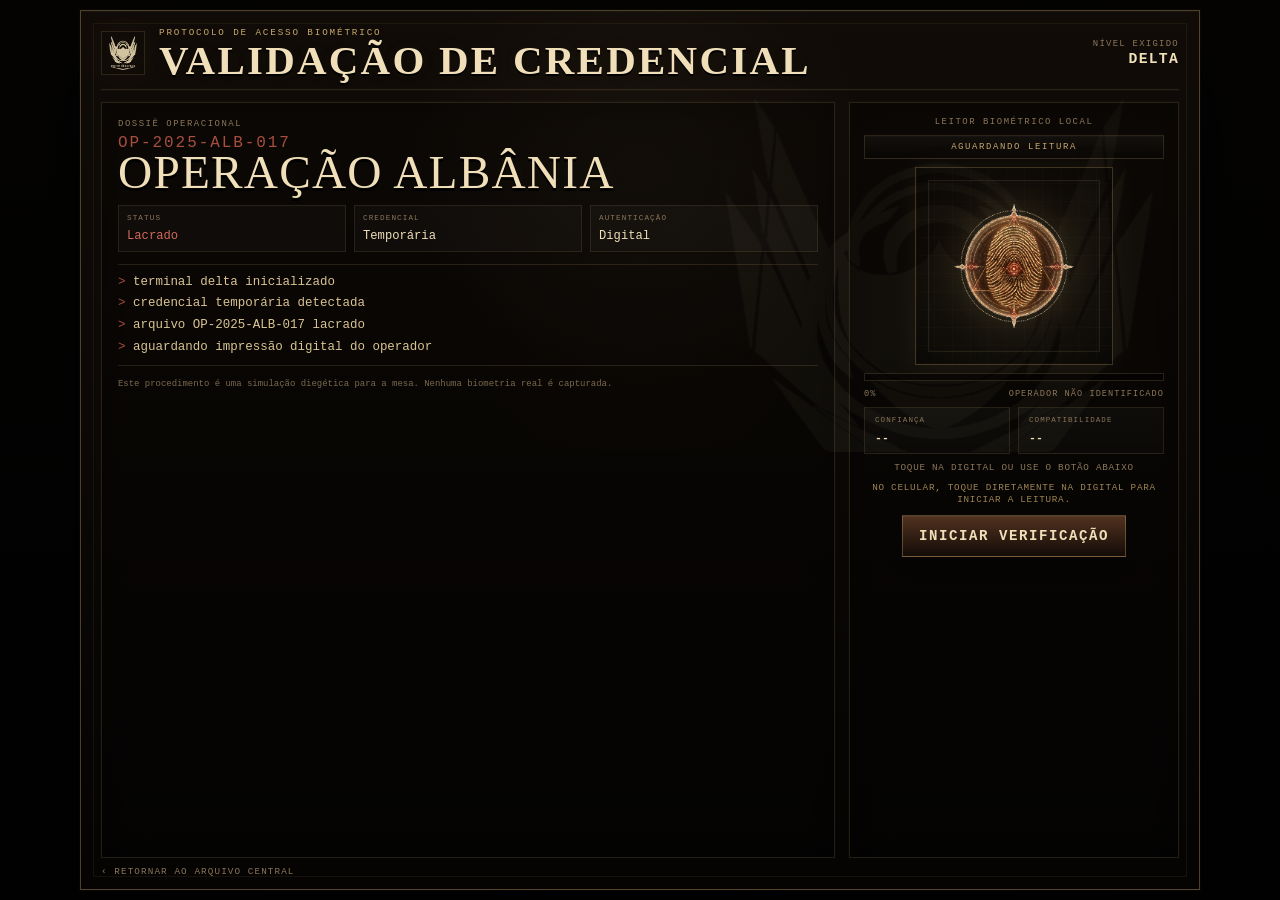
==== commit a502fc53: "Add files via upload" ====
--- a/arquivos/operacao-albania/index.html
+++ b/arquivos/operacao-albania/index.html
@@ -5,46 +5,7 @@
   <meta name="viewport" content="width=device-width, initial-scale=1, maximum-scale=1, viewport-fit=cover" />
   <title>OP-2025-ALB-017 — Operação Albânia</title>
   <meta name="theme-color" content="#050403" />
-  <style>
-    :root{--gold:#c7a76b;--gold2:#f0dfb9;--muted:#8b7658;--line:rgba(199,167,107,.36);--line2:rgba(199,167,107,.16);--bg:#050403;--panel:rgba(13,10,7,.84);--red:#a84e3e;--shadow:0 30px 95px rgba(0,0,0,.62);--bar-h:58px;--mono:'Courier New',monospace}
-    *{box-sizing:border-box;-webkit-tap-highlight-color:transparent} html,body{height:100%;overscroll-behavior:none;-webkit-text-size-adjust:100%} body{margin:0;background:#050403;color:var(--gold2);font-family:Georgia,'Times New Roman',serif;overflow:hidden;touch-action:manipulation}
-    body:before{content:"";position:fixed;inset:0;background:radial-gradient(circle at 50% 42%, rgba(199,167,107,.09), transparent 34%),linear-gradient(90deg,rgba(0,0,0,.82),transparent 21%,transparent 79%,rgba(0,0,0,.82)),var(--desk, url('backgrounds/mesa.webp')) center/cover no-repeat;filter:brightness(.54) saturate(.86);z-index:-4}
-    body:after{content:"";position:fixed;inset:0;background:repeating-linear-gradient(0deg,rgba(255,255,255,.025) 0 1px,transparent 1px 4px),repeating-radial-gradient(circle at 20% 30%,rgba(255,255,255,.035) 0 1px,transparent 1px 5px),linear-gradient(rgba(0,0,0,.08),rgba(0,0,0,.26));opacity:.31;z-index:-3;pointer-events:none}.vignette{position:fixed;inset:0;background:radial-gradient(ellipse at center,transparent 40%,rgba(0,0,0,.77));pointer-events:none;z-index:20}
-    button,a{font:inherit}.progress{position:fixed;top:var(--bar-h);left:0;height:2px;background:linear-gradient(90deg,var(--gold),var(--red));width:10%;z-index:58;box-shadow:0 0 18px rgba(199,167,107,.35);transition:width .28s ease,opacity .42s ease,transform .42s ease}.topbar{position:fixed;top:0;left:0;right:0;height:var(--bar-h);display:grid;grid-template-columns:1fr auto 1fr;align-items:center;padding:0 clamp(12px,3vw,46px);z-index:60;background:linear-gradient(180deg,rgba(6,5,3,.9),rgba(6,5,3,.54));border-bottom:1px solid var(--line2);backdrop-filter:blur(8px);transition:opacity .42s ease, transform .42s ease}.ui-hidden .topbar{opacity:0;transform:translateY(-100%);pointer-events:none}.ui-hidden .progress{opacity:0;transform:translateY(calc(-1 * var(--bar-h) - 8px))}.topbar:hover,.menu-open .topbar{opacity:1!important;transform:none!important;pointer-events:auto!important}.bar-left,.bar-center,.bar-right{display:flex;align-items:center;gap:12px}.bar-center{justify-content:center}.bar-right{justify-content:flex-end}.navbtn,.textbtn{border:0;background:transparent;color:var(--gold2);padding:9px 10px;cursor:pointer;letter-spacing:.08em;text-transform:uppercase;line-height:1}.textbtn{font-size:.78rem;color:var(--gold)}.navbtn{font-size:1.7rem;color:var(--gold)}.navbtn:hover,.textbtn:hover{color:#fff;text-shadow:0 0 18px rgba(199,167,107,.55)}.count{min-width:82px;text-align:center;letter-spacing:.12em;color:var(--gold2)}
-    .top-reveal-zone{position:fixed;top:0;left:0;right:0;height:18px;z-index:59;background:transparent}.mobile-ui .top-reveal-zone{display:none}.page-caption,.uv-chip{display:none!important}.mobile-ui .topbar,.mobile-ui .progress,.mobile-ui .dots{opacity:1!important;transform:none!important;pointer-events:auto!important}.mobile-ui .topbar{background:linear-gradient(180deg,rgba(6,5,3,.96),rgba(6,5,3,.78))}.mobile-ui .progress{opacity:.9!important;transform:none!important}.mobile-ui .dots{opacity:.78}
-    .stage{height:100%;width:100%;display:grid;place-items:center;padding:86px 24px 34px;position:relative;cursor:default;touch-action:none;overflow:hidden}.stage::before{content:"";position:absolute;inset:0;background:radial-gradient(circle at 50% 48%,rgba(255,245,223,.04),transparent 34%),linear-gradient(180deg,rgba(255,255,255,.018),transparent 28%,transparent 72%,rgba(0,0,0,.16));pointer-events:none;z-index:0}.page-wrap{position:relative;display:inline-block;transform-origin:center center;will-change:transform;cursor:grab;transition:transform .06s linear;perspective:1200px;touch-action:none;user-select:none;-webkit-user-select:none;-webkit-user-drag:none}.page-wrap::before{content:"";position:absolute;inset:-10px;border-radius:12px;background:radial-gradient(circle at 50% 40%,rgba(255,244,218,.06),transparent 56%),linear-gradient(180deg,rgba(255,255,255,.03),rgba(0,0,0,.12));filter:blur(14px);opacity:.44;pointer-events:none;z-index:0}.page-wrap::after{content:"";position:absolute;top:3%;bottom:4%;width:28%;left:-18%;border-radius:50%;background:linear-gradient(90deg,transparent,rgba(255,248,232,.22),transparent);opacity:0;transform:translateX(0) skewX(-12deg);filter:blur(12px);pointer-events:none;z-index:4;mix-blend-mode:screen}.page-wrap.turn-left::after,.page-wrap.turn-right::after{opacity:.78;transition:transform .35s cubic-bezier(.2,.7,.1,1),opacity .35s ease}.page-wrap.turn-left::after{transform:translateX(330%) skewX(-12deg)}.page-wrap.turn-right::after{transform:translateX(360%) skewX(-12deg)}.page-wrap.dragging{cursor:grabbing}.page{display:block;max-width:min(66vw,820px);max-height:calc(100vh - 124px);object-fit:contain;box-shadow:0 30px 90px rgba(0,0,0,.58),0 0 55px rgba(224,198,141,.10);border-radius:4px;user-select:none;-webkit-user-select:none;-webkit-user-drag:none;filter:brightness(1.14) contrast(1.035) saturate(1.02);transition:opacity .26s ease, transform .26s cubic-bezier(.2,.7,.1,1), filter .26s ease}.page.turning{opacity:.04;transform:translateX(var(--turn-x,26px)) rotateY(var(--turn-rot,3deg)) scale(.98);filter:blur(1.4px) brightness(.72)}.turn-overlay{position:fixed;inset:0;pointer-events:none;z-index:44;opacity:0;background:radial-gradient(circle at 50% 50%,rgba(255,248,229,.08),transparent 28%),linear-gradient(90deg,rgba(0,0,0,.22),transparent 18%,transparent 82%,rgba(0,0,0,.22));mix-blend-mode:screen;transition:opacity .22s ease}.page-flipping .turn-overlay{opacity:1}.dots{position:fixed;top:72px;left:50%;transform:translateX(-50%);display:flex;gap:8px;z-index:42;transition:opacity .35s}.dot{width:5px;height:5px;border-radius:50%;background:rgba(199,167,107,.3)}.dot.active{background:var(--gold2);box-shadow:0 0 14px rgba(199,167,107,.7)}.ui-hidden .dots{opacity:.15}.side-hit{position:fixed;top:50%;transform:translateY(-50%);height:96px;width:34px;border:1px solid var(--line2);background:rgba(11,8,5,.42);color:var(--gold);z-index:38;cursor:pointer;transition:.2s}.side-hit.left{left:34px}.side-hit.right{right:34px}.side-hit:hover{border-color:var(--line);background:rgba(35,24,15,.68)}.side-hit span{font-size:1.8rem}.ui-hidden .side-hit{opacity:.3}
-    .drawer{position:fixed;top:0;bottom:0;left:0;width:min(390px,88vw);z-index:70;background:linear-gradient(180deg,rgba(14,10,7,.97),rgba(6,5,3,.98));border-right:1px solid var(--line);box-shadow:30px 0 80px rgba(0,0,0,.5);transform:translateX(-102%);transition:transform .28s ease;padding:82px 22px 24px;overflow:auto}.drawer.right{left:auto;right:0;border-right:0;border-left:1px solid var(--line);transform:translateX(102%)}.drawer.open{transform:translateX(0)}.drawer h2{margin:0 0 22px;letter-spacing:.14em;text-transform:uppercase;color:var(--gold2);font-size:1.45rem}.close{position:absolute;top:18px;right:18px;border:1px solid var(--line2);background:rgba(0,0,0,.25);color:var(--gold);padding:8px 12px;cursor:pointer}.index-list{display:grid;gap:8px}.index-item{display:grid;grid-template-columns:42px 1fr;gap:10px;text-align:left;border:1px solid rgba(199,167,107,.13);background:rgba(255,255,255,.025);color:var(--gold2);padding:12px;cursor:pointer}.index-item.active{border-color:var(--line);background:rgba(75,50,27,.42)}.num{font-family:var(--mono);color:var(--gold)}.trans-title{color:var(--gold);letter-spacing:.08em;margin-bottom:14px}.trans-body{line-height:1.66;color:#cbb996}.trans-body ul{padding-left:20px}.panel-actions{display:grid;gap:10px;margin-top:20px}.panel-actions a,.panel-actions button,.more-item{border:1px solid var(--line2);background:rgba(0,0,0,.26);color:var(--gold2);padding:12px;text-align:left;text-decoration:none;cursor:pointer}.panel-actions a:hover,.panel-actions button:hover,.more-item:hover{border-color:var(--line);color:#fff}
-    .popover{position:fixed;right:46px;top:66px;z-index:75;width:310px;border:1px solid var(--line);background:rgba(10,7,5,.95);box-shadow:0 26px 80px rgba(0,0,0,.55);padding:16px;display:none}.popover.open{display:block}.zoom-row{display:grid;grid-template-columns:repeat(3,1fr);gap:8px;margin-bottom:14px}.zoom-row button{border:1px solid var(--line2);background:rgba(255,255,255,.035);color:var(--gold2);padding:10px;cursor:pointer}.zoom-range{width:100%;accent-color:#b65a48}.zoom-meta{font-family:var(--mono);font-size:.76rem;color:var(--muted);margin-top:10px;line-height:1.45}.more-pop{display:none;grid-template-columns:1fr;gap:8px}.more-pop.open{display:grid}.more-item{width:100%}.more-label{margin-top:4px;margin-bottom:2px;font-family:var(--mono);font-size:.68rem;letter-spacing:.14em;text-transform:uppercase;color:var(--muted)}.uv-presets{display:grid;grid-template-columns:1fr 1fr;gap:8px}.uv-preset{text-align:center}.uv-preset.active{border-color:var(--line);background:rgba(75,50,27,.42);color:#fff;box-shadow:0 0 18px rgba(199,167,107,.12)}
-    .end-card{position:fixed;right:34px;bottom:30px;transform:translateX(26px);width:min(390px,36vw);border:1px solid var(--line);background:linear-gradient(180deg,rgba(18,13,9,.80),rgba(6,4,3,.86));box-shadow:0 28px 80px rgba(0,0,0,.55);z-index:46;text-align:left;padding:16px 18px;opacity:0;pointer-events:none;transition:.28s ease}.end-card.show{opacity:1;transform:translateX(0)}.end-card h3{margin:0 0 8px;text-transform:uppercase;letter-spacing:.15em;color:var(--gold2);font-size:1.02rem}.end-card p{margin:0;line-height:1.42;color:#d9c493;font-size:.9rem}.end-card strong{color:#fff}
-    @media (max-width:760px){:root{--bar-h:54px}.topbar{grid-template-columns:auto 1fr auto;padding:0 max(8px,env(safe-area-inset-left))}.bar-left .textbtn span,.bar-right .zoom-label{display:none}.bar-left,.bar-right{gap:4px}.textbtn,.navbtn{padding:8px 7px}.count{min-width:56px;font-size:.92rem}.stage{padding:76px 10px 32px}.page{max-width:96vw;max-height:calc(100svh - 112px)}.side-hit{display:none}.dots{top:62px;gap:6px}.dot{width:4px;height:4px}.popover{right:10px;left:10px;top:60px;width:auto}.end-card{bottom:18px;left:50%;right:auto;transform:translateX(-50%) translateY(20px);width:min(520px,92vw)}.end-card.show{transform:translateX(-50%) translateY(0)}.drawer{padding-top:66px}}
-
-    
-    .uv-canvas{position:absolute;inset:0;z-index:3;width:100%;height:100%;border-radius:4px;pointer-events:none;opacity:0;mix-blend-mode:screen;transition:opacity .14s ease;transform:translateZ(0);will-change:opacity,transform;contain:strict}
-    body.uv-on .uv-canvas{opacity:1}
-    .uv-layer{display:none}
-    body.uv-on .page{filter:none}
-    body.uv-on .page-wrap{filter:none}
-    .uv-flash{position:fixed;left:0;top:0;width:136px;height:136px;border-radius:50%;z-index:45;pointer-events:none;display:none;transform:translate3d(-999px,-999px,0);background:radial-gradient(circle,rgba(255,255,255,.15) 0 9%,rgba(218,237,255,.13) 13%,rgba(158,136,255,.14) 28%,rgba(78,49,187,.09) 48%,transparent 72%);box-shadow:0 0 14px rgba(174,220,255,.10),0 0 34px rgba(122,91,255,.09);mix-blend-mode:screen;will-change:transform}.uv-flash::before{content:"";position:absolute;inset:18%;border-radius:50%;border:1px solid rgba(238,245,255,.15)}.uv-flash::after{content:"UV";position:absolute;left:50%;top:50%;transform:translate3d(-50%,-50%,0);font-family:var(--mono);font-size:.52rem;letter-spacing:.24em;color:rgba(244,241,255,.32);text-shadow:0 0 8px rgba(214,225,255,.18)}body.uv-on .uv-flash{display:block}body.uv-on .stage{cursor:none}.uv-chip{position:fixed;left:50%;bottom:22px;transform:translateX(-50%);z-index:46;border:1px solid rgba(161,118,255,.24);background:linear-gradient(180deg,rgba(10,8,24,.78),rgba(4,4,12,.74));color:#f1e9ff;font-family:var(--mono);letter-spacing:.14em;text-transform:uppercase;font-size:.62rem;padding:8px 11px;opacity:0;pointer-events:none;transition:.18s ease;text-shadow:0 0 8px rgba(161,118,255,.24);box-shadow:0 0 16px rgba(58,28,140,.09)}body.uv-on .uv-chip{opacity:.9}
-
-    /* FIX: estilos-base da tela de verificação biométrica.
-       Na V32 eles ficaram só dentro do @media mobile, então a autenticação
-       aparecia sem layout e empurrava/ocultava as páginas do dossiê. */
-    .auth-gate{position:fixed;inset:0;z-index:100;display:flex;align-items:center;justify-content:center;padding:24px;background:radial-gradient(circle at 50% 35%,rgba(199,167,107,.10),transparent 32%),linear-gradient(180deg,rgba(5,4,3,.96),rgba(2,2,2,.985));backdrop-filter:blur(8px);transition:opacity .55s ease,visibility .55s ease;overflow:auto}.auth-gate.hide{opacity:0;visibility:hidden;pointer-events:none}.auth-panel{width:min(1120px,calc(100vw - 42px));min-height:min(650px,calc(100svh - 44px));position:relative;overflow:hidden;border:1px solid var(--line);background:linear-gradient(180deg,rgba(17,12,8,.94),rgba(5,4,3,.96));box-shadow:var(--shadow);padding:24px}.auth-panel::before{content:"";position:absolute;inset:12px;border:1px solid rgba(199,167,107,.08);pointer-events:none}.auth-watermark{position:absolute;right:4%;top:10%;width:min(430px,38vw);opacity:.045;filter:sepia(1);pointer-events:none}.auth-head{position:relative;z-index:1;display:flex;align-items:center;justify-content:space-between;gap:18px;padding-bottom:18px;border-bottom:1px solid var(--line2)}.auth-brand{display:flex;align-items:center;gap:14px}.auth-logo{width:58px;height:58px;object-fit:contain;opacity:.94;filter:drop-shadow(0 0 18px rgba(199,167,107,.14));border:1px solid rgba(199,167,107,.18);background:rgba(0,0,0,.16);padding:5px;transform:none}.auth-title{display:grid;gap:4px}.auth-kicker{font-family:var(--mono);font-size:.66rem;letter-spacing:.22em;text-transform:uppercase;color:var(--gold)}.auth-title h1{margin:0;color:var(--gold2);font-size:2.15rem;line-height:1;text-transform:uppercase;letter-spacing:.08em;text-shadow:0 2px 0 #000}.auth-status{font-family:var(--mono);font-size:.64rem;letter-spacing:.14em;text-transform:uppercase;color:var(--muted);display:grid;text-align:right;gap:5px}.auth-status strong{color:var(--gold2);font-size:1.08rem}.auth-grid{position:relative;z-index:1;display:grid;grid-template-columns:minmax(0,1fr) 330px;gap:22px;margin-top:22px}.auth-info,.auth-reader{border:1px solid var(--line2);background:rgba(0,0,0,.24);box-shadow:inset 0 0 35px rgba(0,0,0,.24)}.auth-info{padding:22px;display:grid;align-content:start;gap:18px}.auth-info-label,.reader-label{font-family:var(--mono);font-size:.64rem;letter-spacing:.18em;text-transform:uppercase;color:var(--muted)}.auth-op-code{font-family:var(--mono);font-size:1.2rem;letter-spacing:.12em;color:var(--red);margin-top:8px}.auth-op-title{font-size:clamp(2.2rem,4vw,4.35rem);line-height:.92;text-transform:uppercase;letter-spacing:.04em;color:var(--gold2);text-shadow:0 3px 0 #000}.auth-meta{display:grid;grid-template-columns:repeat(3,1fr);gap:10px}.auth-meta div{border:1px solid rgba(199,167,107,.13);padding:10px;background:rgba(255,255,255,.025)}.auth-meta small{display:block;font-family:var(--mono);font-size:.54rem;letter-spacing:.14em;text-transform:uppercase;color:var(--muted);margin-bottom:4px}.auth-meta span{font-family:var(--mono);font-size:.82rem;color:var(--gold2)}.auth-meta .red{color:#d36a58}.auth-lines{min-height:136px;border-top:1px solid var(--line2);border-bottom:1px solid var(--line2);padding:12px 0;display:grid;gap:6px;font-family:var(--mono);font-size:.84rem;color:#d9c493;line-height:1.45}.auth-lines div::before{content:"> ";color:var(--red)}.auth-lines .ok{color:#d8efad;text-shadow:0 0 16px rgba(169,189,128,.25)}.auth-tip{font-family:var(--mono);font-size:.66rem;line-height:1.5;color:var(--muted)}.auth-reader{padding:22px;display:grid;justify-items:center;align-content:center;gap:12px;text-align:center}.auth-state{font-family:var(--mono);font-size:.66rem;letter-spacing:.2em;text-transform:uppercase;color:var(--gold);padding:6px 10px;border:1px solid rgba(199,167,107,.18);background:linear-gradient(180deg,rgba(255,255,255,.03),rgba(0,0,0,.18));min-width:100%;text-align:center}.finger-frame{width:214px;height:214px;position:relative;display:grid;place-items:center;border:1px solid rgba(199,167,107,.28);background:radial-gradient(circle,rgba(199,167,107,.07),rgba(0,0,0,.22));cursor:pointer;overflow:hidden}.finger-frame::before{content:"";position:absolute;inset:12px;border:1px solid rgba(199,167,107,.12)}.finger-frame.ready{box-shadow:0 0 24px rgba(199,167,107,.08),inset 0 0 44px rgba(0,0,0,.32)}.finger-frame.scanning{border-color:rgba(211,106,88,.65);box-shadow:0 0 32px rgba(168,78,62,.22),inset 0 0 48px rgba(168,78,62,.08)}.finger-frame.ok{border-color:rgba(216,239,173,.58);box-shadow:0 0 36px rgba(143,174,99,.24),inset 0 0 52px rgba(143,174,99,.08)}.finger-frame img{width:132px;height:132px;object-fit:contain;position:relative;z-index:2;filter:drop-shadow(0 0 18px rgba(199,167,107,.18))}.reader-grid{position:absolute;inset:0;background:repeating-linear-gradient(90deg,rgba(199,167,107,.05) 0 1px,transparent 1px 18px),repeating-linear-gradient(0deg,rgba(199,167,107,.05) 0 1px,transparent 1px 18px);opacity:.45}.reader-rings{position:absolute;inset:0;display:grid;place-items:center;pointer-events:none;z-index:1}.reader-rings span{position:absolute;border-radius:50%;border:1px solid rgba(199,167,107,.18);opacity:0;transform:scale(.72)}.reader-rings span:nth-child(1){width:108px;height:108px}.reader-rings span:nth-child(2){width:146px;height:146px}.reader-rings span:nth-child(3){width:182px;height:182px}.finger-frame.ready .reader-rings span{animation:ring 3.4s ease-out infinite}.finger-frame.ready .reader-rings span:nth-child(2){animation-delay:1.1s}.finger-frame.ready .reader-rings span:nth-child(3){animation-delay:2.2s}.finger-frame.scanning .reader-rings span{border-color:rgba(211,106,88,.34);animation:ringScan 1.2s ease-out infinite}.finger-frame.scanning .reader-rings span:nth-child(2){animation-delay:.2s}.finger-frame.scanning .reader-rings span:nth-child(3){animation-delay:.4s}.finger-frame.ok .reader-rings span{border-color:rgba(216,239,173,.36);animation:ringOk 1.5s ease-out infinite}.finger-frame.ok .reader-rings span:nth-child(2){animation-delay:.18s}.finger-frame.ok .reader-rings span:nth-child(3){animation-delay:.36s}@keyframes ring{0%{opacity:0;transform:scale(.72)}20%{opacity:.22}100%{opacity:0;transform:scale(1.08)}}@keyframes ringScan{0%{opacity:0;transform:scale(.7)}30%{opacity:.42}100%{opacity:0;transform:scale(1.16)}}@keyframes ringOk{0%{opacity:0;transform:scale(.76)}35%{opacity:.48}100%{opacity:0;transform:scale(1.12)}}.scanbar{position:absolute;left:12px;right:12px;top:-20%;height:22px;background:linear-gradient(180deg,transparent,rgba(211,106,88,.55),transparent);opacity:0;z-index:3}.finger-frame.scanning .scanbar{opacity:1;animation:scan 1.05s linear infinite}@keyframes scan{from{transform:translateY(0)}to{transform:translateY(250px)}}.auth-progress{width:100%;height:9px;border:1px solid rgba(199,167,107,.18);background:rgba(0,0,0,.35);overflow:hidden;position:relative}.auth-progress span{display:block;height:100%;width:0;background:linear-gradient(90deg,var(--red),var(--gold));transition:width .34s ease}.auth-progress.ok span{background:linear-gradient(90deg,#8fae63,#d8efad)}.auth-progress-meta{width:100%;display:flex;justify-content:space-between;gap:10px;font-family:var(--mono);font-size:.64rem;letter-spacing:.12em;text-transform:uppercase;color:var(--muted)}.auth-readouts{width:100%;display:grid;grid-template-columns:1fr 1fr;gap:10px}.auth-readout{border:1px solid rgba(199,167,107,.14);background:rgba(255,255,255,.024);padding:10px 12px;text-align:left}.auth-readout small{display:block;font-family:var(--mono);font-size:.54rem;letter-spacing:.14em;text-transform:uppercase;color:var(--muted);margin-bottom:5px}.auth-readout strong{font-family:var(--mono);font-size:.82rem;color:var(--gold2)}.auth-mini,.auth-touch{font-family:var(--mono);font-size:.73rem;letter-spacing:.08em;text-transform:uppercase;color:var(--muted);line-height:1.4}.auth-touch{color:var(--gold);opacity:.78}.auth-actions{display:flex;gap:10px}.auth-btn{min-width:220px;border:1px solid var(--line);background:linear-gradient(180deg,rgba(73,45,28,.88),rgba(9,7,5,.92));color:var(--gold2);padding:13px 18px;font-family:var(--mono);font-weight:700;letter-spacing:.11em;text-transform:uppercase;cursor:pointer}.auth-btn:hover{border-color:var(--gold2);filter:brightness(1.08)}.auth-btn:disabled{opacity:.72;cursor:wait}.access-stamp{position:absolute;right:26px;bottom:24px;z-index:3;border:2px solid rgba(216,239,173,.46);color:#d8efad;padding:10px 14px;font-family:var(--mono);font-size:.72rem;letter-spacing:.18em;text-transform:uppercase;transform:rotate(-8deg) scale(.92);opacity:0;transition:.2s ease;text-shadow:0 0 14px rgba(216,239,173,.25)}.access-stamp.show{opacity:1;transform:rotate(-8deg) scale(1)}.auth-back{position:relative;z-index:2;display:inline-block;margin-top:16px;font-family:var(--mono);font-size:.72rem;letter-spacing:.12em;text-transform:uppercase;color:var(--muted);text-decoration:none}.auth-back:hover{color:var(--gold2)}body.auth-locked .topbar,body.auth-locked .progress,body.auth-locked .dots,body.auth-locked .side-hit,body.auth-locked .stage,body.auth-locked .drawer,body.auth-locked .popover,body.auth-locked .end-card{pointer-events:none;filter:blur(1px) brightness(.55)}
-
-    @media(max-width:760px){.auth-gate{padding:10px;overflow:auto;align-items:start}.auth-panel{width:96vw;min-height:92svh;padding:16px;overflow:auto}.auth-head{align-items:flex-start}.auth-logo{width:48px;height:48px}.auth-status{display:none}.auth-grid{grid-template-columns:1fr;gap:14px}.auth-info{padding:14px}.auth-op-title{font-size:2.1rem}.auth-meta{grid-template-columns:1fr}.auth-reader{padding:14px}.finger-frame{width:176px;height:176px}.auth-actions{display:grid;width:100%}.auth-btn{width:100%;min-width:0}.auth-lines{min-height:auto}.auth-tip{display:none}.topbar{grid-template-columns:auto 1fr auto;padding:0 10px}.bar-left,.bar-right{gap:6px}.textbtn{font-size:.68rem;padding:8px 6px}.count{min-width:64px;font-size:.78rem}.stage{padding:68px 10px 18px}.page{max-width:calc(100vw - 24px);max-height:calc(100svh - 118px)}.side-hit{top:auto;bottom:14px;transform:none;height:42px;width:42px}.side-hit.left{left:10px}.side-hit.right{right:10px}.drawer{width:92vw;padding:76px 16px 20px}.popover{right:10px;left:10px;top:60px;width:auto}.end-card{left:10px;right:10px;bottom:64px;width:auto}.dots{top:60px}}@media(max-width:520px){.auth-panel{padding:14px;min-height:94svh}.auth-title h1{font-size:1.65rem}.auth-kicker{font-size:.58rem}.auth-op-code{font-size:1rem}.auth-op-title{font-size:1.65rem}.auth-lines{font-size:.72rem;line-height:1.45}.finger-frame{width:150px;height:150px}.finger-frame img{width:102px;height:102px}.auth-mini{font-size:.62rem}.access-stamp{right:14px;bottom:14px;font-size:.56rem;padding:8px 10px}.topbar{height:50px}.textbtn{font-size:.62rem;padding:8px 4px}.navbtn{font-size:1.35rem}.zoom-label{display:none}.count{min-width:54px;font-size:.74rem}.stage{padding:62px 8px 16px}.page{max-width:calc(100vw - 16px);max-height:calc(100svh - 106px)}.side-hit{bottom:10px;width:40px;height:40px}.end-card{bottom:58px}.uv-flash{width:124px;height:124px}.uv-chip{bottom:12px;font-size:.52rem;padding:7px 9px;max-width:calc(100vw - 18px);text-align:center;line-height:1.35}}
-
-
-    /* LAPIDAÇÃO FINAL PREMIUM: HUD cinematográfico, acesso dramático e microinterações */
-    .cinema-flash{position:fixed;inset:0;z-index:98;pointer-events:none;opacity:0;background:radial-gradient(circle at 50% 42%,rgba(216,239,173,.32),transparent 18%),radial-gradient(circle at 50% 42%,rgba(199,167,107,.18),transparent 34%),linear-gradient(90deg,transparent,rgba(255,255,255,.16),transparent);mix-blend-mode:screen;transform:scale(1.02);transition:opacity .55s ease,transform .55s ease}body.access-granted .cinema-flash{opacity:1;transform:scale(1)}
-    .page-caption{position:fixed;left:clamp(14px,3vw,42px);bottom:clamp(16px,3.4vw,38px);z-index:47;max-width:min(520px,calc(100vw - 28px));border:1px solid rgba(199,167,107,.24);background:linear-gradient(135deg,rgba(10,7,5,.76),rgba(20,13,8,.58));box-shadow:0 20px 60px rgba(0,0,0,.42),inset 0 0 0 1px rgba(255,255,255,.025);backdrop-filter:blur(9px);padding:12px 14px 12px 16px;opacity:0;transform:translate3d(-12px,10px,0);pointer-events:none;transition:opacity .38s ease,transform .38s cubic-bezier(.2,.7,.1,1)}.page-caption.show{opacity:.96;transform:translate3d(0,0,0)}.caption-kicker{display:flex;align-items:center;gap:8px;font-family:var(--mono);font-size:.58rem;letter-spacing:.18em;text-transform:uppercase;color:var(--muted)}.caption-kicker::before{content:"";width:7px;height:7px;border-radius:50%;background:#d36a58;box-shadow:0 0 12px rgba(211,106,88,.65)}.caption-title{margin-top:6px;font-size:1.18rem;line-height:1.02;text-transform:uppercase;letter-spacing:.08em;color:var(--gold2);text-shadow:0 2px 0 #000}.caption-meta{margin-top:7px;font-family:var(--mono);font-size:.64rem;letter-spacing:.09em;text-transform:uppercase;color:#b69d73;line-height:1.35}.ui-hidden .page-caption{opacity:.18;transform:translate3d(-10px,10px,0)}
-    .auth-gate.unlocking{background:radial-gradient(circle at 50% 46%,rgba(216,239,173,.16),transparent 26%),radial-gradient(circle at 50% 35%,rgba(199,167,107,.14),transparent 38%),linear-gradient(180deg,rgba(5,4,3,.96),rgba(2,2,2,.985))}.auth-gate.unlocking .auth-panel{box-shadow:0 0 0 1px rgba(216,239,173,.20),0 34px 120px rgba(0,0,0,.76),0 0 80px rgba(216,239,173,.12)}.auth-panel::after{content:"";position:absolute;inset:0;background:linear-gradient(115deg,transparent 0 41%,rgba(255,255,255,.035) 47%,transparent 54% 100%);transform:translateX(-120%);pointer-events:none}.auth-gate.unlocking .auth-panel::after{animation:authSheen .82s cubic-bezier(.2,.7,.1,1) 1}@keyframes authSheen{from{transform:translateX(-120%)}to{transform:translateX(120%)}}
-    .textbtn,.navbtn,.more-item,.index-item,.auth-btn{transition:transform .22s ease,border-color .22s ease,filter .22s ease,box-shadow .22s ease}.textbtn:hover,.navbtn:hover,.more-item:hover,.index-item:hover,.auth-btn:hover{transform:translateY(-1px)}.more-item:hover,.index-item:hover{box-shadow:0 12px 32px rgba(0,0,0,.25),0 0 18px rgba(199,167,107,.08)}.auth-btn:active,.more-item:active,.navbtn:active{transform:translateY(0) scale(.985)}
-    .uv-presets{position:relative}.uv-presets::before{content:"";position:absolute;inset:-6px;border:1px solid rgba(161,118,255,.10);pointer-events:none}.uv-preset.active{box-shadow:0 0 22px rgba(126,88,230,.14),inset 0 0 18px rgba(199,167,107,.045)}
-    body.uv-on .page-caption .caption-kicker::before{background:#a889ff;box-shadow:0 0 14px rgba(168,137,255,.75)}
-    @media(max-width:760px){.page-caption{left:10px;right:10px;bottom:64px;max-width:none;padding:10px 12px}.caption-title{font-size:.92rem}.caption-meta{font-size:.56rem}.auth-readouts{grid-template-columns:1fr}.auth-state{font-size:.56rem}}
-    @media(prefers-reduced-motion:reduce){.page-wrap::after,.turn-overlay,.cinema-flash,.reader-rings span,.scanbar,.auth-panel::after{animation:none!important;transition:none!important}.page-caption{transition:none}.page{transition:opacity .12s ease}}
-
-  </style>
+  <link rel="stylesheet" href="css/viewer.css" />
 </head>
 <body class="auth-locked">
 
@@ -88,8 +49,8 @@
           <div class="auth-state" id="authState">Aguardando leitura</div>
           <div class="finger-frame ready" id="authFingerFrame" role="button" tabindex="0" aria-label="Toque para iniciar a leitura biométrica">
             <span class="reader-grid" aria-hidden="true"></span>
-            <span class="reader-rings" aria-hidden="true"><span></span><span></span><span></span></span>
-            <img id="authFinger" src="../../assets/fingerprint.svg" alt="Leitor de impressão digital" />
+            <span class="reader-rings" aria-hidden="true"><span></span><span></span><span></span><span></span></span>
+            <img id="authFinger" src="../../assets/fingerprint-ordem.png" alt="Leitor de impressão digital" />
             <span class="scanbar" aria-hidden="true"></span>
           </div>
           <div class="auth-progress" id="authProgress"><span></span></div>
@@ -109,8 +70,18 @@
       <a class="auth-back" href="../../index.html">‹ retornar ao arquivo central</a>
     </div>
   </section>
+  <section class="cinematic-loader" id="cinematicLoader" aria-hidden="true" aria-label="Carregamento do dossiê">
+    <div class="loader-panel">
+      <div class="loader-kicker">sincronização pós-autenticação</div>
+      <h2 id="loaderTitle">Indexação do dossiê</h2>
+      <p id="loaderSubtitle">Preparando pacote visual em alta resolução.</p>
+      <div class="loader-bar" aria-hidden="true"><span id="loaderBar"></span></div>
+      <div class="loader-meta"><span id="loaderPercent">0%</span><span id="loaderCount">0/0 ativos</span></div>
+      <div class="loader-log" id="loaderLog"><div>aguardando liberação biométrica</div></div>
+    </div>
+  </section>
 
-  <div class="vignette" aria-hidden="true"></div><div class="turn-overlay" id="turnOverlay" aria-hidden="true"></div><div class="cinema-flash" id="cinemaFlash" aria-hidden="true"></div><div class="page-caption" id="pageCaption" aria-live="polite"></div><div class="top-reveal-zone" id="topRevealZone" aria-hidden="true"></div><div class="progress" id="progress"></div>
+  <div class="vignette" aria-hidden="true"></div><div class="system-toast" id="systemToast" role="status" aria-live="polite"></div><div class="turn-overlay" id="turnOverlay" aria-hidden="true"></div><div class="cinema-flash" id="cinemaFlash" aria-hidden="true"></div><div class="page-caption" id="pageCaption" aria-live="polite"></div><div class="top-reveal-zone" id="topRevealZone" aria-hidden="true"></div><div class="progress" id="progress"></div>
   <div class="topbar" id="topbar">
     <div class="bar-left"><button class="textbtn" id="openIndex">Índice</button><a class="textbtn" href="../../index.html" title="Voltar ao Arquivo Central">Arquivo</a></div>
     <div class="bar-center"><button class="navbtn" id="prev" aria-label="Página anterior">‹</button><div class="count" id="count">1 / 10</div><button class="navbtn" id="next" aria-label="Próxima página">›</button></div>
@@ -121,526 +92,31 @@
   <main class="stage" id="stage"><div class="page-wrap" id="pageWrap"><img class="page" id="pageImg" src="images/01-capa.webp" alt="Página 1 do dossiê" draggable="false" /><canvas class="uv-canvas" id="uvCanvas" aria-hidden="true"></canvas><div class="uv-layer" id="uvLayer" aria-hidden="true"></div></div></main><div class="uv-flash" id="uvFlash" aria-hidden="true"></div><div class="uv-chip" id="uvChip">Luz UV forense ativa · mova o cursor/toque sobre o documento</div>
   <aside class="drawer" id="indexDrawer" aria-label="Índice"><button class="close" data-close="indexDrawer">Fechar</button><h2>Índice</h2><div class="index-list" id="indexList"></div></aside>
   <aside class="drawer right" id="textDrawer" aria-label="Transcrição"><button class="close" data-close="textDrawer">Fechar</button><h2>Transcrição</h2><div id="transcription"></div><div class="panel-actions"><button id="downloadPage">Baixar página atual</button><button id="centerFromText">Centralizar documento</button></div></aside>
+  <aside class="drawer right findings-drawer" id="findingsDrawer" aria-label="Achados catalogados"><button class="close" data-close="findingsDrawer">Fechar</button><h2>Achados UV</h2><div class="drawer-summary" id="findingsSummary">Nenhum fragmento catalogado.</div><div id="findingsList" class="findings-list"></div><div class="panel-actions"><button id="clearFindings">Limpar achados</button><button id="jumpNextFinding">Próxima página com achado</button></div></aside>
+  <aside class="drawer right logs-drawer" id="logsDrawer" aria-label="Logs técnicos"><button class="close" data-close="logsDrawer">Fechar</button><h2>Logs do arquivo</h2><div class="drawer-summary" id="logsSummary">Sessão operacional ativa.</div><div id="technicalLogs" class="technical-logs"></div><div class="panel-actions"><button id="copyLogs">Copiar logs</button><button id="clearLogs">Limpar logs</button></div></aside>
   <div class="popover" id="zoomPop"><div class="zoom-row"><button data-zoom="1">100%</button><button data-zoom="2.5">250%</button><button data-zoom="5">500%</button></div><input class="zoom-range" id="zoomRange" type="range" min="0.45" max="6" value="1" step="0.01" /><div class="zoom-meta">Scroll sobre o documento: apenas zoom até 600%<br>Arraste com clique esquerdo ou botão do scroll para mover<br>Duplo clique: ajustar / aproximar</div></div>
-  <div class="popover more-pop" id="morePop"><button class="more-item" id="openText">Transcrição / modo leitura</button><button class="more-item" id="uvBtn">Luz UV: desligada</button><div class="more-label">Preset UV</div><div class="uv-presets"><button class="more-item uv-preset active" data-uv-mode="equilibrada">Equilibrada</button><button class="more-item uv-preset" data-uv-mode="discreta">Discreta</button><button class="more-item uv-preset" data-uv-mode="pericial">Pericial</button><button class="more-item uv-preset" data-uv-mode="cinematografica">Cinemática</button></div><button class="more-item" id="audioBtn">Áudio: ligado</button><button class="more-item" id="bgBtn">Trocar fundo</button><button class="more-item" id="fitView">Ajustar à tela</button><button class="more-item" id="resetView">Centralizar documento</button><button class="more-item" id="hideUiNow">Ocultar interface</button><button class="more-item" id="downloadPage2">Baixar página atual</button></div>
-  <div class="end-card" id="endCard"><h3>Equipe liberada</h3><p>A equipe está liberada para iniciar a operação. Mantenham comunicação ativa e evitem contato prolongado com manifestações desconhecidas. <strong>Boa sorte, agentes.</strong></p></div>
-<script>
-
-const authGate=document.getElementById('authGate'),authStart=document.getElementById('authStart'),authLog=document.getElementById('authLog'),authFinger=document.getElementById('authFinger'),authFrame=document.getElementById('authFingerFrame'),authProgress=document.getElementById('authProgress'),authMini=document.getElementById('authMini'),accessStamp=document.getElementById('accessStamp'),authState=document.getElementById('authState'),authPercent=document.getElementById('authPercent'),authStep=document.getElementById('authStep'),authConfidence=document.getElementById('authConfidence'),authMatch=document.getElementById('authMatch'); let authBusy=false;
-const SFX_CONFIG={
-  click:{src:'audio/ui-click.mp3',volume:.34},
-  page:{src:'audio/page-turn.mp3',volume:.42},
-  uvSwitch:{src:'audio/uv-switch.mp3',volume:.48},
-  uvHum:{src:'audio/uv-hum.mp3',volume:.075,loop:true},
-  ambient:{src:'audio/ambient-base.mp3',volume:.48,loop:true},
-  authSuccess:{src:'audio/auth-success.mp3',volume:.58},
-  error:{src:'audio/ui-error.mp3',volume:.42}
-};
-const sfxBank={};
-function getSfx(name){
-  const cfg=SFX_CONFIG[name];
-  if(!cfg||typeof Audio==='undefined')return null;
-  if(!sfxBank[name]){
-    const audio=new Audio(cfg.src);
-    audio.preload='auto';
-    audio.volume=cfg.volume;
-    audio.loop=!!cfg.loop;
-    sfxBank[name]=audio;
-  }
-  return sfxBank[name];
-}
-function playSfx(name,{volume=1,rate=1,loop=false,restart=true}={}){
-  if(muted)return false;
-  if(name!=='ambient')startAmbient();
-  const base=getSfx(name); if(!base)return false;
-  const cfg=SFX_CONFIG[name]||{};
-  try{
-    const audio=(loop||cfg.loop)?base:base.cloneNode(true);
-    audio.volume=Math.max(0,Math.min(1,(cfg.volume??.45)*volume));
-    audio.playbackRate=rate;
-    audio.loop=!!(loop||cfg.loop);
-    if(restart)audio.currentTime=0;
-    const result=audio.play();
-    if(result&&result.catch)result.catch(()=>{});
-    return true;
-  }catch(_){return false;}
-}
-let ambientStarted=false;
-function startAmbient(){
-  if(muted)return;
-  const audio=getSfx('ambient'); if(!audio)return;
-  try{
-    audio.loop=true;
-    audio.volume=SFX_CONFIG.ambient.volume;
-    const result=audio.play();
-    if(result&&result.then)result.then(()=>{ambientStarted=true}).catch(()=>{ambientStarted=false});
-    else ambientStarted=true;
-  }catch(_){ambientStarted=false;}
-}
-function pauseAmbient(){
-  const audio=sfxBank.ambient; if(!audio)return;
-  try{audio.pause()}catch(_){}
-}
-function stopSfx(name){
-  const audio=sfxBank[name]; if(!audio)return;
-  try{audio.pause();audio.currentTime=0}catch(_){}
-}
-function uvSound(on){
-  if(on){
-    playSfx('uvSwitch',{rate:1.03,volume:.9});
-    playSfx('uvHum',{loop:true,restart:false});
-  }else{
-    playSfx('uvSwitch',{rate:.82,volume:.68});
-    stopSfx('uvHum');
-  }
-}
-function successSound(){if(!playSfx('authSuccess',{volume:1}))authTone(820,.18,'sine',.04)}
-function errorSound(){if(!playSfx('error',{volume:.88}))tone(180,.07,'sawtooth',.025)}
-
-function authTone(freq=280,dur=.06,type='sine',vol=.032){if(muted)return;try{window.__authAudio=window.__authAudio||new (window.AudioContext||window.webkitAudioContext)();const o=window.__authAudio.createOscillator(),g=window.__authAudio.createGain();o.type=type;o.frequency.value=freq;g.gain.value=vol;o.connect(g);g.connect(window.__authAudio.destination);o.start();g.gain.exponentialRampToValueAtTime(.0001,window.__authAudio.currentTime+dur);o.stop(window.__authAudio.currentTime+dur)}catch(e){}}
-function unlockDossier(){document.body.classList.add('access-granted');authGate.classList.add('unlocking');authTone(520,.08,'triangle',.035);setTimeout(()=>authTone(760,.12,'sine',.042),90);setTimeout(()=>authTone(980,.16,'sine',.034),210);setTimeout(()=>{document.body.classList.remove('auth-locked');authGate.classList.add('hide');if(typeof showUi==='function')showUi(true);setTimeout(()=>{if(!isMobileUI)document.body.classList.add('ui-hidden')},1700)},360);setTimeout(()=>authGate.remove(),980);setTimeout(()=>document.body.classList.remove('access-granted'),900)}
-function setAuthLines(lines){authLog.innerHTML=lines.map(x=>`<div class="${x.cls||''}">${x.text}</div>`).join('')}
-function setAuthTelemetry(percent,step,confidence,match,state){authProgress.querySelector('span').style.width=percent+'%';authPercent.textContent=percent+'%';authStep.textContent=step;authConfidence.textContent=confidence;authMatch.textContent=match;authState.textContent=state}
-function runAuth(){if(authBusy)return;startAmbient();authBusy=true;authStart.disabled=true;authStart.textContent='Verificando...';authFrame.classList.remove('ready','ok');authFrame.classList.add('scanning');authFinger.src='../../assets/fingerprint.svg';authProgress.classList.remove('ok');setAuthTelemetry(0,'Preparando leitura','--','--','Leitura em preparação');authMini.textContent='Coletando impressão digital';accessStamp.classList.remove('show');authTone(130,.08,'sawtooth',.03);const steps=[
-  {text:'inicializando protocolo seguro',percent:12,step:'Canal seguro aberto',confidence:'12%',match:'--',state:'Inicializando'},
-  {text:'coletando impressão digital do operador',percent:29,step:'Digital capturada',confidence:'41%',match:'Traço parcial',state:'Capturando amostra'},
-  {text:'comparando padrão biométrico com credencial temporária',percent:47,step:'Comparando com credencial',confidence:'67%',match:'72.4%',state:'Comparando padrões'},
-  {text:'validando nível delta para OP-2025-ALB-017',percent:68,step:'Privilégio Delta em análise',confidence:'82%',match:'88.9%',state:'Validando acesso'},
-  {text:'removendo lacre operacional',percent:86,step:'Lacre operacional removido',confidence:'96%',match:'98.7%',state:'Liberando arquivo'},
-  {text:'ACESSO CONCEDIDO',percent:100,step:'Arquivo liberado',confidence:'99.8%',match:'Confirmado',state:'Acesso concedido',cls:'ok'}
-];setAuthLines([]);steps.forEach((item,i)=>setTimeout(()=>{setAuthTelemetry(item.percent,item.step,item.confidence,item.match,item.state);authLog.innerHTML+=`<div class="${item.cls||''}">${item.text}</div>`;authTone(230+i*55,.045,'triangle',.03);if(i===steps.length-1){authFrame.classList.remove('scanning');authFrame.classList.add('ok');authProgress.classList.add('ok');authFinger.src='../../assets/fingerprint-ok.svg';authMini.textContent='Arquivo liberado';authStart.textContent='Acesso concedido';accessStamp.classList.add('show');successSound();authGate.classList.add('unlocking');setTimeout(unlockDossier,1200)}},320+i*420))}
-authStart.addEventListener('click',runAuth);authFrame.addEventListener('click',runAuth);authFrame.addEventListener('touchend',e=>{e.preventDefault();runAuth()},{passive:false});authFrame.addEventListener('keydown',e=>{if(e.key==='Enter'||e.key===' '){e.preventDefault();runAuth()}});
-
-const pages=[['01-capa.webp','Capa'],['02-dados-missao.webp','Dados da missão'],['03-origem-contexto.webp','Origem e contexto'],['04-area-operacao.webp','Área de operação'],['05-lena-vasic.webp','Agente Lena Vasic'],['06-orest-krum.webp','Agente Orest Krum'],['07-danilo-ferre.webp','Agente Danilo Ferre'],['08-objetivos.webp','Objetivos'],['09-diretrizes.webp','Diretrizes'],['10-observacoes-finais.webp','Observações finais']];
-const trans=[['Capa','Relatório de missão OP-2025-ALB-017. Documento restrito, nível Delta.'],['Dados da missão','Resumo inicial da operação, nível de acesso e identificação do arquivo consultado.'],['Origem e contexto','Informações de contexto operacional e origem do caso.'],['Área de operação','Referências geográficas e área de atuação relacionada à Operação Albânia.'],['Agente Lena Vasic','Registro de agente com campo visual reservado para fotografia futura.'],['Agente Orest Krum','Registro de agente com campo visual reservado para fotografia futura.'],['Agente Danilo Ferre','Registro de agente com campo visual reservado para fotografia futura.'],['Objetivos','Lista de objetivos operacionais e prioridades do arquivo.'],['Diretrizes','Condutas, restrições e recomendações para operadores credenciados.'],['Observações finais','Fechamento do dossiê inicial antes do início da operação.']];
-
-const pageCaptions=[
-  {k:'Dossiê lacrado',t:'Capa operacional',m:'OP-2025-ALB-017 · nível delta · inspeção recomendada'},
-  {k:'Controle de missão',t:'Dados da missão',m:'Credencial temporária · rota de consulta registrada'},
-  {k:'Anomalia documental',t:'Origem e contexto',m:'Histórico com divergência sutil · verificar luz UV'},
-  {k:'Teatro de operação',t:'Área de operação',m:'Zona marcada · dados geográficos incompletos'},
-  {k:'Registro de agente',t:'Lena Vasic',m:'Vínculo sensível · resposta nominal detectada'},
-  {k:'Registro de agente',t:'Orest Krum',m:'Falha de rastreio · campo de memória incompleto'},
-  {k:'Registro de agente',t:'Danilo Ferre',m:'Contato secundário · observação em tinta fria'},
-  {k:'Prioridades',t:'Objetivos',m:'Objetivo principal preservado · objetivos ocultos parciais'},
-  {k:'Conduta operacional',t:'Diretrizes',m:'Regras de engajamento · ruído na cadeia de comando'},
-  {k:'Fechamento',t:'Observações finais',m:'O relatório termina · a operação começa'}
-];
-const uvSecrets={"0":[{"x":48,"y":16,"r":-2,"w":"34%","t":"LACRE APLICADO\nAPÓS O INCIDENTE","c":"redacted"},{"x":62,"y":72,"r":-9,"w":"24%","size":"clamp(.92rem,1.55vw,1.4rem)","t":"ALPHA-3\nNÃO RETORNOU","c":"mark"},{"x":40,"y":86,"r":4,"w":"32%","t":"VERIFICAR MEMÓRIA\nDA EQUIPE"},{"x":26,"y":36,"r":8,"w":"20%","t":"ABERTO\nANTES DO LACRE","c":"mark"}],"1":[{"x":54,"y":23,"r":-4,"w":"36%","t":"HORA DE EXTRAÇÃO\nNÃO CONFERE","c":"redacted"},{"x":74,"y":77,"r":6,"w":"24%","t":"ASSINATURA\nSUPRIMIDA"},{"x":31,"y":70,"r":-7,"w":"26%","t":"DELTA FOI\nRECLASSIFICADO","c":"mark"}],"2":[{"x":52,"y":20,"r":-3,"w":"34%","t":"A ORIGEM FOI ALTERADA\nNO REGISTRO","c":"redacted"},{"x":71,"y":58,"r":8,"w":"28%","t":"NÃO CONFIE\nNA PRIMEIRA VERSÃO"},{"x":35,"y":45,"r":-11,"w":"22%","t":"ARQUIVO\nREESCRITO","c":"mark"}],"3":[{"x":44,"y":32,"r":5,"w":"30%","t":"PONTO DE ENTRADA\nNÃO MAPEADO","c":"redacted"},{"x":68,"y":68,"r":-6,"w":"25%","t":"RÁDIO FALHA\nÀS 03:17"},{"x":28,"y":78,"r":8,"w":"22%","t":"NÃO CRUZAR\nA LINHA FRIA","c":"mark"}],"4":[{"x":58,"y":34,"r":-6,"w":"30%","t":"O SINAL RESPONDEU\nAO NOME LENA"},{"x":39,"y":73,"r":5,"w":"34%","t":"MARCA NÃO VISÍVEL\nA OLHO NU","c":"redacted"},{"x":70,"y":82,"r":-9,"w":"24%","t":"ELA OUVIU\nPRIMEIRO","c":"mark"}],"5":[{"x":47,"y":30,"r":4,"w":"32%","t":"OREST VIU A PORTA\nANTES DO RESTO","c":"redacted"},{"x":66,"y":64,"r":-5,"w":"24%","t":"RELÓGIO PAROU\nNO MESMO MINUTO"},{"x":31,"y":84,"r":7,"w":"22%","t":"NÃO FOI\nACIDENTE","c":"mark"}],"6":[{"x":52,"y":36,"r":-8,"w":"32%","t":"DANILO TRANSMITIU\nSEM ABRIR O RÁDIO","c":"redacted"},{"x":70,"y":72,"r":6,"w":"26%","t":"A VOZ NÃO ERA\nDA EQUIPE"},{"x":35,"y":68,"r":-4,"w":"20%","t":"ECO\nHUMANO","c":"mark"}],"7":[{"x":50,"y":23,"r":-2,"w":"36%","t":"OBJETIVO REAL\nREMOVIDO DO DOSSIÊ","c":"redacted"},{"x":72,"y":55,"r":8,"w":"24%","t":"NÃO RECUPERAR\nO ARTEFATO"},{"x":28,"y":78,"r":-7,"w":"24%","t":"APENAS\nOBSERVAR","c":"mark"}],"8":[{"x":53,"y":28,"r":5,"w":"36%","t":"DIRETRIZ ORIGINAL:\nABORTAR SE HOUVER CANTO","c":"redacted"},{"x":69,"y":75,"r":-5,"w":"24%","t":"NÃO RESPONDA\nPELO NOME"},{"x":34,"y":62,"r":7,"w":"24%","t":"O PROTOCOLO\nMENTE","c":"mark"}],"9":[{"x":50,"y":35,"r":0,"w":"42%","t":"A OPERAÇÃO COMEÇA\nQUANDO O RELATÓRIO TERMINA","c":"redacted"},{"x":68,"y":72,"r":-8,"w":"22%","t":"SIGA A LUZ FRIA"},{"x":29,"y":74,"r":7,"w":"22%","t":"SE LER ISTO,\nNÃO VÁ SOZINHO","c":"mark"}]};
-const uvCanvas=document.getElementById('uvCanvas'),uvLayer=document.getElementById('uvLayer'),uvFlash=document.getElementById('uvFlash'),uvBtn=document.getElementById('uvBtn'),uvChip=document.getElementById('uvChip');
-const MAX_ZOOM=6;
-const UV_MODES={discreta:{title:'Discreta',radius:0.95,whole:.76,char:.84,noise:.06,glow:.70,reach:.94,ambient:.88,box:.84,ink:.84,bloom:.78},equilibrada:{title:'Equilibrada',radius:1,whole:1,char:1,noise:.11,glow:1,reach:1,ambient:1,box:1,ink:1,bloom:1},pericial:{title:'Pericial',radius:1.03,whole:.90,char:1.04,noise:.05,glow:.82,reach:1.05,ambient:.94,box:.92,ink:.92,bloom:.86},cinematografica:{title:'Cinemática',radius:1.12,whole:1.06,char:1.08,noise:.13,glow:1.14,reach:1.1,ambient:1.04,box:1.04,ink:1.08,bloom:1.16}};
-const UV_QUALITY_PROFILES={low:{label:'eco',dprCap:1.18,resBoost:.74,noiseMul:.0,glowMul:.72,wholeMul:.92,charMul:.94,distress:0,beam:.84,smoothing:'medium',tail:0,reach:.94},medium:{label:'balanceada',dprCap:1.62,resBoost:.88,noiseMul:.48,glowMul:.88,wholeMul:.98,charMul:.98,distress:.55,beam:.94,smoothing:'high',tail:1,reach:.98},high:{label:'alta',dprCap:2.08,resBoost:1,noiseMul:1,glowMul:1,wholeMul:1.03,charMul:1.03,distress:1,beam:1,smoothing:'high',tail:1,reach:1}};
-let uvMode='cinematografica';
-let uvQuality='high',uvAdaptive=true,uvFrameTimes=[],uvLastPaintTs=0,uvQualityCooldown=0;
-let uvOn=false,uvRAF=0,uvLastX=0,uvLastY=0,uvCtx=null,uvDpr=1,uvCW=0,uvCH=0,uvNoise=null,uvNoisePattern=null,uvAwaitMoveAfterPage=false;
-function getUVMode(){return UV_MODES[uvMode]||UV_MODES.equilibrada}
-function getUVQuality(){return UV_QUALITY_PROFILES[uvQuality]||UV_QUALITY_PROFILES.high}
-function pickInitialUVQuality(){const mem=navigator.deviceMemory||4;const cores=navigator.hardwareConcurrency||4;return (mem<=4||cores<=4)?'medium':'high'}
-function setUVQuality(level){if(!UV_QUALITY_PROFILES[level]||uvQuality===level)return;uvQuality=level;resizeUVCanvas(true);updateUVChip()}
-function updateUVChip(){uvChip.innerHTML=uvOn?`Luz UV forense ativa · ${getUVMode().title} <small>· perfil ${getUVQuality().label}</small>`:'Luz UV desligada'}
-function applyUVMode(mode){if(!UV_MODES[mode])return;uvMode=mode;document.querySelectorAll('[data-uv-mode]').forEach(btn=>btn.classList.toggle('active',btn.dataset.uvMode===mode));updateUVChip();if(uvOn&&!uvRAF)uvRAF=requestAnimationFrame(paintUV)}
-function renderUV(){resizeUVCanvas(true)}
-function updateUVPerfMode(){document.body.classList.toggle('uv-lite',uvOn&&(zoom>2.8||uvQuality==='low'))}
-function clearUVCanvas(){
-  if(!uvCtx||!uvCW||!uvCH)return;
-  uvCtx.setTransform(uvDpr,0,0,uvDpr,0,0);
-  uvCtx.clearRect(0,0,uvCW,uvCH);
-}
-function holdUVUntilMove(){
-  if(!uvOn)return;
-  uvAwaitMoveAfterPage=true;
-  resizeUVCanvas(true);
-  clearUVCanvas();
-  if(uvFlash)uvFlash.style.transform='translate3d(-999px,-999px,0)';
-}
-function updateUVAdaptiveQuality(ts=0){if(!uvAdaptive||!uvOn||!ts)return; if(uvLastPaintTs){const dt=ts-uvLastPaintTs;if(dt>5&&dt<80){uvFrameTimes.push(dt); if(uvFrameTimes.length>24)uvFrameTimes.shift();}} uvLastPaintTs=ts; if(uvFrameTimes.length<12||ts<uvQualityCooldown)return; const avg=uvFrameTimes.reduce((a,b)=>a+b,0)/uvFrameTimes.length; if(avg>30&&uvQuality==='high'){setUVQuality('medium');uvQualityCooldown=ts+1400;} else if(avg>38&&uvQuality==='medium'){setUVQuality('low');uvQualityCooldown=ts+1800;} else if(avg<15&&uvQuality==='low'){setUVQuality('medium');uvQualityCooldown=ts+2200;} else if(avg<12.6&&uvQuality==='medium'){setUVQuality('high');uvQualityCooldown=ts+2400;}}
-function makeUVNoise(){
-  const c=document.createElement('canvas');c.width=96;c.height=96;
-  const cx=c.getContext('2d',{alpha:true});
-  const imgData=cx.createImageData(c.width,c.height),data=imgData.data;
-  for(let p=0;p<data.length;p+=4){
-    const v=190+Math.random()*65;
-    data[p]=210;data[p+1]=205;data[p+2]=255;data[p+3]=Math.random()<.22?Math.floor(v*.18):0;
-  }
-  cx.putImageData(imgData,0,0);
-  return c;
-}
-function resizeUVCanvas(force=false){
-  if(!uvCanvas||!img)return;
-  const w=Math.max(1,Math.round(img.clientWidth||wrap.clientWidth||1));
-  const h=Math.max(1,Math.round(img.clientHeight||wrap.clientHeight||1));
-  const baseDpr=window.devicePixelRatio||1;
-  const quality=getUVQuality();
-  const boost=(zoom<=1.2?1.04:(zoom<=2.4?1.2:(zoom<=4?1.42:1.58)))*quality.resBoost;
-  const nextDpr=Math.max(1.05,Math.min(quality.dprCap,baseDpr*boost));
-  if(!force&&uvCW===w&&uvCH===h&&Math.abs(uvDpr-nextDpr)<.01)return;
-  uvCW=w;uvCH=h;uvDpr=nextDpr;
-  uvCanvas.style.width=w+'px';uvCanvas.style.height=h+'px';
-  uvCanvas.width=Math.max(1,Math.round(w*uvDpr));uvCanvas.height=Math.max(1,Math.round(h*uvDpr));
-  uvCtx=uvCanvas.getContext('2d',{alpha:true,desynchronized:true});
-  if(uvCtx){
-    uvCtx.setTransform(uvDpr,0,0,uvDpr,0,0);
-    uvCtx.imageSmoothingEnabled=true;
-    uvCtx.imageSmoothingQuality=quality.smoothing;
-  }
-  if(!uvNoise){uvNoise=makeUVNoise();uvNoisePattern=uvCtx&&uvCtx.createPattern(uvNoise,'repeat')}
-}
-function uvLocalPoint(clientX,clientY){
-  const r=wrap.getBoundingClientRect();
-  return{x:(clientX-r.left)/Math.max(1,r.width)*uvCW,y:(clientY-r.top)/Math.max(1,r.height)*uvCH};
-}
-function getUVLayout(note,font,base,lineH){
-  if(!uvCtx)return {lines:[],chars:[],maxWidth:0};
-  const key=[font,base.toFixed(2),lineH.toFixed(2),note.t||'',note.c||''].join('|');
-  if(note._uvLayout&&note._uvLayout.key===key)return note._uvLayout;
-  const lines=String(note.t||'').split('\n');
-  const tracking=note.c==='mark'?Math.max(.6,base*.045):Math.max(.8,base*.06);
-  const widths=[];
-  uvCtx.save();
-  uvCtx.font=font;
-  lines.forEach(line=>{
-    let width=0;
-    for(let i=0;i<line.length;i++){
-      width+=uvCtx.measureText(line[i]).width;
-      if(i<line.length-1)width+=tracking;
-    }
-    widths.push(width);
-  });
-  const chars=[];
-  const startY=-(lines.length-1)*lineH/2;
-  lines.forEach((line,row)=>{
-    let cursor=-widths[row]/2;
-    for(let i=0;i<line.length;i++){
-      const ch=line[i];
-      const w=uvCtx.measureText(ch).width;
-      chars.push({ch,x:cursor+w/2,y:startY+row*lineH,w,row});
-      cursor+=w+tracking;
-    }
-  });
-  uvCtx.restore();
-  note._uvLayout={key,lines,chars,maxWidth:Math.max(0,...widths),tracking};
-  return note._uvLayout;
-}
-function drawUVText(note,x,y){
-  if(!uvCtx||!uvCW||!uvCH)return;
-  const nx=uvCW*(Number(note.x)||50)/100,ny=uvCH*(Number(note.y)||50)/100;
-  const dist=Math.hypot(nx-x,ny-y);
-  const mode=getUVMode();
-  const quality=getUVQuality();
-  const reach=((note.c==='mark'?230:190)*mode.reach*quality.reach)/Math.max(.85,zoom*.55);
-  const raw=Math.max(0,1-dist/reach);
-  if(raw<=.015)return;
-  const noteAlpha=Math.pow(raw,1.5);
-  const base=note.c==='mark'?Math.max(18,Math.min(34,uvCW*.034)):Math.max(10,Math.min(18,uvCW*.018));
-  const lineH=base*1.22;
-  const angle=(Number(note.r)||0)*Math.PI/180;
-  const cos=Math.cos(angle),sin=Math.sin(angle);
-  const dxSpot=x-nx,dySpot=y-ny;
-  const localSpotX=dxSpot*cos+dySpot*sin;
-  const localSpotY=-dxSpot*sin+dySpot*cos;
-  const font=(note.c==='mark'?`700 ${base}px Georgia, 'Times New Roman', serif`:`700 ${base}px monospace`);
-  const layout=getUVLayout(note,font,base,lineH);
-  uvCtx.save();
-  uvCtx.translate(nx,ny);uvCtx.rotate(angle);
-  uvCtx.textAlign='center';uvCtx.textBaseline='middle';uvCtx.font=font;
-  if(note.c==='redacted'){
-    const boxW=Math.min(uvCW*.58,Math.max(base*8,layout.maxWidth+base*1.6));
-    const boxH=layout.lines.length*lineH+base*.8;
-    uvCtx.globalAlpha=Math.min(.92,.10+noteAlpha*.32*mode.box);
-    uvCtx.fillStyle=`rgba(48,31,82,${.08+noteAlpha*.12*mode.box})`;
-    uvCtx.strokeStyle=`rgba(228,217,255,${.16+noteAlpha*.18*mode.box})`;
-    uvCtx.lineWidth=1;
-    uvCtx.fillRect(-boxW/2,-boxH/2,boxW,boxH);
-    uvCtx.strokeRect(-boxW/2,-boxH/2,boxW,boxH);
-  }
-  const wholeAlpha=Math.min(.36,(.03+noteAlpha*.20)*mode.whole*quality.wholeMul);
-  const startY=-(layout.lines.length-1)*lineH/2;
-  uvCtx.globalAlpha=wholeAlpha;
-  uvCtx.shadowColor='rgba(214,198,255,.46)';
-  uvCtx.shadowBlur=2.2+noteAlpha*4.8*mode.glow*quality.glowMul;
-  uvCtx.fillStyle=note.c==='mark'?`rgba(245,240,255,${.18+wholeAlpha*.82})`:`rgba(240,235,255,${.16+wholeAlpha*.84})`;
-  layout.lines.forEach((line,row)=>uvCtx.fillText(line,0,startY+row*lineH));
-  if(quality.distress){
-    uvCtx.globalCompositeOperation='screen';
-    layout.lines.forEach((line,row)=>{
-      const seed=Math.sin((row+1)*19.37+nx*.011+ny*.007);
-      const jitterX=seed*.28;
-      const jitterY=Math.cos((row+1)*11.17+nx*.009)*.22;
-      uvCtx.globalAlpha=(.035+noteAlpha*.085)*mode.ink*quality.distress;
-      uvCtx.shadowBlur=1.2+noteAlpha*2.8*mode.bloom*quality.glowMul;
-      uvCtx.fillStyle='rgba(210,198,255,.78)';
-      uvCtx.fillText(line,jitterX,startY+row*lineH+jitterY);
-    });
-    uvCtx.globalCompositeOperation='source-over';
-  }
-  const charReach=((note.c==='mark'?150:128)*mode.reach*quality.reach)/Math.max(.94,zoom*.28);
-  const ambient=(.065+noteAlpha*.12)*mode.ambient;
-  layout.chars.forEach((glyph,index)=>{
-    if(!glyph.ch.trim())return;
-    const d=Math.hypot(glyph.x-localSpotX,glyph.y-localSpotY);
-    const local=Math.max(0,1-d/charReach);
-    if(local<=.008&&noteAlpha<.10)return;
-    const seed=Math.abs(Math.sin((glyph.x+7.13)*(glyph.y+3.71)+(index+1)*1.618));
-    const ink=(.84+seed*.18)*mode.ink;
-    const tail=quality.tail?Math.max(0,1-(Math.abs(glyph.x-localSpotX)/(charReach*1.5)))*.08:0;
-    const charAlpha=Math.min(.985,((ambient+Math.pow(local,1.62)*(.86*noteAlpha+.28)+tail)*mode.char*quality.charMul*ink));
-    uvCtx.globalAlpha=charAlpha;
-    uvCtx.shadowColor='rgba(222,207,255,.82)';
-    uvCtx.shadowBlur=2.2+charAlpha*10.5*mode.glow*quality.glowMul;
-    uvCtx.fillStyle=note.c==='mark'?`rgba(250,246,255,${.24+charAlpha*.74})`:`rgba(246,241,255,${.20+charAlpha*.78})`;
-    uvCtx.fillText(glyph.ch,glyph.x,glyph.y);
-  });
-  uvCtx.restore();
-}
-function paintUV(ts){
-  uvRAF=0;
-  if(!uvOn||!uvCanvas)return;
-  updateUVAdaptiveQuality(ts||performance.now());
-  resizeUVCanvas();
-  const ctx=uvCtx;if(!ctx)return;
-  const mode=getUVMode();
-  const quality=getUVQuality();
-  ctx.setTransform(uvDpr,0,0,uvDpr,0,0);
-  ctx.clearRect(0,0,uvCW,uvCH);
-  if(uvAwaitMoveAfterPage){
-    if(uvFlash)uvFlash.style.transform='translate3d(-999px,-999px,0)';
-    return;
-  }
-  const p=uvLocalPoint(uvLastX,uvLastY),x=p.x,y=p.y;
-  const screenRadius=(zoom>3?154:174)*mode.radius*quality.beam;
-  const r=Math.max(38,screenRadius/Math.max(.78,zoom));
-  ctx.save();
-  ctx.globalCompositeOperation='source-over';
-  let g=ctx.createRadialGradient(x,y,0,x,y,r*1.45);
-  g.addColorStop(0,`rgba(255,255,255,${.21*mode.glow*quality.glowMul})`);
-  g.addColorStop(.10,`rgba(224,242,255,${.16*mode.glow*quality.glowMul})`);
-  g.addColorStop(.24,`rgba(169,145,255,${.18*mode.glow*quality.glowMul})`);
-  g.addColorStop(.46,`rgba(87,58,204,${.11*mode.glow*quality.glowMul})`);
-  g.addColorStop(.72,`rgba(33,23,88,${.04*mode.glow*quality.glowMul})`);
-  g.addColorStop(1,'rgba(0,0,0,0)');
-  ctx.fillStyle=g;ctx.beginPath();ctx.arc(x,y,r*1.45,0,Math.PI*2);ctx.fill();
-  ctx.save();
-  ctx.translate(x,y);ctx.rotate(-.34);ctx.scale(1.16,.90);
-  let beam=ctx.createRadialGradient(0,0,0,0,0,r*1.18);
-  beam.addColorStop(0,`rgba(255,255,255,${.14*mode.bloom*quality.glowMul})`);
-  beam.addColorStop(.45,`rgba(182,167,255,${.11*mode.bloom*quality.glowMul})`);
-  beam.addColorStop(1,'rgba(0,0,0,0)');
-  ctx.fillStyle=beam;ctx.beginPath();ctx.arc(0,0,r*1.12,0,Math.PI*2);ctx.fill();
-  ctx.restore();
-  let core=ctx.createRadialGradient(x-r*.22,y-r*.20,0,x,y,r*.62);
-  core.addColorStop(0,`rgba(255,255,255,${.20*mode.glow*quality.glowMul})`);
-  core.addColorStop(.38,`rgba(211,230,255,${.13*mode.glow*quality.glowMul})`);
-  core.addColorStop(1,'rgba(0,0,0,0)');
-  ctx.fillStyle=core;ctx.beginPath();ctx.arc(x,y,r*.68,0,Math.PI*2);ctx.fill();
-  if(uvNoisePattern&&zoom<3.35&&quality.noiseMul>0){
-    ctx.save();ctx.globalAlpha=mode.noise*quality.noiseMul;ctx.fillStyle=uvNoisePattern;ctx.beginPath();ctx.arc(x,y,r*1.12,0,Math.PI*2);ctx.clip();ctx.fillRect(x-r*1.2,y-r*1.2,r*2.4,r*2.4);ctx.restore();
-  }
-  ctx.globalAlpha=.12*mode.glow*quality.glowMul;ctx.strokeStyle='rgba(239,242,255,.42)';ctx.lineWidth=1;ctx.beginPath();ctx.arc(x,y,r*.42,0,Math.PI*2);ctx.stroke();
-  ctx.restore();
-  (uvSecrets[i]||[]).forEach(note=>drawUVText(note,x,y));
-  uvFlash.style.transform=`translate3d(${uvLastX}px,${uvLastY}px,0) translate3d(-50%,-50%,0)`;
-}
-function setUVAt(clientX,clientY){
-  if(!uvOn||!uvCanvas)return;
-  if(uvAwaitMoveAfterPage){
-    uvAwaitMoveAfterPage=false;
-    uvFrameTimes=[];uvLastPaintTs=0;
-  }else if(Math.abs(clientX-uvLastX)<1.25&&Math.abs(clientY-uvLastY)<1.25)return;
-  uvLastX=clientX;uvLastY=clientY;
-  if(!uvRAF)uvRAF=requestAnimationFrame(paintUV);
-}
-function toggleUV(force){
-  uvOn=typeof force==='boolean'?force:!uvOn;
-  uvAwaitMoveAfterPage=false;
-  if(uvOn){uvFrameTimes=[];uvLastPaintTs=0;}
-  document.body.classList.toggle('uv-on',uvOn);
-  uvBtn.textContent='Luz UV: '+(uvOn?'ligada':'desligada');
-  updateUVChip();
-  renderUV();updateUVPerfMode();
-  if(uvOn){
-    const r=wrap.getBoundingClientRect();uvLastX=r.left+r.width*.52;uvLastY=r.top+r.height*.48;
-    if(!uvRAF)uvRAF=requestAnimationFrame(paintUV);
-    uvSound(true);
-  }else{
-    if(uvCtx)uvCtx.clearRect(0,0,uvCW,uvCH);
-    document.body.classList.remove('uv-lite');
-    uvSound(false);
-  }
-  showUi();
-}
-let i=0,zoom=1,tx=0,ty=0,timer=null,bg=0,muted=false,turnLock=false,lastTap=0; const bgs=['mesa.webp','madeira.webp','couro.webp'];
-const body=document.body,img=document.getElementById('pageImg'),wrap=document.getElementById('pageWrap'),stage=document.getElementById('stage'),count=document.getElementById('count'),progress=document.getElementById('progress'),dots=document.getElementById('dots'),topbar=document.getElementById('topbar'),turnOverlay=document.getElementById('turnOverlay'),pageCaption=document.getElementById('pageCaption'),cinemaFlash=document.getElementById('cinemaFlash');const isMobileUI=window.matchMedia("(max-width: 760px), (pointer: coarse)").matches,topRevealZone=document.getElementById("topRevealZone");if(isMobileUI){body.classList.add("mobile-ui");body.classList.remove("ui-hidden")}img.decoding='async';img.fetchPriority='high';img.addEventListener('load',()=>{resizeUVCanvas(true);if(uvOn&&!uvRAF)uvRAF=requestAnimationFrame(paintUV)});window.addEventListener('resize',()=>{resizeUVCanvas(true);if(uvOn&&!uvRAF)uvRAF=requestAnimationFrame(paintUV)},{passive:true});
-let audioCtx; function tone(freq=420,dur=.05,type='sine',vol=.035){if(muted)return;try{audioCtx=audioCtx||new (window.AudioContext||window.webkitAudioContext)(); const o=audioCtx.createOscillator(),g=audioCtx.createGain(); o.type=type;o.frequency.value=freq;g.gain.value=vol;o.connect(g);g.connect(audioCtx.destination);o.start();g.gain.exponentialRampToValueAtTime(.0001,audioCtx.currentTime+dur);o.stop(audioCtx.currentTime+dur);}catch(e){}}
-function clickSound(){if(!playSfx('click',{volume:1}))tone(360,.045,'triangle',.025)} function pageSound(){if(!playSfx('page',{volume:1})){tone(150,.035,'sawtooth',.018);setTimeout(()=>tone(230,.055,'triangle',.018),45)}}
-function preloadAll(){const warm=()=>pages.forEach((p,idx)=>setTimeout(()=>{const im=new Image();im.decoding='async';im.src='images/'+p[0]},idx*40)); if('requestIdleCallback' in window)requestIdleCallback(warm,{timeout:1200}); else setTimeout(warm,420)}
-function setPage(n,dir=0){if(turnLock)return;turnLock=true;i=(n+pages.length)%pages.length; body.classList.add('page-flipping'); wrap.classList.remove('turn-left','turn-right'); wrap.classList.add(dir<0?'turn-left':'turn-right'); img.style.setProperty('--turn-x',(dir<0?'-22px':'22px')); img.style.setProperty('--turn-rot',(dir<0?'-3deg':'3deg')); img.classList.add('turning'); pageSound(); setTimeout(()=>{img.src='images/'+pages[i][0]; img.alt='Página '+(i+1)+' do dossiê: '+pages[i][1]; count.textContent=(i+1)+' / '+pages.length; progress.style.width=((i+1)/pages.length*100)+'%'; [...dots.children].forEach((d,k)=>d.classList.toggle('active',k===i)); [...document.querySelectorAll('.index-item')].forEach((el,k)=>el.classList.toggle('active',k===i)); renderTrans(); renderCaption(); renderUV(); if(uvOn)holdUVUntilMove(); document.getElementById('endCard').classList.toggle('show',i===pages.length-1); resetTransform(false); preload(); showUi();},130); setTimeout(()=>{img.classList.remove('turning');wrap.classList.remove('turn-left','turn-right');body.classList.remove('page-flipping');turnLock=false},320)}
-function preload(){[i+1,i-1].forEach(n=>{let p=pages[(n+pages.length)%pages.length][0];let im=new Image();im.decoding='async';im.src='images/'+p;});}
-function renderTrans(){const [t,b]=trans[i]; const extra=(uvSecrets[i]&&uvSecrets[i].length)?`<li>Registro UV associado a esta página: ${uvSecrets[i].length} ocorrência(s).</li>`:`<li>Nenhum registro UV vinculado a esta página.</li>`; document.getElementById('transcription').innerHTML=`<div class="trans-title">Página ${String(i+1).padStart(2,'0')} — ${t}</div><div class="trans-body"><p>${b}</p><ul><li>Documento apresentado em modo diegético de leitura.</li>${extra}<li>A imagem original continua sendo o documento principal.</li></ul></div>`}
-function renderCaption(){if(!pageCaption)return;const c=pageCaptions[i]||{k:'Arquivo central',t:pages[i][1],m:'Documento operacional'};pageCaption.classList.remove('show');pageCaption.innerHTML=`<div class="caption-kicker">${c.k}</div><div class="caption-title">${String(i+1).padStart(2,'0')} · ${c.t}</div><div class="caption-meta">${c.m}</div>`;setTimeout(()=>pageCaption.classList.add('show'),40)}
-function resetTransform(resetZoom=true){if(resetZoom){zoom=1;document.getElementById('zoomRange').value=1}tx=0;ty=0;applyTransform()}
-function fitTransform(){zoom=.75;document.getElementById('zoomRange').value=zoom;tx=0;ty=0;applyTransform()}
-function constrainPan(){const stageRect=stage.getBoundingClientRect();const wrapRect=img.getBoundingClientRect();const naturalW=Math.max(1,wrapRect.width/Math.max(.45,zoom));const naturalH=Math.max(1,wrapRect.height/Math.max(.45,zoom));const scaledW=naturalW*zoom,scaledH=naturalH*zoom;const bufferX=Math.min(220,stageRect.width*.18),bufferY=Math.min(180,stageRect.height*.16);const maxX=Math.max(bufferX,(scaledW-stageRect.width)/2+bufferX);const maxY=Math.max(bufferY,(scaledH-stageRect.height)/2+bufferY);tx=Math.max(-maxX,Math.min(maxX,tx));ty=Math.max(-maxY,Math.min(maxY,ty));}
-function applyTransform(){zoom=Math.max(.45,Math.min(MAX_ZOOM,zoom));constrainPan();wrap.style.transform=`translate3d(${tx}px,${ty}px,0) scale(${zoom})`;document.getElementById('zoomRange').value=zoom;updateUVPerfMode();resizeUVCanvas();if(uvOn&&!uvRAF)uvRAF=requestAnimationFrame(paintUV);}
-function showUi(force=false){if(body.classList.contains('auth-locked'))return;if(isMobileUI){body.classList.remove('ui-hidden');clearTimeout(timer);return}if(!force&&!body.classList.contains('menu-open'))return;body.classList.remove('ui-hidden');clearTimeout(timer);if(!body.classList.contains('menu-open'))timer=setTimeout(()=>body.classList.add('ui-hidden'),2200)}
-function openDrawer(id){closeMenus();document.getElementById(id).classList.add('open');body.classList.add('menu-open');showUi(true);clickSound()}
-function closeMenus(){document.querySelectorAll('.drawer.open,.popover.open').forEach(e=>e.classList.remove('open'));body.classList.remove('menu-open')}
-function openPop(id){const el=document.getElementById(id);const open=el.classList.contains('open');closeMenus();if(!open){el.classList.add('open');body.classList.add('menu-open')}showUi(true);clickSound()}
-function download(){const a=document.createElement('a');a.href=img.src;a.download=pages[i][0];a.click();clickSound()}
-pages.forEach((p,k)=>{const d=document.createElement('div');d.className='dot'+(k?'':' active');dots.appendChild(d);const btn=document.createElement('button');btn.className='index-item'+(k?'':' active');btn.innerHTML=`<span class="num">${String(k+1).padStart(2,'0')}</span><span>${p[1]}</span>`;btn.onclick=()=>{setPage(k,k>i?1:-1);closeMenus()};document.getElementById('indexList').appendChild(btn);});
-['prev','sidePrev'].forEach(id=>document.getElementById(id).onclick=()=>setPage(i-1,-1));['next','sideNext'].forEach(id=>document.getElementById(id).onclick=()=>setPage(i+1,1));
-document.getElementById('openIndex').onclick=()=>openDrawer('indexDrawer');document.getElementById('openText').onclick=()=>openDrawer('textDrawer');document.querySelectorAll('[data-close]').forEach(b=>b.onclick=()=>{closeMenus();clickSound()});document.getElementById('zoomBtn').onclick=()=>openPop('zoomPop');document.getElementById('moreBtn').onclick=()=>openPop('morePop');document.getElementById('uvBtn').onclick=()=>{toggleUV();closeMenus()};document.querySelectorAll('[data-uv-mode]').forEach(btn=>btn.onclick=()=>{applyUVMode(btn.dataset.uvMode);clickSound()});
-document.getElementById('fullBtn').onclick=()=>{clickSound();document.fullscreenElement?document.exitFullscreen():document.documentElement.requestFullscreen()};document.getElementById('resetView').onclick=()=>{resetTransform();closeMenus();clickSound()};document.getElementById('centerFromText').onclick=()=>resetTransform(false);document.getElementById('fitView').onclick=()=>{fitTransform();closeMenus();clickSound()};document.getElementById('hideUiNow').onclick=()=>{closeMenus();body.classList.add('ui-hidden')};document.getElementById('downloadPage').onclick=download;document.getElementById('downloadPage2').onclick=download;
-document.getElementById('audioBtn').onclick=()=>{muted=!muted;document.getElementById('audioBtn').textContent='Áudio: '+(muted?'desligado':'ligado');if(muted){stopSfx('uvHum');pauseAmbient()}else{clickSound();startAmbient();if(uvOn)playSfx('uvHum',{loop:true,restart:false})}};document.querySelectorAll('[data-zoom]').forEach(b=>b.onclick=()=>{zoom=+b.dataset.zoom;applyTransform();clickSound()});document.getElementById('zoomRange').oninput=e=>{zoom=+e.target.value;applyTransform()};document.getElementById('bgBtn').onclick=()=>{bg=(bg+1)%bgs.length;document.documentElement.style.setProperty('--desk',`url('backgrounds/${bgs[bg]}')`);clickSound()};
-
-function isMobileView(){return window.matchMedia('(pointer: coarse)').matches||window.innerWidth<=760}
-function isUiTarget(target){return !!(target&&target.closest('.topbar,.drawer,.popover,.side-hit,.end-card,.auth-gate,.close,.more-item,.index-item,.navbtn,.textbtn,.auth-btn,.auth-back,input,button,a,label'))}
-const activePointers=new Map();
-let dragState=null,pinchState=null,lastPinchAt=0,mobileTap={time:0,x:0,y:0};
-let touchDrag=null,touchPinch=null;
-function clampZoom(v){return Math.max(.45,Math.min(MAX_ZOOM,v))}
-function pointInStage(clientX,clientY){const r=stage.getBoundingClientRect();return{x:clientX-r.left-r.width/2,y:clientY-r.top-r.height/2}}
-function getPinch(){const pts=[...activePointers.values()];const a=pts[0],b=pts[1];const cx=(a.x+b.x)/2,cy=(a.y+b.y)/2;return{dist:Math.hypot(b.x-a.x,b.y-a.y)||1,mid:pointInStage(cx,cy),clientX:cx,clientY:cy}}
-function initPinchFromPoints(a,b){const cx=(a.clientX+b.clientX)/2,cy=(a.clientY+b.clientY)/2;const mid=pointInStage(cx,cy);touchPinch={dist:Math.hypot(b.clientX-a.clientX,b.clientY-a.clientY)||1,zoom,docX:(mid.x-tx)/zoom,docY:(mid.y-ty)/zoom};wrap.classList.add('dragging');if(uvOn)setUVAt(cx,cy)}
-function updateTouchPinch(a,b){if(!touchPinch)return;const cx=(a.clientX+b.clientX)/2,cy=(a.clientY+b.clientY)/2;const mid=pointInStage(cx,cy);const dist=Math.hypot(b.clientX-a.clientX,b.clientY-a.clientY)||1;zoom=clampZoom(touchPinch.zoom*(dist/touchPinch.dist));tx=mid.x-touchPinch.docX*zoom;ty=mid.y-touchPinch.docY*zoom;applyTransform();if(uvOn)setUVAt(cx,cy);showUi()}
-function beginTouchDrag(t){if(!t)return;touchDrag={id:t.identifier,sx:t.clientX,sy:t.clientY,stx:tx,sty:ty,lastX:t.clientX,lastY:t.clientY,moved:false,mode:(uvOn?'uv':'drag')};wrap.classList.add('dragging');if(uvOn)setUVAt(t.clientX,t.clientY)}
-function resetTouchGesture(){touchDrag=null;touchPinch=null;wrap.classList.remove('dragging')}
-function startPinch(){if(activePointers.size<2)return;const p=getPinch();pinchState={dist:p.dist,zoom,docX:(p.mid.x-tx)/zoom,docY:(p.mid.y-ty)/zoom};wrap.classList.add('dragging');if(uvOn)setUVAt(p.clientX,p.clientY)}
-function updatePinch(){if(!pinchState||activePointers.size<2)return;const p=getPinch();zoom=clampZoom(pinchState.zoom*(p.dist/pinchState.dist));tx=p.mid.x-pinchState.docX*zoom;ty=p.mid.y-pinchState.docY*zoom;applyTransform();if(uvOn)setUVAt(p.clientX,p.clientY);showUi()}
-function rememberPointer(e){activePointers.set(e.pointerId,{x:e.clientX,y:e.clientY})}
-function clearPointer(e){activePointers.delete(e.pointerId)}
-wrap.addEventListener('pointerdown',e=>{
-  if(e.pointerType==='touch')return;
-  if(e.pointerType==='mouse'&&e.button!==0&&e.button!==1)return;
-  if(e.pointerType==='mouse'&&e.button===1)e.preventDefault();
-  if(isUiTarget(e.target))return;
-  if(e.pointerType==='pen')e.preventDefault();
-  rememberPointer(e);
-  try{wrap.setPointerCapture(e.pointerId)}catch(_){}
-  if(activePointers.size===1){
-    dragState={id:e.pointerId,button:e.button,sx:e.clientX,sy:e.clientY,stx:tx,sty:ty,swipeX:e.clientX,swipeY:e.clientY,wasPinching:false};
-  }else if(activePointers.size===2){
-    if(dragState)dragState.wasPinching=true;
-    startPinch();
-  }
-  wrap.classList.add('dragging');
-  showUi();
-},{passive:false});
-wrap.addEventListener('pointermove',e=>{
-  if(e.pointerType==='touch')return;
-  if(!activePointers.has(e.pointerId))return;
-  if(e.pointerType==='pen')e.preventDefault();
-  rememberPointer(e);
-  if(activePointers.size>=2){updatePinch();return;}
-  if(uvOn)setUVAt(e.clientX,e.clientY);
-  if(!dragState||dragState.id!==e.pointerId)return;
-  const dx=e.clientX-dragState.sx,dy=e.clientY-dragState.sy;
-  tx=dragState.stx+dx;ty=dragState.sty+dy;applyTransform()
-  showUi();
-},{passive:false});
-function finishPointer(e){
-  if(e.pointerType==='touch')return;
-  if(!activePointers.has(e.pointerId))return;
-  const wasPinching=!!pinchState||activePointers.size>1||(dragState&&dragState.wasPinching);
-  clearPointer(e);
-  if(activePointers.size<2&&pinchState){pinchState=null;lastPinchAt=Date.now()}
-  if(activePointers.size===1){
-    const p=[...activePointers.entries()][0];
-    dragState={id:p[0],sx:p[1].x,sy:p[1].y,stx:tx,sty:ty,swipeX:p[1].x,swipeY:p[1].y,wasPinching:wasPinching};
-    return;
-  }
-  wrap.classList.remove('dragging');
-  if(!dragState)return;
-  const dx=e.clientX-dragState.swipeX;
-  // Mouse drag agora sempre move o documento; troca de página fica nos botões/setas.
-  if(false&&dragState.button!==1&&!wasPinching&&zoom<=.95&&Math.abs(dx)>70)setPage(i+(dx<0?1:-1),dx<0?1:-1);
-  dragState=null;
-}
-wrap.addEventListener('auxclick',e=>{if(e.button===1){e.preventDefault();e.stopPropagation()}},{passive:false});
-stage.addEventListener('auxclick',e=>{if(e.button===1){e.preventDefault();e.stopPropagation()}},{passive:false});
-wrap.addEventListener('pointerup',finishPointer);
-wrap.addEventListener('pointercancel',finishPointer);
-stage.addEventListener('pointermove',e=>{if(e.pointerType!=='touch')setUVAt(e.clientX,e.clientY)});
-stage.addEventListener('pointerdown',e=>{if(e.pointerType!=='touch')setUVAt(e.clientX,e.clientY)});
-window.addEventListener('mousemove',e=>{if(uvOn)setUVAt(e.clientX,e.clientY)},{passive:true});
-stage.addEventListener('touchstart',e=>{
-  if(!isMobileView()||isUiTarget(e.target))return;
-  showUi();
-  if(e.touches.length>=2){
-    const [a,b]=e.touches;
-    initPinchFromPoints(a,b);
-    touchDrag&& (touchDrag.moved=true);
-    e.preventDefault();
-    return;
-  }
-  beginTouchDrag(e.touches[0]);
-  e.preventDefault();
-},{passive:false});
-stage.addEventListener('touchmove',e=>{
-  if(!isMobileView())return;
-  if(e.touches.length>=2){
-    const [a,b]=e.touches;
-    if(!touchPinch)initPinchFromPoints(a,b);
-    updateTouchPinch(a,b);
-    e.preventDefault();
-    return;
-  }
-  if(!e.touches.length)return;
-  const t=e.touches[0];
-  if(touchPinch){touchPinch=null;lastPinchAt=Date.now();beginTouchDrag(t)}
-  if(!touchDrag)beginTouchDrag(t);
-  touchDrag.lastX=t.clientX;touchDrag.lastY=t.clientY;
-  const dx=t.clientX-touchDrag.sx,dy=t.clientY-touchDrag.sy;
-  if(Math.abs(dx)>8||Math.abs(dy)>8)touchDrag.moved=true;
-  if(touchDrag.mode==='uv'){
-    setUVAt(t.clientX,t.clientY);
-    e.preventDefault();
-    return;
-  }
-  if(zoom>1.02){tx=touchDrag.stx+dx;ty=touchDrag.sty+dy;applyTransform()}
-  showUi();
-  e.preventDefault();
-},{passive:false});
-stage.addEventListener('touchend',e=>{
-  if(!isMobileView())return;
-  if(touchPinch&&e.touches.length<2){touchPinch=null;lastPinchAt=Date.now()}
-  if(e.touches.length>=2){
-    const [a,b]=e.touches;
-    if(!touchPinch)initPinchFromPoints(a,b);
-    return;
-  }
-  if(e.touches.length===1){beginTouchDrag(e.touches[0]);return;}
-  const t=e.changedTouches[0]||{clientX:touchDrag?touchDrag.lastX:0,clientY:touchDrag?touchDrag.lastY:0};
-  const current=touchDrag;
-  resetTouchGesture();
-  if(!current)return;
-  const dx=t.clientX-current.sx,dy=t.clientY-current.sy;
-  const moved=current.moved||Math.abs(dx)>10||Math.abs(dy)>10;
-  if(Date.now()-lastPinchAt<420){mobileTap={time:0,x:0,y:0};e.preventDefault();return;}
-  if(!moved){
-    const now=Date.now();
-    const d=Math.hypot(t.clientX-mobileTap.x,t.clientY-mobileTap.y);
-    if(now-mobileTap.time<330&&d<48){
-      const next=t.clientX>window.innerWidth/2;
-      setPage(i+(next?1:-1),next?1:-1);
-      mobileTap={time:0,x:0,y:0};
-      e.preventDefault();
-      return;
-    }
-    mobileTap={time:now,x:t.clientX,y:t.clientY};
-    e.preventDefault();
-    return;
-  }
-  mobileTap={time:0,x:0,y:0};
-  if(current.mode==='drag'&&zoom<=1.02&&Math.abs(dx)>64&&Math.abs(dy)<86){
-    setPage(i+(dx<0?1:-1),dx<0?1:-1);
-    e.preventDefault();
-  }
-},{passive:false});
-stage.addEventListener('touchcancel',()=>{lastPinchAt=Date.now();mobileTap={time:0,x:0,y:0};resetTouchGesture()},{passive:false});
-stage.addEventListener('wheel',e=>{e.preventDefault();showUi();const factor=e.deltaY<0?1.12:.90;const next=clampZoom(zoom*factor);if(Math.abs(next-zoom)<0.0001)return;zoom=next;applyTransform()},{passive:false});
-wrap.addEventListener('dblclick',()=>{if(isMobileView())return;const now=zoom<1.3?2.4:1;zoom=now;tx=0;ty=0;applyTransform();clickSound()});
-if(topRevealZone){topRevealZone.addEventListener('mouseenter',()=>showUi(true));topRevealZone.addEventListener('mousemove',()=>showUi(true));}window.addEventListener('keydown',e=>{if(e.key==='ArrowRight')setPage(i+1,1);if(e.key==='ArrowLeft')setPage(i-1,-1);if(e.key==='Escape')closeMenus();if(e.key.toLowerCase()==='i')openDrawer('indexDrawer');if(e.key==='+'||e.key==='='){zoom*=1.12;applyTransform()}if(e.key==='-'){zoom*=.9;applyTransform()}if(e.key==='0')resetTransform()});document.addEventListener('click',e=>{if(!e.target.closest('.topbar,.drawer,.popover,.side-hit,.end-card')){closeMenus();if(isMobileUI)showUi(true)}});topbar.addEventListener('mouseenter',()=>showUi(true));topbar.addEventListener('focusin',()=>showUi(true));setUVQuality(pickInitialUVQuality());applyUVMode('cinematografica');setPage(0,0);preloadAll();if(!isMobileUI){setTimeout(()=>body.classList.add('ui-hidden'),900)}
-</script>
+  <div class="popover more-pop" id="morePop"><button class="more-item" id="openText">Transcrição / modo leitura</button><button class="more-item" id="openFindings">Achados UV</button><button class="more-item" id="openLogs">Logs técnicos</button><button class="more-item" id="uvBtn">Luz UV: desligada</button><div class="more-label">Preset UV</div><div class="uv-presets"><button class="more-item uv-preset active" data-uv-mode="equilibrada">Equilibrada</button><button class="more-item uv-preset" data-uv-mode="discreta">Discreta</button><button class="more-item uv-preset" data-uv-mode="pericial">Pericial</button><button class="more-item uv-preset" data-uv-mode="cinematografica">Cinemática</button></div><button class="more-item" id="audioBtn">Áudio: ligado</button><button class="more-item" id="bgBtn">Trocar fundo</button><button class="more-item" id="fitView">Ajustar à tela</button><button class="more-item" id="resetView">Centralizar documento</button><button class="more-item" id="hideUiNow">Ocultar interface</button><button class="more-item" id="downloadPage2">Baixar página atual</button></div>
+  <div class="end-card" id="endCard"><h3>Arquivo encerrado</h3><p id="endCardBody">O relatório termina. A operação começa.</p><div class="end-actions"><button id="endOpenFindings">Ver achados</button><button id="endOpenLogs">Ver logs</button></div></div>
+  <div class="master-overlay" id="masterOverlay" aria-hidden="true">
+    <section class="master-panel" role="dialog" aria-modal="true" aria-labelledby="masterTitle">
+      <button class="master-close" id="masterClose" aria-label="Fechar protocolo mestre">×</button>
+      <div class="master-kicker">protocolo mestre · narrador</div>
+      <h2 id="masterTitle">Controle de sessão</h2>
+      <p>Atalho: <strong>Ctrl + Shift + O</strong>. Painel local para testar a experiência sem expor comandos aos jogadores.</p>
+      <div class="master-grid">
+        <button id="masterUnlock">Liberar dossiê</button>
+        <button id="masterToggleUV">Alternar UV</button>
+        <button id="masterPageFirst">Ir para capa</button>
+        <button id="masterPageLast">Ir para final</button>
+        <button id="masterRevealFindings">Catalogar UV atual</button>
+        <button id="masterResetSession" class="danger">Resetar sessão</button>
+      </div>
+      <label class="master-field"><span>Página direta</span><input id="masterPageInput" type="number" min="1" value="1" /></label>
+      <button id="masterGoPage" class="master-wide">Abrir página informada</button>
+      <pre id="masterDiag" class="master-diag">diagnóstico indisponível</pre>
+    </section>
+  </div>
+  <script src="data/operation.js" defer></script>
+  <script src="js/viewer.js" defer></script>
 </body>
 </html>
--- a/arquivos/operacao-albania/css/viewer.css
+++ b/arquivos/operacao-albania/css/viewer.css
@@ -0,0 +1,122 @@
+:root{--gold:#c7a76b;--gold2:#f0dfb9;--muted:#8b7658;--line:rgba(199,167,107,.36);--line2:rgba(199,167,107,.16);--bg:#050403;--panel:rgba(13,10,7,.84);--red:#a84e3e;--shadow:0 30px 95px rgba(0,0,0,.62);--bar-h:58px;--mono:'Courier New',monospace}
+    *{box-sizing:border-box;-webkit-tap-highlight-color:transparent} html,body{height:100%;overscroll-behavior:none;-webkit-text-size-adjust:100%} body{margin:0;background:#050403;color:var(--gold2);font-family:Georgia,'Times New Roman',serif;overflow:hidden;touch-action:manipulation}
+    body:before{content:"";position:fixed;inset:0;background:radial-gradient(circle at 50% 42%, rgba(199,167,107,.09), transparent 34%),linear-gradient(90deg,rgba(0,0,0,.82),transparent 21%,transparent 79%,rgba(0,0,0,.82)),var(--desk, url('../backgrounds/mesa.webp')) center/cover no-repeat;filter:brightness(.54) saturate(.86);z-index:-4}
+    body:after{content:"";position:fixed;inset:0;background:repeating-linear-gradient(0deg,rgba(255,255,255,.025) 0 1px,transparent 1px 4px),repeating-radial-gradient(circle at 20% 30%,rgba(255,255,255,.035) 0 1px,transparent 1px 5px),linear-gradient(rgba(0,0,0,.08),rgba(0,0,0,.26));opacity:.31;z-index:-3;pointer-events:none}.vignette{position:fixed;inset:0;background:radial-gradient(ellipse at center,transparent 40%,rgba(0,0,0,.77));pointer-events:none;z-index:20}
+    button,a{font:inherit}.progress{position:fixed;top:var(--bar-h);left:0;height:2px;background:linear-gradient(90deg,var(--gold),var(--red));width:10%;z-index:58;box-shadow:0 0 18px rgba(199,167,107,.35);transition:width .28s ease,opacity .42s ease,transform .42s ease}.topbar{position:fixed;top:0;left:0;right:0;height:var(--bar-h);display:grid;grid-template-columns:1fr auto 1fr;align-items:center;padding:0 clamp(12px,3vw,46px);z-index:60;background:linear-gradient(180deg,rgba(6,5,3,.9),rgba(6,5,3,.54));border-bottom:1px solid var(--line2);backdrop-filter:blur(8px);transition:opacity .42s ease, transform .42s ease}.ui-hidden .topbar{opacity:0;transform:translateY(-100%);pointer-events:none}.ui-hidden .progress{opacity:0;transform:translateY(calc(-1 * var(--bar-h) - 8px))}.topbar:hover,.menu-open .topbar{opacity:1!important;transform:none!important;pointer-events:auto!important}.bar-left,.bar-center,.bar-right{display:flex;align-items:center;gap:12px}.bar-center{justify-content:center}.bar-right{justify-content:flex-end}.navbtn,.textbtn{border:0;background:transparent;color:var(--gold2);padding:9px 10px;cursor:pointer;letter-spacing:.08em;text-transform:uppercase;line-height:1}.textbtn{font-size:.78rem;color:var(--gold)}.navbtn{font-size:1.7rem;color:var(--gold)}.navbtn:hover,.textbtn:hover{color:#fff;text-shadow:0 0 18px rgba(199,167,107,.55)}.count{min-width:82px;text-align:center;letter-spacing:.12em;color:var(--gold2)}
+    .top-reveal-zone{position:fixed;top:0;left:0;right:0;height:18px;z-index:59;background:transparent}.mobile-ui .top-reveal-zone{display:none}.page-caption,.uv-chip{display:none!important}.mobile-ui .topbar,.mobile-ui .progress,.mobile-ui .dots{opacity:1!important;transform:none!important;pointer-events:auto!important}.mobile-ui .topbar{background:linear-gradient(180deg,rgba(6,5,3,.96),rgba(6,5,3,.78))}.mobile-ui .progress{opacity:.9!important;transform:none!important}.mobile-ui .dots{opacity:.78}
+    .stage{height:100%;width:100%;display:grid;place-items:center;padding:86px 24px 34px;position:relative;cursor:default;touch-action:none;overflow:hidden}.stage::before{content:"";position:absolute;inset:0;background:radial-gradient(circle at 50% 48%,rgba(255,245,223,.04),transparent 34%),linear-gradient(180deg,rgba(255,255,255,.018),transparent 28%,transparent 72%,rgba(0,0,0,.16));pointer-events:none;z-index:0}.page-wrap{position:relative;display:inline-block;transform-origin:center center;will-change:transform;cursor:grab;transition:transform .06s linear;perspective:1200px;touch-action:none;user-select:none;-webkit-user-select:none;-webkit-user-drag:none}.page-wrap::before{content:"";position:absolute;inset:-10px;border-radius:12px;background:radial-gradient(circle at 50% 40%,rgba(255,244,218,.06),transparent 56%),linear-gradient(180deg,rgba(255,255,255,.03),rgba(0,0,0,.12));filter:blur(14px);opacity:.44;pointer-events:none;z-index:0}.page-wrap::after{content:"";position:absolute;top:3%;bottom:4%;width:28%;left:-18%;border-radius:50%;background:linear-gradient(90deg,transparent,rgba(255,248,232,.22),transparent);opacity:0;transform:translateX(0) skewX(-12deg);filter:blur(12px);pointer-events:none;z-index:4;mix-blend-mode:screen}.page-wrap.turn-left::after,.page-wrap.turn-right::after{opacity:.78;transition:transform .35s cubic-bezier(.2,.7,.1,1),opacity .35s ease}.page-wrap.turn-left::after{transform:translateX(330%) skewX(-12deg)}.page-wrap.turn-right::after{transform:translateX(360%) skewX(-12deg)}.page-wrap.dragging{cursor:grabbing}.page{display:block;max-width:min(66vw,820px);max-height:calc(100vh - 124px);object-fit:contain;box-shadow:0 30px 90px rgba(0,0,0,.58),0 0 55px rgba(224,198,141,.10);border-radius:4px;user-select:none;-webkit-user-select:none;-webkit-user-drag:none;filter:brightness(1.14) contrast(1.035) saturate(1.02);transition:opacity .26s ease, transform .26s cubic-bezier(.2,.7,.1,1), filter .26s ease}.page.turning{opacity:.04;transform:translateX(var(--turn-x,26px)) rotateY(var(--turn-rot,3deg)) scale(.98);filter:blur(1.4px) brightness(.72)}.turn-overlay{position:fixed;inset:0;pointer-events:none;z-index:44;opacity:0;background:radial-gradient(circle at 50% 50%,rgba(255,248,229,.08),transparent 28%),linear-gradient(90deg,rgba(0,0,0,.22),transparent 18%,transparent 82%,rgba(0,0,0,.22));mix-blend-mode:screen;transition:opacity .22s ease}.page-flipping .turn-overlay{opacity:1}.dots{position:fixed;top:72px;left:50%;transform:translateX(-50%);display:flex;gap:8px;z-index:42;transition:opacity .35s}.dot{width:5px;height:5px;border-radius:50%;background:rgba(199,167,107,.3)}.dot.active{background:var(--gold2);box-shadow:0 0 14px rgba(199,167,107,.7)}.ui-hidden .dots{opacity:.15}.side-hit{position:fixed;top:50%;transform:translateY(-50%);height:96px;width:34px;border:1px solid var(--line2);background:rgba(11,8,5,.42);color:var(--gold);z-index:38;cursor:pointer;transition:.2s}.side-hit.left{left:34px}.side-hit.right{right:34px}.side-hit:hover{border-color:var(--line);background:rgba(35,24,15,.68)}.side-hit span{font-size:1.8rem}.ui-hidden .side-hit{opacity:.3}
+    .drawer{position:fixed;top:0;bottom:0;left:0;width:min(390px,88vw);z-index:70;background:linear-gradient(180deg,rgba(14,10,7,.97),rgba(6,5,3,.98));border-right:1px solid var(--line);box-shadow:30px 0 80px rgba(0,0,0,.5);transform:translateX(-102%);transition:transform .28s ease;padding:82px 22px 24px;overflow:auto}.drawer.right{left:auto;right:0;border-right:0;border-left:1px solid var(--line);transform:translateX(102%)}.drawer.open{transform:translateX(0)}.drawer h2{margin:0 0 22px;letter-spacing:.14em;text-transform:uppercase;color:var(--gold2);font-size:1.45rem}.close{position:absolute;top:18px;right:18px;border:1px solid var(--line2);background:rgba(0,0,0,.25);color:var(--gold);padding:8px 12px;cursor:pointer}.index-list{display:grid;gap:8px}.index-item{display:grid;grid-template-columns:42px 1fr;gap:10px;text-align:left;border:1px solid rgba(199,167,107,.13);background:rgba(255,255,255,.025);color:var(--gold2);padding:12px;cursor:pointer}.index-item.active{border-color:var(--line);background:rgba(75,50,27,.42)}.num{font-family:var(--mono);color:var(--gold)}.trans-title{color:var(--gold);letter-spacing:.08em;margin-bottom:14px}.trans-body{line-height:1.66;color:#cbb996}.trans-body ul{padding-left:20px}.panel-actions{display:grid;gap:10px;margin-top:20px}.panel-actions a,.panel-actions button,.more-item{border:1px solid var(--line2);background:rgba(0,0,0,.26);color:var(--gold2);padding:12px;text-align:left;text-decoration:none;cursor:pointer}.panel-actions a:hover,.panel-actions button:hover,.more-item:hover{border-color:var(--line);color:#fff}
+    .popover{position:fixed;right:46px;top:66px;z-index:75;width:310px;border:1px solid var(--line);background:rgba(10,7,5,.95);box-shadow:0 26px 80px rgba(0,0,0,.55);padding:16px;display:none}.popover.open{display:block}.zoom-row{display:grid;grid-template-columns:repeat(3,1fr);gap:8px;margin-bottom:14px}.zoom-row button{border:1px solid var(--line2);background:rgba(255,255,255,.035);color:var(--gold2);padding:10px;cursor:pointer}.zoom-range{width:100%;accent-color:#b65a48}.zoom-meta{font-family:var(--mono);font-size:.76rem;color:var(--muted);margin-top:10px;line-height:1.45}.more-pop{display:none;grid-template-columns:1fr;gap:8px}.more-pop.open{display:grid}.more-item{width:100%}.more-label{margin-top:4px;margin-bottom:2px;font-family:var(--mono);font-size:.68rem;letter-spacing:.14em;text-transform:uppercase;color:var(--muted)}.uv-presets{display:grid;grid-template-columns:1fr 1fr;gap:8px}.uv-preset{text-align:center}.uv-preset.active{border-color:var(--line);background:rgba(75,50,27,.42);color:#fff;box-shadow:0 0 18px rgba(199,167,107,.12)}
+    .end-card{position:fixed;right:34px;bottom:30px;transform:translateX(26px);width:min(390px,36vw);border:1px solid var(--line);background:linear-gradient(180deg,rgba(18,13,9,.80),rgba(6,4,3,.86));box-shadow:0 28px 80px rgba(0,0,0,.55);z-index:46;text-align:left;padding:16px 18px;opacity:0;pointer-events:none;transition:.28s ease}.end-card.show{opacity:1;transform:translateX(0)}.end-card h3{margin:0 0 8px;text-transform:uppercase;letter-spacing:.15em;color:var(--gold2);font-size:1.02rem}.end-card p{margin:0;line-height:1.42;color:#d9c493;font-size:.9rem}.end-card strong{color:#fff}
+    @media (max-width:760px){:root{--bar-h:54px}.topbar{grid-template-columns:auto 1fr auto;padding:0 max(8px,env(safe-area-inset-left))}.bar-left .textbtn span,.bar-right .zoom-label{display:none}.bar-left,.bar-right{gap:4px}.textbtn,.navbtn{padding:8px 7px}.count{min-width:56px;font-size:.92rem}.stage{padding:76px 10px 32px}.page{max-width:96vw;max-height:calc(100svh - 112px)}.side-hit{display:none}.dots{top:62px;gap:6px}.dot{width:4px;height:4px}.popover{right:10px;left:10px;top:60px;width:auto}.end-card{bottom:18px;left:50%;right:auto;transform:translateX(-50%) translateY(20px);width:min(520px,92vw)}.end-card.show{transform:translateX(-50%) translateY(0)}.drawer{padding-top:66px}}
+
+    
+    .uv-canvas{position:absolute;inset:0;z-index:3;width:100%;height:100%;border-radius:4px;pointer-events:none;opacity:0;mix-blend-mode:screen;transition:opacity .14s ease;transform:translateZ(0);will-change:opacity,transform;contain:strict}
+    body.uv-on .uv-canvas{opacity:1}
+    .uv-layer{display:none}
+    body.uv-on .page{filter:none}
+    body.uv-on .page-wrap{filter:none}
+    .uv-flash{position:fixed;left:0;top:0;width:136px;height:136px;border-radius:50%;z-index:45;pointer-events:none;display:none;transform:translate3d(-999px,-999px,0);background:radial-gradient(circle,rgba(255,255,255,.15) 0 9%,rgba(218,237,255,.13) 13%,rgba(158,136,255,.14) 28%,rgba(78,49,187,.09) 48%,transparent 72%);box-shadow:0 0 14px rgba(174,220,255,.10),0 0 34px rgba(122,91,255,.09);mix-blend-mode:screen;will-change:transform}.uv-flash::before{content:"";position:absolute;inset:18%;border-radius:50%;border:1px solid rgba(238,245,255,.15)}.uv-flash::after{content:"UV";position:absolute;left:50%;top:50%;transform:translate3d(-50%,-50%,0);font-family:var(--mono);font-size:.52rem;letter-spacing:.24em;color:rgba(244,241,255,.32);text-shadow:0 0 8px rgba(214,225,255,.18)}body.uv-on .uv-flash{display:block}body.uv-on .stage{cursor:none}.uv-chip{position:fixed;left:50%;bottom:22px;transform:translateX(-50%);z-index:46;border:1px solid rgba(161,118,255,.24);background:linear-gradient(180deg,rgba(10,8,24,.78),rgba(4,4,12,.74));color:#f1e9ff;font-family:var(--mono);letter-spacing:.14em;text-transform:uppercase;font-size:.62rem;padding:8px 11px;opacity:0;pointer-events:none;transition:.18s ease;text-shadow:0 0 8px rgba(161,118,255,.24);box-shadow:0 0 16px rgba(58,28,140,.09)}body.uv-on .uv-chip{opacity:.9}
+
+    /* FIX: estilos-base da tela de verificação biométrica.
+       Na V32 eles ficaram só dentro do @media mobile, então a autenticação
+       aparecia sem layout e empurrava/ocultava as páginas do dossiê. */
+    .auth-gate{position:fixed;inset:0;z-index:100;display:flex;align-items:center;justify-content:center;padding:24px;background:radial-gradient(circle at 50% 35%,rgba(199,167,107,.10),transparent 32%),linear-gradient(180deg,rgba(5,4,3,.96),rgba(2,2,2,.985));backdrop-filter:blur(8px);transition:opacity .55s ease,visibility .55s ease;overflow:auto}.auth-gate.hide{opacity:0;visibility:hidden;pointer-events:none}.auth-panel{width:min(1180px,calc(100vw - 42px));min-height:min(690px,calc(100svh - 44px));position:relative;overflow:hidden;border:1px solid var(--line);background:radial-gradient(circle at 50% 18%,rgba(199,167,107,.05),transparent 26%),linear-gradient(180deg,rgba(17,12,8,.95),rgba(5,4,3,.975));box-shadow:0 28px 120px rgba(0,0,0,.72),0 0 0 1px rgba(199,167,107,.04),inset 0 1px 0 rgba(255,255,255,.03);padding:28px}.auth-panel::before{content:"";position:absolute;inset:12px;border:1px solid rgba(199,167,107,.08);pointer-events:none}.auth-watermark{position:absolute;right:4%;top:10%;width:min(430px,38vw);opacity:.045;filter:sepia(1);pointer-events:none}.auth-head{position:relative;z-index:1;display:flex;align-items:center;justify-content:space-between;gap:18px;padding-bottom:18px;border-bottom:1px solid var(--line2);box-shadow:0 1px 0 rgba(255,255,255,.02)}.auth-brand{display:flex;align-items:center;gap:14px}.auth-logo{width:58px;height:58px;object-fit:contain;opacity:.94;filter:drop-shadow(0 0 18px rgba(199,167,107,.14));border:1px solid rgba(199,167,107,.18);background:rgba(0,0,0,.16);padding:5px;transform:none}.auth-title{display:grid;gap:4px}.auth-kicker{font-family:var(--mono);font-size:.66rem;letter-spacing:.22em;text-transform:uppercase;color:var(--gold)}.auth-title h1{margin:0;color:var(--gold2);font-size:clamp(2.2rem,3.8vw,3.5rem);line-height:.94;text-transform:uppercase;letter-spacing:.055em;text-shadow:0 2px 0 #000,0 0 26px rgba(199,167,107,.05)}.auth-status{font-family:var(--mono);font-size:.64rem;letter-spacing:.14em;text-transform:uppercase;color:var(--muted);display:grid;text-align:right;gap:5px}.auth-status strong{color:var(--gold2);font-size:1.08rem}.auth-grid{position:relative;z-index:1;display:grid;grid-template-columns:minmax(0,1fr) 372px;gap:24px;margin-top:24px;align-items:stretch}.auth-info,.auth-reader{border:1px solid var(--line2);background:linear-gradient(180deg,rgba(0,0,0,.26),rgba(0,0,0,.18));box-shadow:inset 0 0 35px rgba(0,0,0,.24),0 0 0 1px rgba(255,255,255,.015)}.auth-info{padding:24px;display:grid;align-content:start;gap:20px}.auth-info-label,.reader-label{font-family:var(--mono);font-size:.64rem;letter-spacing:.18em;text-transform:uppercase;color:var(--muted)}.auth-op-code{font-family:var(--mono);font-size:1.2rem;letter-spacing:.12em;color:var(--red);margin-top:8px}.auth-op-title{font-size:clamp(2.6rem,4.6vw,5.0rem);line-height:.88;text-transform:uppercase;letter-spacing:.03em;color:var(--gold2);text-shadow:0 3px 0 #000,0 0 24px rgba(199,167,107,.04)}.auth-meta{display:grid;grid-template-columns:repeat(3,1fr);gap:10px}.auth-meta div{border:1px solid rgba(199,167,107,.13);padding:10px;background:rgba(255,255,255,.025)}.auth-meta small{display:block;font-family:var(--mono);font-size:.54rem;letter-spacing:.14em;text-transform:uppercase;color:var(--muted);margin-bottom:4px}.auth-meta span{font-family:var(--mono);font-size:.82rem;color:var(--gold2)}.auth-meta .red{color:#d36a58}.auth-lines{min-height:176px;border-top:1px solid var(--line2);border-bottom:1px solid var(--line2);padding:16px 0;display:grid;gap:10px;font-family:var(--mono);font-size:.92rem;color:#d9c493;line-height:1.48}.auth-lines div::before{content:"> ";color:var(--red)}.auth-lines .ok{color:#d8efad;text-shadow:0 0 16px rgba(169,189,128,.25)}.auth-tip{font-family:var(--mono);font-size:.67rem;line-height:1.55;color:var(--muted);opacity:.88}.auth-reader{padding:24px;display:grid;justify-items:center;align-content:start;gap:14px;text-align:center;position:relative;overflow:hidden}.auth-state{font-family:var(--mono);font-size:.66rem;letter-spacing:.2em;text-transform:uppercase;color:var(--gold);padding:8px 10px;border:1px solid rgba(199,167,107,.18);background:linear-gradient(180deg,rgba(255,255,255,.035),rgba(0,0,0,.18));min-width:100%;text-align:center;box-shadow:inset 0 1px 0 rgba(255,255,255,.02)}.finger-frame{width:246px;height:246px;position:relative;display:grid;place-items:center;border:1px solid rgba(199,167,107,.28);background:radial-gradient(circle at 50% 42%,rgba(199,167,107,.085),rgba(0,0,0,.24));cursor:pointer;overflow:hidden;transition:border-color .28s ease,box-shadow .28s ease,background .28s ease;box-shadow:inset 0 0 40px rgba(0,0,0,.26)}.finger-frame::before{content:"";position:absolute;inset:12px;border:1px solid rgba(199,167,107,.12);z-index:1;box-shadow:0 0 0 1px rgba(255,255,255,.015) inset}.finger-frame::after{content:"";position:absolute;inset:0;opacity:0;pointer-events:none;z-index:1;background:linear-gradient(180deg,rgba(0,0,0,0) 0%,rgba(211,106,88,.08) 26%,rgba(211,106,88,.12) 50%,rgba(211,106,88,.08) 74%,rgba(0,0,0,0) 100%),repeating-linear-gradient(180deg,transparent 0 7px,rgba(211,106,88,.06) 7px 8px)}.finger-frame.ready{box-shadow:0 0 24px rgba(199,167,107,.08),inset 0 0 44px rgba(0,0,0,.32)}.finger-frame.scanning{border-color:rgba(211,106,88,.65);box-shadow:0 0 32px rgba(168,78,62,.22),inset 0 0 48px rgba(168,78,62,.08);background:radial-gradient(circle,rgba(211,106,88,.09),rgba(0,0,0,.24))}.finger-frame.scanning::after{opacity:1;animation:scanField 1.25s linear infinite}.finger-frame.ok{border-color:rgba(216,239,173,.58);box-shadow:0 0 36px rgba(143,174,99,.24),inset 0 0 52px rgba(143,174,99,.08);background:radial-gradient(circle,rgba(143,174,99,.10),rgba(0,0,0,.22))}.finger-frame.denied{border-color:rgba(191,97,83,.58);box-shadow:0 0 36px rgba(183,75,60,.22),inset 0 0 52px rgba(127,35,29,.09);background:radial-gradient(circle,rgba(191,97,83,.10),rgba(0,0,0,.22))}.finger-frame img{width:150px;height:150px;object-fit:contain;position:relative;z-index:2;filter:drop-shadow(0 0 20px rgba(199,167,107,.18));transition:transform .28s ease,filter .28s ease,opacity .24s ease}.finger-frame.scanning img{opacity:.92;filter:drop-shadow(0 0 22px rgba(211,106,88,.28))}.finger-frame.result img{width:172px;height:172px;animation:resultPop .56s cubic-bezier(.2,.82,.22,1) both}.finger-frame.ok.result img{filter:drop-shadow(0 0 24px rgba(143,174,99,.26))}.finger-frame.denied.result img{filter:drop-shadow(0 0 24px rgba(183,75,60,.26))}.reader-grid{position:absolute;inset:0;background:repeating-linear-gradient(90deg,rgba(199,167,107,.05) 0 1px,transparent 1px 18px),repeating-linear-gradient(0deg,rgba(199,167,107,.05) 0 1px,transparent 1px 18px);opacity:.5;transition:opacity .22s ease,filter .22s ease}.finger-frame.scanning .reader-grid{opacity:.68;filter:drop-shadow(0 0 10px rgba(211,106,88,.12))}.reader-rings{position:absolute;inset:0;display:grid;place-items:center;pointer-events:none;z-index:1}.reader-rings span{position:absolute;border-radius:50%;border:1px solid rgba(199,167,107,.18);opacity:0;transform:scale(.72)}.reader-rings span:nth-child(1){width:108px;height:108px}.reader-rings span:nth-child(2){width:146px;height:146px}.reader-rings span:nth-child(3){width:182px;height:182px}.reader-rings span:nth-child(4){width:214px;height:214px}.finger-frame.ready .reader-rings span{animation:ring 3.4s ease-out infinite}.finger-frame.ready .reader-rings span:nth-child(2){animation-delay:1.1s}.finger-frame.ready .reader-rings span:nth-child(3){animation-delay:2.2s}.finger-frame.ready .reader-rings span:nth-child(4){animation-delay:2.8s}.finger-frame.scanning .reader-rings span{border-color:rgba(211,106,88,.34);animation:ringScan 1.25s ease-out infinite}.finger-frame.scanning .reader-rings span:nth-child(2){animation-delay:.18s}.finger-frame.scanning .reader-rings span:nth-child(3){animation-delay:.36s}.finger-frame.scanning .reader-rings span:nth-child(4){animation-delay:.54s}.finger-frame.ok .reader-rings span{border-color:rgba(216,239,173,.36);animation:ringOk 1.5s ease-out infinite}.finger-frame.ok .reader-rings span:nth-child(2){animation-delay:.18s}.finger-frame.ok .reader-rings span:nth-child(3){animation-delay:.36s}.finger-frame.ok .reader-rings span:nth-child(4){animation-delay:.54s}.finger-frame.denied .reader-rings span{border-color:rgba(191,97,83,.34);animation:ringDeny 1.45s ease-out infinite}.finger-frame.denied .reader-rings span:nth-child(2){animation-delay:.18s}.finger-frame.denied .reader-rings span:nth-child(3){animation-delay:.36s}.finger-frame.denied .reader-rings span:nth-child(4){animation-delay:.54s}@keyframes ring{0%{opacity:0;transform:scale(.72)}20%{opacity:.22}100%{opacity:0;transform:scale(1.08)}}@keyframes ringScan{0%{opacity:0;transform:scale(.7)}30%{opacity:.42}100%{opacity:0;transform:scale(1.16)}}@keyframes ringOk{0%{opacity:0;transform:scale(.76)}35%{opacity:.48}100%{opacity:0;transform:scale(1.12)}}@keyframes ringDeny{0%{opacity:0;transform:scale(.76)}35%{opacity:.42}100%{opacity:0;transform:scale(1.12)}}@keyframes resultPop{0%{transform:scale(.82);opacity:.1}65%{transform:scale(1.05);opacity:1}100%{transform:scale(1);opacity:1}}@keyframes scanField{0%{transform:translateY(-10px)}50%{transform:translateY(10px)}100%{transform:translateY(-10px)}}.scanbar{position:absolute;left:10px;right:10px;top:10px;height:34px;background:linear-gradient(180deg,rgba(255,255,255,0),rgba(255,220,200,.16),rgba(211,106,88,.82),rgba(255,220,200,.16),rgba(255,255,255,0));opacity:0;z-index:3;filter:blur(.15px);mix-blend-mode:screen;box-shadow:0 0 18px rgba(211,106,88,.16)}.scanbar::before{content:"";position:absolute;left:0;right:0;top:50%;height:1px;background:rgba(255,242,230,.65);transform:translateY(-50%)}.scanbar::after{content:"";position:absolute;inset:0;background:radial-gradient(circle at 50% 50%,rgba(255,255,255,.28),transparent 55%)}.finger-frame.scanning .scanbar{opacity:1;animation:scanBounce 1.55s cubic-bezier(.42,0,.58,1) infinite alternate}.finger-frame.ok .scanbar,.finger-frame.denied .scanbar{opacity:0}@keyframes scanBounce{0%{transform:translateY(0);opacity:.85}100%{transform:translateY(192px);opacity:1}}.auth-progress{width:100%;height:10px;border:1px solid rgba(199,167,107,.18);background:rgba(0,0,0,.35);overflow:hidden;position:relative;box-shadow:inset 0 0 12px rgba(0,0,0,.34)}.auth-progress span{display:block;height:100%;width:0;background:linear-gradient(90deg,var(--red),var(--gold));transition:width .34s ease}.auth-progress.ok span{background:linear-gradient(90deg,#8fae63,#d8efad)}.auth-progress.denied span{background:linear-gradient(90deg,#7f231d,#ffb09f)}.auth-progress-meta{width:100%;display:flex;justify-content:space-between;gap:10px;font-family:var(--mono);font-size:.64rem;letter-spacing:.12em;text-transform:uppercase;color:var(--muted);margin-top:2px}.auth-readouts{width:100%;display:grid;grid-template-columns:1fr 1fr;gap:10px;margin-top:2px}.auth-readout{border:1px solid rgba(199,167,107,.14);background:linear-gradient(180deg,rgba(255,255,255,.028),rgba(255,255,255,.014));padding:10px 12px;text-align:left}.auth-readout small{display:block;font-family:var(--mono);font-size:.54rem;letter-spacing:.14em;text-transform:uppercase;color:var(--muted);margin-bottom:5px}.auth-readout strong{font-family:var(--mono);font-size:.82rem;color:var(--gold2)}.auth-mini,.auth-touch{font-family:var(--mono);font-size:.73rem;letter-spacing:.08em;text-transform:uppercase;color:var(--muted);line-height:1.48}.auth-touch{color:var(--gold);opacity:.78}.auth-actions{display:flex;gap:10px}.auth-btn{min-width:220px;border:1px solid var(--line);background:linear-gradient(180deg,rgba(86,53,33,.95),rgba(20,12,8,.94));color:var(--gold2);padding:15px 18px;font-family:var(--mono);font-weight:700;letter-spacing:.11em;text-transform:uppercase;cursor:pointer;box-shadow:0 8px 30px rgba(0,0,0,.22),inset 0 1px 0 rgba(255,255,255,.04)}.auth-btn:hover{border-color:var(--gold2);filter:brightness(1.08)}.auth-btn:disabled{opacity:.72;cursor:wait}.access-stamp{position:absolute;right:26px;bottom:24px;z-index:3;border:2px solid rgba(216,239,173,.46);color:#d8efad;padding:10px 14px;font-family:var(--mono);font-size:.72rem;letter-spacing:.18em;text-transform:uppercase;transform:rotate(-8deg) scale(.92);opacity:0;transition:.2s ease;text-shadow:0 0 14px rgba(216,239,173,.25);background:rgba(0,0,0,.18)}.access-stamp.show{opacity:1;transform:rotate(-8deg) scale(1)}.access-stamp.denied{border-color:rgba(191,97,83,.5);color:#ffb09f;text-shadow:0 0 14px rgba(191,97,83,.25)}.auth-back{position:relative;z-index:2;display:inline-block;margin-top:16px;font-family:var(--mono);font-size:.72rem;letter-spacing:.12em;text-transform:uppercase;color:var(--muted);text-decoration:none}.auth-back:hover{color:var(--gold2)}body.auth-locked .topbar,body.auth-locked .progress,body.auth-locked .dots,body.auth-locked .side-hit,body.auth-locked .stage,body.auth-locked .drawer,body.auth-locked .popover,body.auth-locked .end-card{pointer-events:none;filter:blur(1px) brightness(.55)}
+
+    @media(max-width:760px){.auth-gate{padding:10px;overflow:auto;align-items:start}.auth-panel{width:96vw;min-height:92svh;padding:16px;overflow:auto}.auth-head{align-items:flex-start}.auth-logo{width:48px;height:48px}.auth-status{display:none}.auth-grid{grid-template-columns:1fr;gap:14px}.auth-info{padding:14px}.auth-op-title{font-size:2.1rem}.auth-meta{grid-template-columns:1fr}.auth-reader{padding:14px}.finger-frame{width:188px;height:188px}.finger-frame.result img{width:132px;height:132px}.auth-actions{display:grid;width:100%}.auth-btn{width:100%;min-width:0}.auth-lines{min-height:auto}.auth-tip{display:none}.topbar{grid-template-columns:auto 1fr auto;padding:0 10px}.bar-left,.bar-right{gap:6px}.textbtn{font-size:.68rem;padding:8px 6px}.count{min-width:64px;font-size:.78rem}.stage{padding:68px 10px 18px}.page{max-width:calc(100vw - 24px);max-height:calc(100svh - 118px)}.side-hit{top:auto;bottom:14px;transform:none;height:42px;width:42px}.side-hit.left{left:10px}.side-hit.right{right:10px}.drawer{width:92vw;padding:76px 16px 20px}.popover{right:10px;left:10px;top:60px;width:auto}.end-card{left:10px;right:10px;bottom:64px;width:auto}.dots{top:60px}}@media(max-width:520px){.auth-panel{padding:14px;min-height:94svh}.auth-title h1{font-size:1.65rem}.auth-kicker{font-size:.58rem}.auth-op-code{font-size:1rem}.auth-op-title{font-size:1.65rem}.auth-lines{font-size:.72rem;line-height:1.45}.finger-frame{width:164px;height:164px}.finger-frame img{width:114px;height:114px}.finger-frame.result img{width:122px;height:122px}.auth-mini{font-size:.62rem}.access-stamp{right:14px;bottom:14px;font-size:.56rem;padding:8px 10px}.topbar{height:50px}.textbtn{font-size:.62rem;padding:8px 4px}.navbtn{font-size:1.35rem}.zoom-label{display:none}.count{min-width:54px;font-size:.74rem}.stage{padding:62px 8px 16px}.page{max-width:calc(100vw - 16px);max-height:calc(100svh - 106px)}.side-hit{bottom:10px;width:40px;height:40px}.end-card{bottom:58px}.uv-flash{width:124px;height:124px}.uv-chip{bottom:12px;font-size:.52rem;padding:7px 9px;max-width:calc(100vw - 18px);text-align:center;line-height:1.35}}
+
+
+    /* LAPIDAÇÃO FINAL PREMIUM: HUD cinematográfico, acesso dramático e microinterações */
+    .cinema-flash{position:fixed;inset:0;z-index:98;pointer-events:none;opacity:0;background:radial-gradient(circle at 50% 42%,rgba(216,239,173,.32),transparent 18%),radial-gradient(circle at 50% 42%,rgba(199,167,107,.18),transparent 34%),linear-gradient(90deg,transparent,rgba(255,255,255,.16),transparent);mix-blend-mode:screen;transform:scale(1.02);transition:opacity .55s ease,transform .55s ease}body.access-granted .cinema-flash{opacity:1;transform:scale(1)}
+    .page-caption{position:fixed;left:clamp(14px,3vw,42px);bottom:clamp(16px,3.4vw,38px);z-index:47;max-width:min(520px,calc(100vw - 28px));border:1px solid rgba(199,167,107,.24);background:linear-gradient(135deg,rgba(10,7,5,.76),rgba(20,13,8,.58));box-shadow:0 20px 60px rgba(0,0,0,.42),inset 0 0 0 1px rgba(255,255,255,.025);backdrop-filter:blur(9px);padding:12px 14px 12px 16px;opacity:0;transform:translate3d(-12px,10px,0);pointer-events:none;transition:opacity .38s ease,transform .38s cubic-bezier(.2,.7,.1,1)}.page-caption.show{opacity:.96;transform:translate3d(0,0,0)}.caption-kicker{display:flex;align-items:center;gap:8px;font-family:var(--mono);font-size:.58rem;letter-spacing:.18em;text-transform:uppercase;color:var(--muted)}.caption-kicker::before{content:"";width:7px;height:7px;border-radius:50%;background:#d36a58;box-shadow:0 0 12px rgba(211,106,88,.65)}.caption-title{margin-top:6px;font-size:1.18rem;line-height:1.02;text-transform:uppercase;letter-spacing:.08em;color:var(--gold2);text-shadow:0 2px 0 #000}.caption-meta{margin-top:7px;font-family:var(--mono);font-size:.64rem;letter-spacing:.09em;text-transform:uppercase;color:#b69d73;line-height:1.35}.ui-hidden .page-caption{opacity:.18;transform:translate3d(-10px,10px,0)}
+    .auth-gate.unlocking{background:radial-gradient(circle at 50% 46%,rgba(216,239,173,.16),transparent 26%),radial-gradient(circle at 50% 35%,rgba(199,167,107,.14),transparent 38%),linear-gradient(180deg,rgba(5,4,3,.96),rgba(2,2,2,.985))}.auth-gate.unlocking .auth-panel{box-shadow:0 0 0 1px rgba(216,239,173,.20),0 34px 120px rgba(0,0,0,.76),0 0 80px rgba(216,239,173,.12)}.auth-panel::after{content:"";position:absolute;inset:0;background:linear-gradient(115deg,transparent 0 41%,rgba(255,255,255,.035) 47%,transparent 54% 100%);transform:translateX(-120%);pointer-events:none}.auth-gate.unlocking .auth-panel::after{animation:authSheen .82s cubic-bezier(.2,.7,.1,1) 1}@keyframes authSheen{from{transform:translateX(-120%)}to{transform:translateX(120%)}}
+    .textbtn,.navbtn,.more-item,.index-item,.auth-btn{transition:transform .22s ease,border-color .22s ease,filter .22s ease,box-shadow .22s ease}.textbtn:hover,.navbtn:hover,.more-item:hover,.index-item:hover,.auth-btn:hover{transform:translateY(-1px)}.more-item:hover,.index-item:hover{box-shadow:0 12px 32px rgba(0,0,0,.25),0 0 18px rgba(199,167,107,.08)}.auth-btn:active,.more-item:active,.navbtn:active{transform:translateY(0) scale(.985)}
+    .uv-presets{position:relative}.uv-presets::before{content:"";position:absolute;inset:-6px;border:1px solid rgba(161,118,255,.10);pointer-events:none}.uv-preset.active{box-shadow:0 0 22px rgba(126,88,230,.14),inset 0 0 18px rgba(199,167,107,.045)}
+    body.uv-on .page-caption .caption-kicker::before{background:#a889ff;box-shadow:0 0 14px rgba(168,137,255,.75)}
+    @media(max-width:760px){.page-caption{left:10px;right:10px;bottom:64px;max-width:none;padding:10px 12px}.caption-title{font-size:.92rem}.caption-meta{font-size:.56rem}.auth-readouts{grid-template-columns:1fr}.auth-state{font-size:.56rem}}
+    @media(prefers-reduced-motion:reduce){.page-wrap::after,.turn-overlay,.cinema-flash,.reader-rings span,.scanbar,.auth-panel::after{animation:none!important;transition:none!important}.page-caption{transition:none}.page{transition:opacity .12s ease}}
+
+  
+    /* FIX 2026-05-27: biometric screen fit + real bidirectional scan */
+    body.auth-locked{overflow:hidden!important}
+    body.auth-locked .auth-gate{padding:10px!important;overflow:hidden!important;align-items:center!important;justify-content:center!important}
+    body.auth-locked .auth-panel{width:min(1120px,calc(100vw - 22px))!important;height:calc(100svh - 20px)!important;min-height:0!important;max-height:calc(100svh - 20px)!important;padding:16px 20px 12px!important;display:flex!important;flex-direction:column!important;box-sizing:border-box!important}
+    body.auth-locked .auth-head{flex:0 0 auto!important;padding-bottom:10px!important;min-height:0!important}
+    body.auth-locked .auth-logo{width:44px!important;height:44px!important;padding:4px!important}
+    body.auth-locked .auth-kicker{font-size:.58rem!important;letter-spacing:.2em!important}
+    body.auth-locked .auth-title h1{font-size:clamp(1.85rem,3.2vw,2.9rem)!important;line-height:.9!important;letter-spacing:.055em!important}
+    body.auth-locked .auth-status{font-size:.56rem!important;gap:2px!important}
+    body.auth-locked .auth-status strong{font-size:.92rem!important}
+    body.auth-locked .auth-grid{flex:1 1 auto!important;min-height:0!important;margin-top:12px!important;grid-template-columns:minmax(0,1fr) 330px!important;gap:14px!important;align-items:stretch!important}
+    body.auth-locked .auth-info,body.auth-locked .auth-reader{min-height:0!important;box-sizing:border-box!important}
+    body.auth-locked .auth-info{padding:16px!important;gap:12px!important;align-content:start!important}
+    body.auth-locked .auth-info-label,body.auth-locked .reader-label{font-size:.56rem!important;letter-spacing:.17em!important}
+    body.auth-locked .auth-op-code{font-size:1rem!important;margin-top:5px!important}
+    body.auth-locked .auth-op-title{font-size:clamp(2.05rem,3.7vw,3.8rem)!important;line-height:.86!important;letter-spacing:.025em!important}
+    body.auth-locked .auth-meta{gap:8px!important}
+    body.auth-locked .auth-meta div{padding:8px!important}
+    body.auth-locked .auth-meta small{font-size:.48rem!important;margin-bottom:3px!important}
+    body.auth-locked .auth-meta span{font-size:.76rem!important}
+    body.auth-locked .auth-lines{min-height:0!important;max-height:150px!important;overflow:hidden!important;padding:9px 0!important;gap:5px!important;font-size:.78rem!important;line-height:1.35!important}
+    body.auth-locked .auth-tip{font-size:.56rem!important;line-height:1.35!important}
+    body.auth-locked .auth-reader{padding:14px!important;gap:8px!important;align-content:start!important}
+    body.auth-locked .auth-state{padding:6px 8px!important;font-size:.56rem!important;letter-spacing:.18em!important}
+    body.auth-locked .finger-frame{width:198px!important;height:198px!important;--scan-travel:146px!important}
+    body.auth-locked .finger-frame img{width:124px!important;height:124px!important}
+    body.auth-locked .finger-frame.result img{width:140px!important;height:140px!important}
+    body.auth-locked .reader-rings span:nth-child(1){width:88px!important;height:88px!important}
+    body.auth-locked .reader-rings span:nth-child(2){width:122px!important;height:122px!important}
+    body.auth-locked .reader-rings span:nth-child(3){width:158px!important;height:158px!important}
+    body.auth-locked .reader-rings span:nth-child(4){width:184px!important;height:184px!important}
+    body.auth-locked .scanbar{left:9px!important;right:9px!important;top:8px!important;height:36px!important;opacity:0;z-index:5!important;background:linear-gradient(180deg,rgba(255,255,255,0),rgba(255,235,220,.18),rgba(211,106,88,.95),rgba(255,235,220,.18),rgba(255,255,255,0))!important;box-shadow:0 0 20px rgba(211,106,88,.24)!important;will-change:transform,opacity!important}
+    body.auth-locked .scanbar::before{content:"";position:absolute;left:0;right:0;top:50%;height:1px;background:rgba(255,245,235,.72);transform:translateY(-50%)}
+    body.auth-locked .scanbar::after{content:"";position:absolute;inset:0;background:radial-gradient(circle at 50% 50%,rgba(255,255,255,.34),transparent 58%)}
+    body.auth-locked .finger-frame.scanning .scanbar{opacity:1!important;animation:ordoScanSweepY 1.28s ease-in-out infinite alternate!important}
+    @keyframes ordoScanSweepY{0%{transform:translateY(0);opacity:.82}100%{transform:translateY(var(--scan-travel));opacity:1}}
+    body.auth-locked .auth-progress{height:8px!important;margin-top:0!important}
+    body.auth-locked .auth-progress-meta{font-size:.54rem!important;margin-top:0!important}
+    body.auth-locked .auth-readouts{gap:8px!important;margin-top:0!important}
+    body.auth-locked .auth-readout{padding:8px 10px!important}
+    body.auth-locked .auth-readout small{font-size:.47rem!important;margin-bottom:3px!important}
+    body.auth-locked .auth-readout strong{font-size:.72rem!important}
+    body.auth-locked .auth-mini,body.auth-locked .auth-touch{font-size:.58rem!important;line-height:1.32!important}
+    body.auth-locked .auth-btn{padding:12px 16px!important;min-width:0!important;width:100%!important;font-size:.88rem!important}
+    body.auth-locked .access-stamp{bottom:14px!important;right:18px!important;font-size:.58rem!important;padding:8px 10px!important}
+    body.auth-locked .auth-back{margin-top:8px!important;font-size:.58rem!important}
+    @media(max-height:720px){
+      body.auth-locked .auth-panel{padding:12px 16px 10px!important}
+      body.auth-locked .auth-title h1{font-size:clamp(1.55rem,2.7vw,2.35rem)!important}
+      body.auth-locked .auth-logo{width:38px!important;height:38px!important}
+      body.auth-locked .auth-grid{margin-top:9px!important;grid-template-columns:minmax(0,1fr) 300px!important;gap:10px!important}
+      body.auth-locked .auth-info{padding:12px!important;gap:9px!important}
+      body.auth-locked .auth-op-title{font-size:clamp(1.65rem,3vw,3.0rem)!important}
+      body.auth-locked .auth-lines{max-height:126px!important;font-size:.7rem!important;gap:4px!important;padding:7px 0!important}
+      body.auth-locked .auth-reader{padding:12px!important;gap:6px!important}
+      body.auth-locked .finger-frame{width:168px!important;height:168px!important;--scan-travel:118px!important}
+      body.auth-locked .finger-frame img{width:106px!important;height:106px!important}
+      body.auth-locked .finger-frame.result img{width:118px!important;height:118px!important}
+      body.auth-locked .scanbar{height:32px!important;top:7px!important}
+      body.auth-locked .auth-touch{display:none!important}
+    }
+    @media(max-width:760px){
+      body.auth-locked{overflow:auto!important}
+      body.auth-locked .auth-gate{overflow:auto!important;align-items:start!important;padding:10px!important}
+      body.auth-locked .auth-panel{height:auto!important;min-height:calc(100svh - 20px)!important;max-height:none!important;width:96vw!important;padding:14px!important}
+      body.auth-locked .auth-grid{display:grid!important;grid-template-columns:1fr!important}
+      body.auth-locked .finger-frame{width:160px!important;height:160px!important;--scan-travel:112px!important}
+      body.auth-locked .finger-frame img{width:104px!important;height:104px!important}
+      body.auth-locked .finger-frame.result img{width:116px!important;height:116px!important}
+    }
+
+/* v35 polish: feedback, robustness and accessibility */
+.system-toast{position:fixed;left:50%;bottom:calc(20px + env(safe-area-inset-bottom));z-index:90;transform:translate(-50%,18px);max-width:min(520px,calc(100vw - 28px));padding:10px 14px;border:1px solid rgba(201,170,111,.28);background:linear-gradient(180deg,rgba(18,11,7,.96),rgba(6,4,3,.96));color:#eadbb5;font:700 .68rem/1.35 "Courier New",ui-monospace,monospace;text-transform:uppercase;letter-spacing:.08em;box-shadow:0 20px 60px rgba(0,0,0,.55),0 0 24px rgba(201,170,111,.07);opacity:0;pointer-events:none;transition:opacity .22s ease,transform .22s ease}.system-toast.show{opacity:1;transform:translate(-50%,0)}
+.page.image-missing{opacity:.22;filter:grayscale(1) brightness(.55)}
+body.asset-error .stage::after{content:"Arquivo visual indisponível";position:absolute;left:50%;top:50%;z-index:18;transform:translate(-50%,-50%);padding:14px 18px;border:1px solid rgba(227,91,77,.42);background:rgba(15,6,5,.92);color:#f2d7cb;font:700 .72rem/1.4 "Courier New",ui-monospace,monospace;text-transform:uppercase;letter-spacing:.12em;box-shadow:0 20px 70px rgba(0,0,0,.55)}
+button:focus-visible,a:focus-visible,input:focus-visible{outline:2px solid rgba(234,219,181,.82);outline-offset:3px}.index-item:focus-visible,.more-item:focus-visible,.navbtn:focus-visible,.textbtn:focus-visible{box-shadow:0 0 0 3px rgba(234,219,181,.18)}
+@media (prefers-reduced-motion: reduce){*,*::before,*::after{animation-duration:.001ms!important;animation-iteration-count:1!important;scroll-behavior:auto!important;transition-duration:.001ms!important}.page-caption,.system-toast{transition:none!important}}
+
+/* v36 cinematic loader: real asset indexing after biometric approval */
+.cinematic-loader{position:fixed;inset:0;z-index:108;display:grid;place-items:center;padding:22px;background:radial-gradient(circle at 52% 46%,rgba(112,82,42,.22),transparent 35%),linear-gradient(180deg,rgba(2,1,1,.18),rgba(2,1,1,.86));backdrop-filter:blur(8px);opacity:0;pointer-events:none;transition:opacity .34s ease}.cinematic-loader.show{opacity:1;pointer-events:auto}.cinematic-loader.complete{opacity:.0;transform:scale(1.01)}.loader-panel{width:min(680px,calc(100vw - 30px));border:1px solid rgba(201,170,111,.34);background:linear-gradient(180deg,rgba(20,14,8,.92),rgba(6,4,3,.96));box-shadow:0 36px 130px rgba(0,0,0,.72),inset 0 1px 0 rgba(255,255,255,.04);padding:clamp(18px,3vw,34px);position:relative;overflow:hidden}.loader-panel::before{content:"";position:absolute;inset:-1px;background:repeating-linear-gradient(90deg,transparent 0 16px,rgba(201,170,111,.035) 16px 17px),linear-gradient(115deg,transparent 0 38%,rgba(240,223,185,.08) 48%,transparent 58%);opacity:.72;pointer-events:none}.loader-kicker{position:relative;font:700 .62rem/1 var(--mono);letter-spacing:.22em;text-transform:uppercase;color:var(--muted);margin-bottom:9px}.loader-panel h2{position:relative;margin:0;font-size:clamp(2.1rem,5vw,4.7rem);line-height:.9;letter-spacing:.055em;text-transform:uppercase;color:var(--gold2);text-shadow:0 0 32px rgba(201,170,111,.12)}.loader-panel p{position:relative;margin:12px 0 22px;color:#cbb996;line-height:1.5}.loader-bar{position:relative;height:12px;border:1px solid rgba(201,170,111,.22);background:rgba(0,0,0,.42);overflow:hidden;box-shadow:inset 0 0 14px rgba(0,0,0,.38)}.loader-bar span{display:block;width:0;height:100%;background:linear-gradient(90deg,#60462b,var(--gold),#e9d8b0);box-shadow:0 0 22px rgba(201,170,111,.35);transition:width .22s ease}.loader-meta{position:relative;display:flex;justify-content:space-between;gap:18px;margin-top:9px;font:700 .64rem/1.35 var(--mono);letter-spacing:.12em;text-transform:uppercase;color:var(--muted)}.loader-log{position:relative;margin-top:18px;max-height:150px;overflow:hidden;display:grid;gap:7px;font:700 .74rem/1.45 var(--mono);color:#d9c493}.loader-log div::before{content:"> ";color:var(--gold)}.loader-log .ok{color:#f0dfb9;text-shadow:0 0 16px rgba(201,170,111,.22)}@media(max-width:760px){.loader-panel{padding:18px}.loader-panel h2{font-size:2.25rem}.loader-log{font-size:.66rem;max-height:120px}}
+
+/* v37: sessão, achados, logs e protocolo mestre */
+.drawer-summary{border:1px solid rgba(199,167,107,.16);background:rgba(255,255,255,.025);padding:12px;margin:-6px 0 16px;color:#cbb996;font:700 .72rem/1.55 var(--mono);letter-spacing:.06em;text-transform:uppercase}.findings-list,.technical-logs{display:grid;gap:10px}.finding-card{border:1px solid rgba(199,167,107,.16);background:linear-gradient(180deg,rgba(255,255,255,.035),rgba(0,0,0,.16));padding:12px;display:grid;gap:8px}.finding-card button{border:0;background:transparent;color:var(--gold2);text-align:left;padding:0;cursor:pointer}.finding-card button:hover{color:#fff;text-shadow:0 0 14px rgba(199,167,107,.28)}.finding-meta{font:700 .62rem/1.35 var(--mono);letter-spacing:.14em;text-transform:uppercase;color:var(--gold)}.finding-text{white-space:pre-line;color:#e7dcc4;line-height:1.48}.finding-empty,.log-empty{border:1px dashed rgba(199,167,107,.18);padding:16px;color:var(--muted);font:700 .72rem/1.55 var(--mono);letter-spacing:.08em;text-transform:uppercase}.technical-logs{font-family:var(--mono);font-size:.74rem;line-height:1.45}.log-line{display:grid;grid-template-columns:74px 1fr;gap:8px;border-bottom:1px solid rgba(199,167,107,.10);padding:7px 0;color:#cbb996}.log-line time{color:var(--gold);opacity:.85}.log-line.warn span{color:#ffcfb9}.log-line.ok span{color:#d8efad}.log-line.uv span{color:#e7dcff}.end-card{width:min(430px,38vw)}.end-card p{margin-bottom:12px}.end-card .end-metrics{display:grid;grid-template-columns:1fr 1fr;gap:8px;margin:12px 0}.end-card .end-metric{border:1px solid rgba(199,167,107,.16);background:rgba(255,255,255,.025);padding:9px}.end-card .end-metric small{display:block;font:700 .55rem/1 var(--mono);letter-spacing:.14em;text-transform:uppercase;color:var(--muted);margin-bottom:5px}.end-card .end-metric strong{font:700 .9rem/1 var(--mono);color:var(--gold2)}.end-actions{display:grid;grid-template-columns:1fr 1fr;gap:8px}.end-actions button{border:1px solid rgba(199,167,107,.22);background:rgba(0,0,0,.26);color:var(--gold2);padding:10px;text-align:center;cursor:pointer;font:700 .68rem/1 var(--mono);letter-spacing:.12em;text-transform:uppercase}.end-actions button:hover{border-color:var(--line);color:#fff}.master-overlay{position:fixed;inset:0;z-index:140;display:grid;place-items:center;padding:24px;background:radial-gradient(circle at 50% 42%,rgba(168,78,62,.18),transparent 34%),rgba(2,1,1,.78);backdrop-filter:blur(10px);opacity:0;pointer-events:none;transition:opacity .22s ease}.master-overlay.show{opacity:1;pointer-events:auto}.master-panel{position:relative;width:min(720px,calc(100vw - 28px));max-height:calc(100svh - 28px);overflow:auto;border:1px solid rgba(199,167,107,.36);background:linear-gradient(180deg,rgba(20,12,8,.97),rgba(5,3,2,.98));box-shadow:0 40px 150px rgba(0,0,0,.76),inset 0 1px 0 rgba(255,255,255,.035);padding:clamp(18px,3vw,32px)}.master-panel::before{content:"";position:absolute;inset:10px;border:1px solid rgba(199,167,107,.08);pointer-events:none}.master-close{position:absolute;top:14px;right:14px;width:38px;height:38px;border:1px solid rgba(199,167,107,.2);background:rgba(0,0,0,.24);color:var(--gold2);cursor:pointer;font-size:1.2rem}.master-kicker{font:700 .62rem/1 var(--mono);letter-spacing:.22em;text-transform:uppercase;color:var(--red);margin-bottom:10px}.master-panel h2{margin:0 0 8px;text-transform:uppercase;letter-spacing:.08em;font-size:clamp(2rem,5vw,4rem);line-height:.92}.master-panel p{color:#cbb996;line-height:1.55;margin:0 0 18px}.master-grid{display:grid;grid-template-columns:repeat(3,1fr);gap:10px;margin:16px 0}.master-grid button,.master-wide{border:1px solid rgba(199,167,107,.24);background:rgba(255,255,255,.026);color:var(--gold2);padding:12px;text-align:left;cursor:pointer;font:700 .72rem/1.25 var(--mono);letter-spacing:.1em;text-transform:uppercase}.master-grid button:hover,.master-wide:hover{border-color:var(--line);color:#fff;background:rgba(75,50,27,.26)}.master-grid .danger{border-color:rgba(168,78,62,.42);color:#ffcfb9}.master-field{display:grid;gap:7px;margin:10px 0;color:var(--muted);font:700 .66rem/1 var(--mono);letter-spacing:.14em;text-transform:uppercase}.master-field input{border:1px solid rgba(199,167,107,.2);background:rgba(0,0,0,.28);color:var(--gold2);padding:11px;font:700 .9rem/1 var(--mono)}.master-wide{width:100%;text-align:center}.master-diag{margin:14px 0 0;white-space:pre-wrap;border:1px solid rgba(199,167,107,.14);background:rgba(0,0,0,.28);padding:12px;color:#d9c493;font:.72rem/1.45 var(--mono);max-height:190px;overflow:auto}.session-restored .auth-panel{box-shadow:0 28px 120px rgba(0,0,0,.72),0 0 44px rgba(216,239,173,.08),inset 0 1px 0 rgba(255,255,255,.03)}@media(max-width:760px){.master-grid{grid-template-columns:1fr}.end-card{width:auto}.end-card .end-metrics{grid-template-columns:1fr}.log-line{grid-template-columns:64px 1fr}.technical-logs{font-size:.68rem}}
